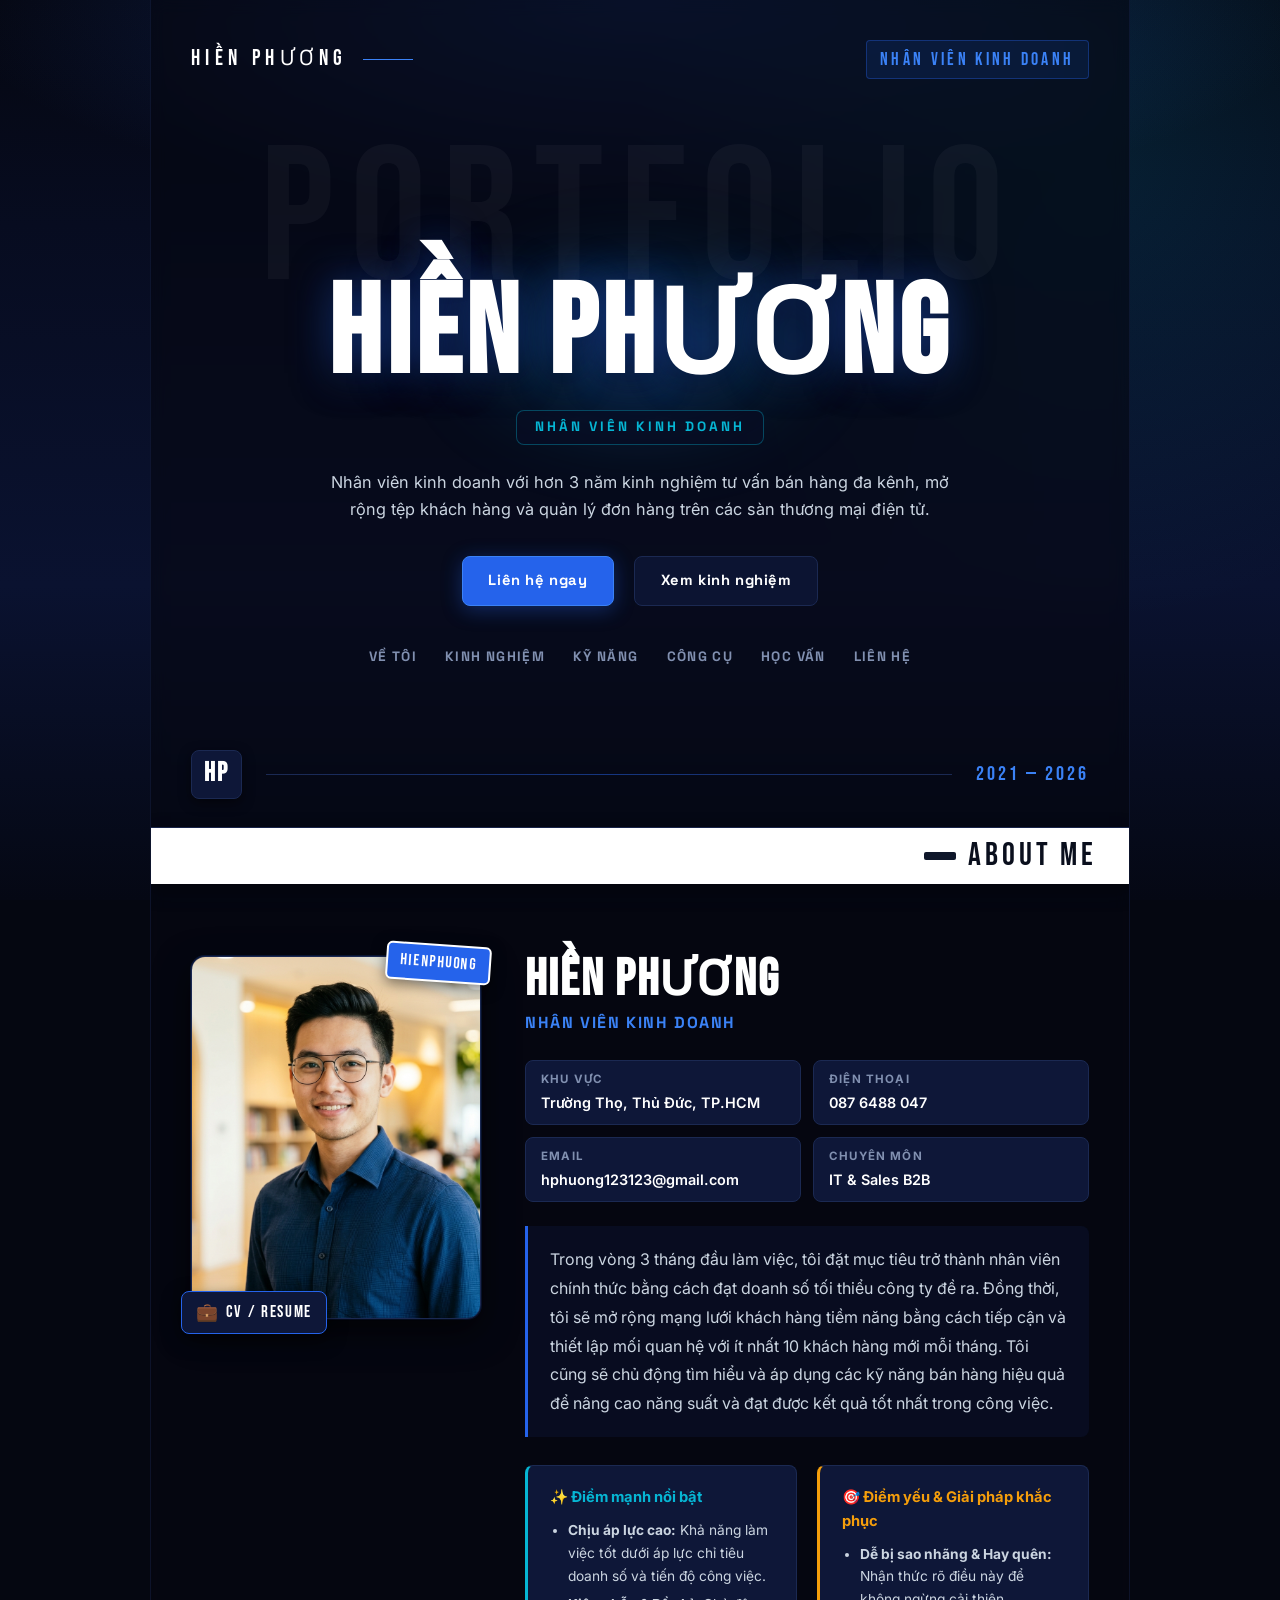
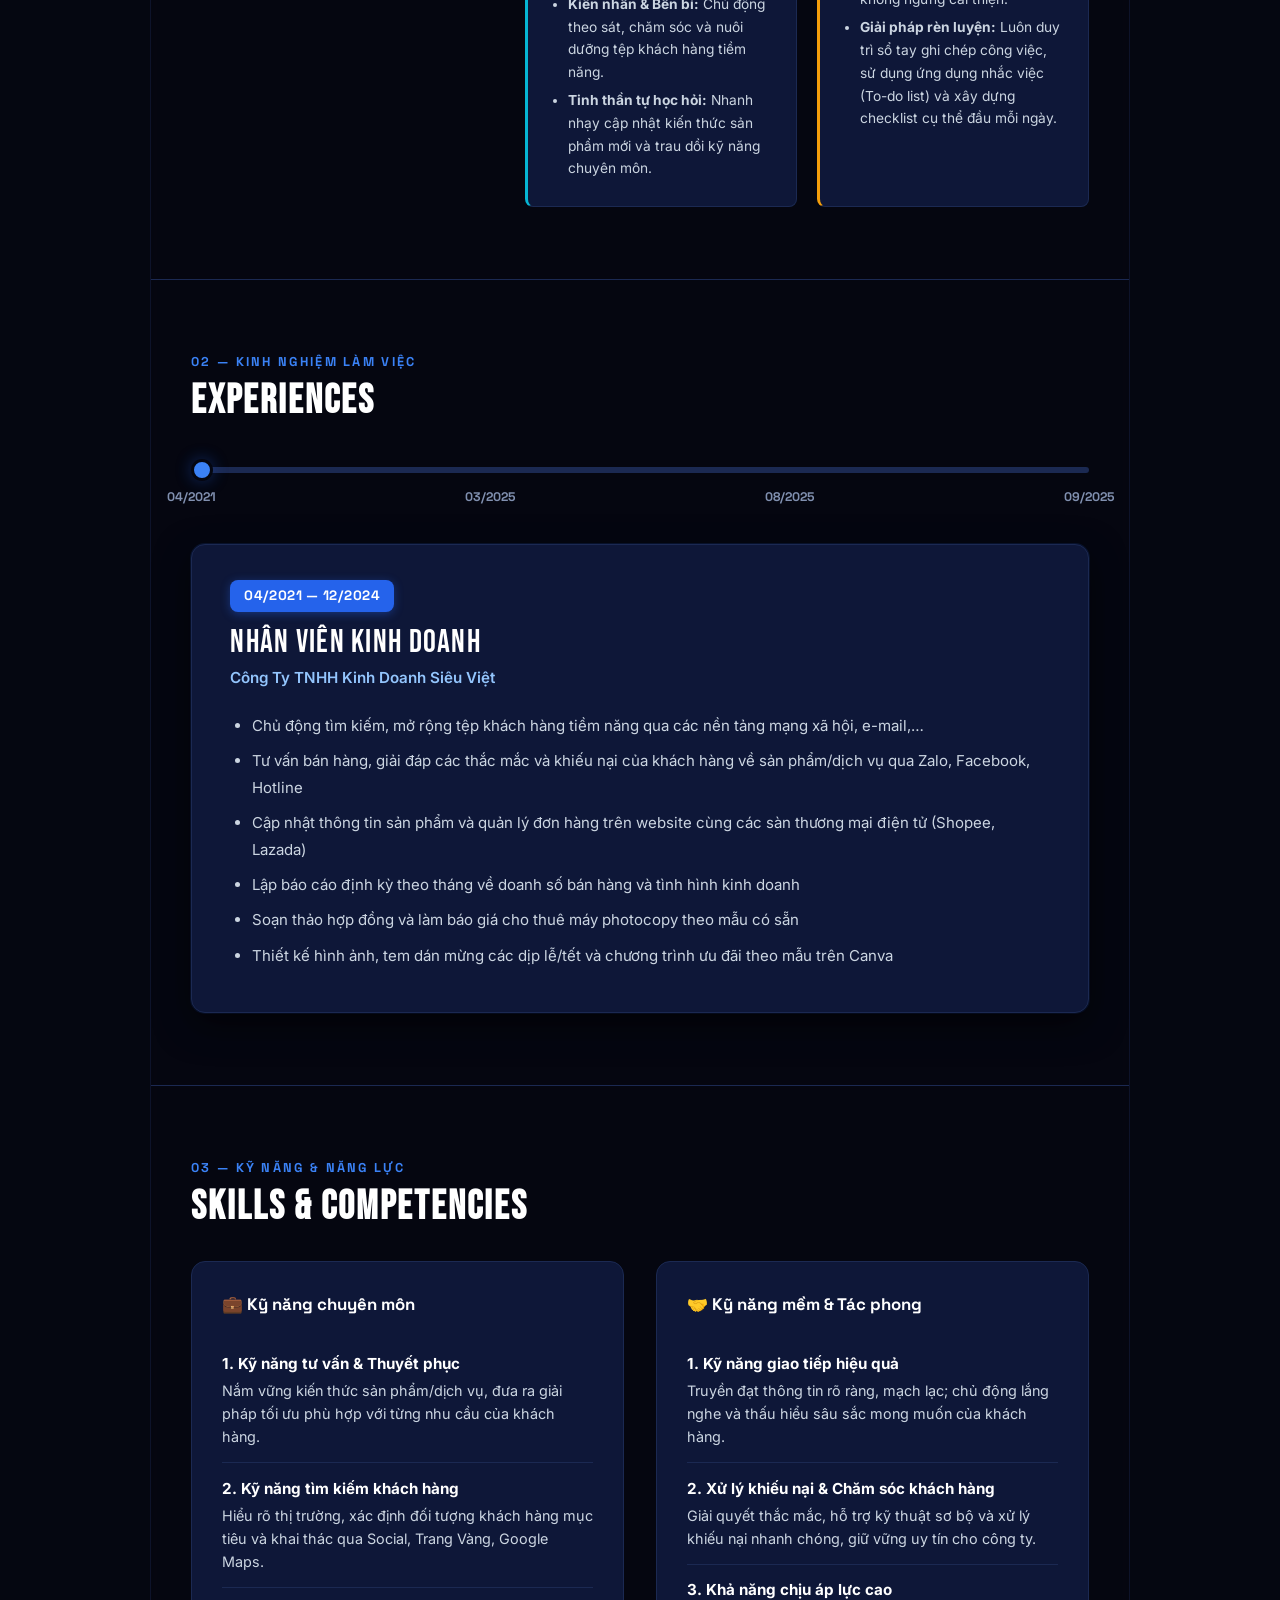
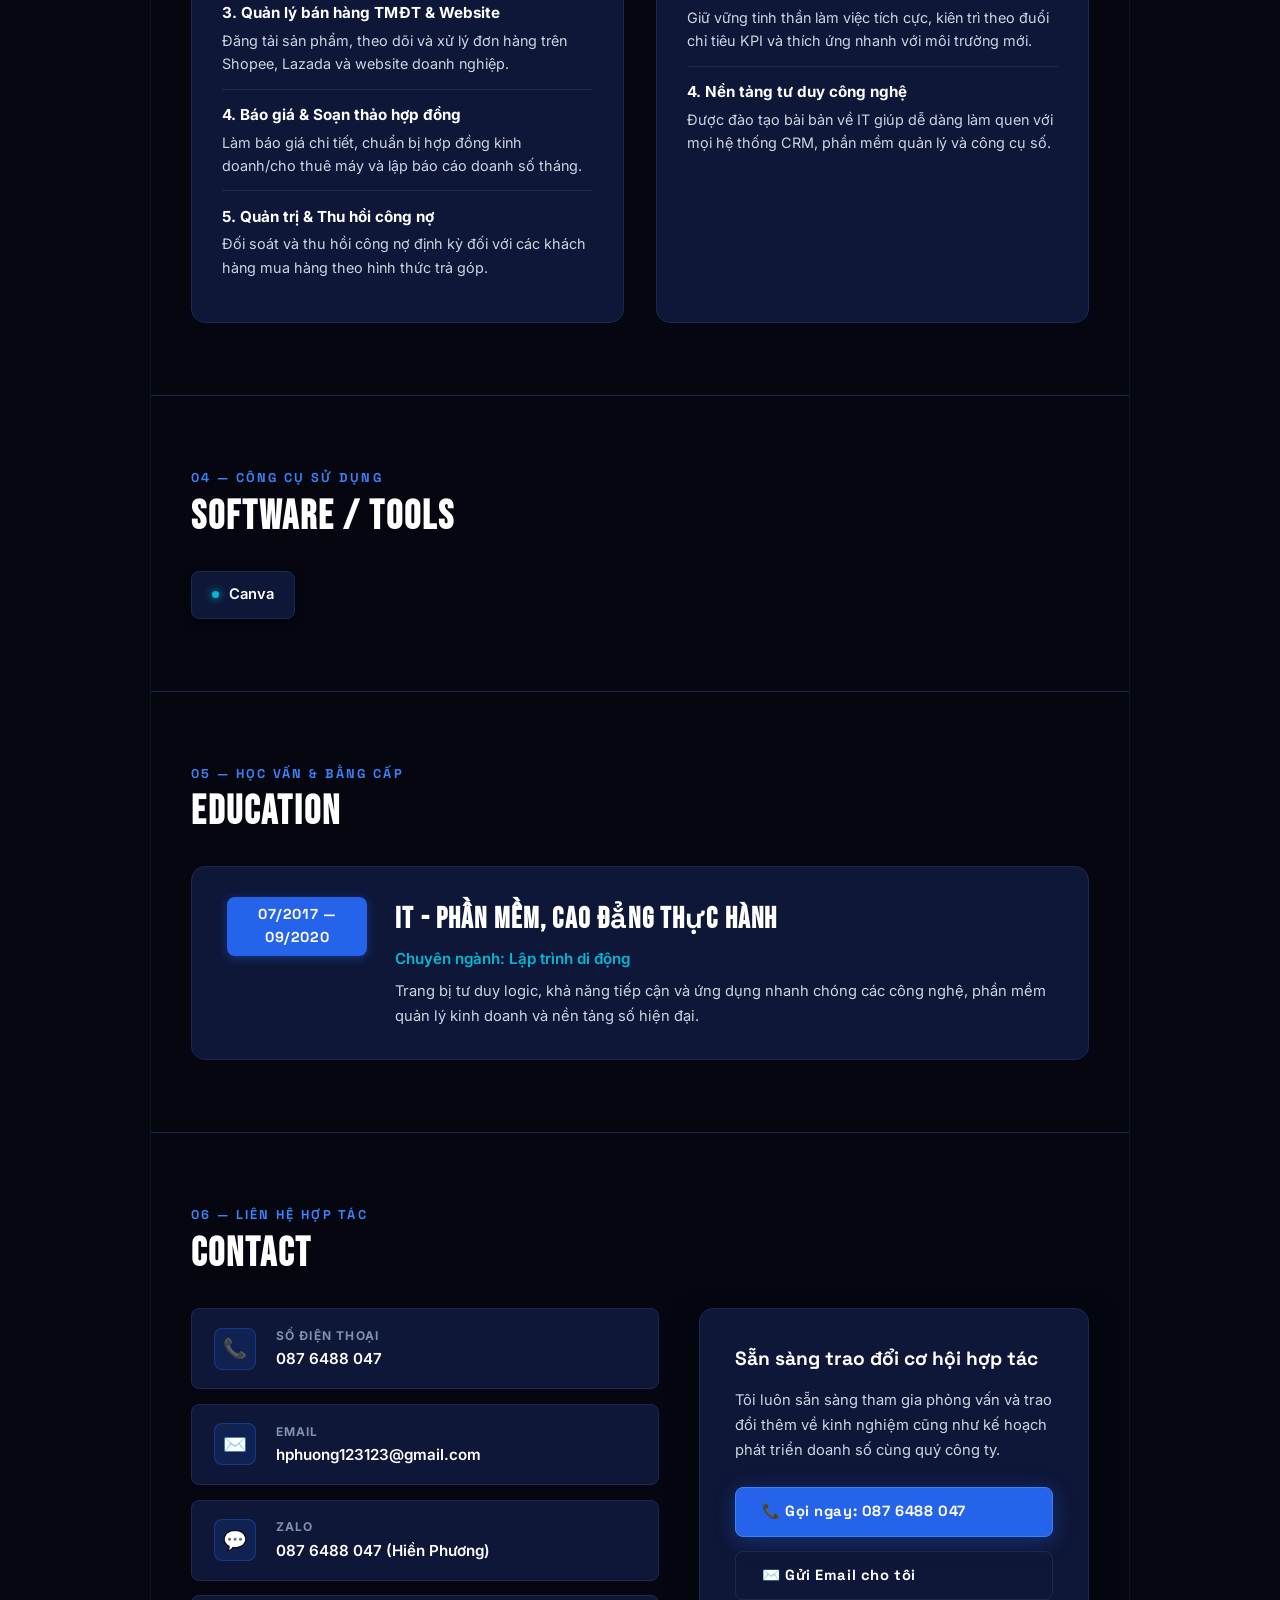
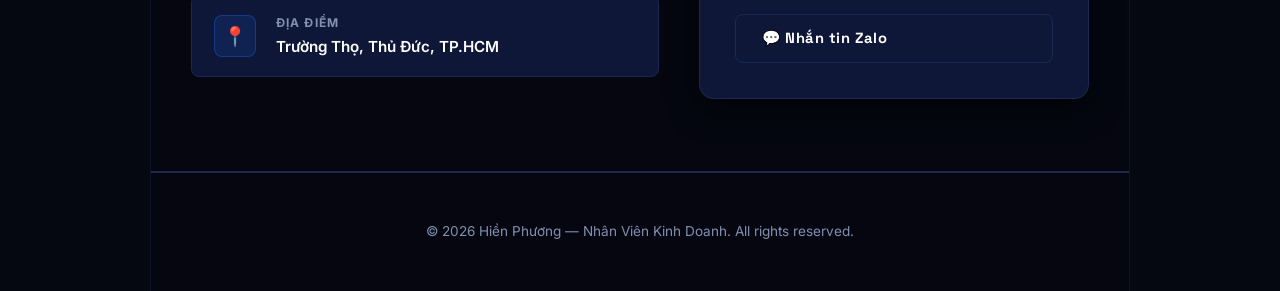
==== index.html @ b7945dc7 "First commit: portfolio CV Hien Phuong" ====
<!DOCTYPE html>
<html lang="vi">
<head>
<meta charset="UTF-8" />
<meta name="viewport" content="width=device-width, initial-scale=1.0" />
<title>Hiền Phương — Nhân Viên Kinh Doanh | Portfolio & CV</title>
<meta name="description" content="Portfolio & CV của Hiền Phương - Nhân Viên Kinh Doanh chuyên nghiệp với kinh nghiệm tư vấn bán hàng đa kênh, tìm kiếm khách hàng tiềm năng và chăm sóc khách hàng." />
<meta name="author" content="Hiền Phương" />
<link rel="preconnect" href="https://fonts.googleapis.com" />
<link rel="preconnect" href="https://fonts.gstatic.com" crossorigin />
<link href="https://fonts.googleapis.com/css2?family=Bebas+Neue&family=Inter:wght@400;500;600;700;800;900&family=Space+Grotesk:wght@600;700&display=swap" rel="stylesheet" />
<link rel="stylesheet" href="style.css" />
</head>
<body>

<div class="poster-container">

  <!-- ===== HEADER / POSTER HERO ===== -->
  <header class="poster-hero" id="top">
    <!-- Top Header Bar with 2 Corner Labels -->
    <div class="poster-top-bar">
      <div class="corner-label corner-left">
        <span class="brand-text">HIỀN PHƯƠNG</span>
        <span class="dash-line"></span>
      </div>
      <div class="corner-label corner-right">
        <span class="role-badge-top">NHÂN VIÊN KINH DOANH</span>
      </div>
    </div>

    <!-- Center Big Title Poster -->
    <div class="poster-title-wrap">
      <div class="glow-sphere"></div>
      <p class="hero-watermark">PORTFOLIO</p>
      <h1 class="poster-name">HIỀN PHƯƠNG</h1>
      <div class="poster-sub-row">
        <span class="poster-role-tag">NHÂN VIÊN KINH DOANH</span>
      </div>
      <p class="poster-sub-desc">
        Nhân viên kinh doanh với hơn 3 năm kinh nghiệm tư vấn bán hàng đa kênh,
        mở rộng tệp khách hàng và quản lý đơn hàng trên các sàn thương mại điện tử.
      </p>

      <div class="poster-actions">
        <a href="#contact" class="btn btn-primary">Liên hệ ngay</a>
        <a href="#experience" class="btn btn-secondary">Xem kinh nghiệm</a>
      </div>

      <nav class="poster-nav">
        <a href="#about">Về tôi</a>
        <a href="#experience">Kinh nghiệm</a>
        <a href="#skills">Kỹ năng</a>
        <a href="#tools">Công cụ</a>
        <a href="#education">Học vấn</a>
        <a href="#contact">Liên hệ</a>
      </nav>
    </div>

    <!-- Bottom Hero Divider with Monogram and Year Range -->
    <div class="poster-bottom-bar">
      <div class="monogram-box">HP</div>
      <div class="bottom-divider-line"></div>
      <div class="bottom-year-tag">2021 — 2026</div>
    </div>
  </header>

  <!-- ===== RIBBON BANNER: ABOUT ME ===== -->
  <div class="ribbon-banner">
    <div class="ribbon-inner">
      <span class="ribbon-tape"></span>
      <span class="ribbon-label">about me</span>
    </div>
  </div>

  <main class="poster-main">

    <!-- ===== SECTION 01: ABOUT ME (2 COLUMNS) ===== -->
    <section class="section section-about" id="about">
      <div class="about-grid">
        <!-- Left Column: Portrait Photo with rounded corners and sticker badge -->
        <div class="about-left-col">
          <div class="photo-card">
            <img src="assets/hien-phuong.png" alt="Ảnh đại diện Hiền Phương" class="portrait-img" />
            <div class="photo-sticker">HIENPHUONG</div>
            <div class="photo-badge-card">
              <span class="badge-icon">💼</span>
              <span class="badge-text">CV / RESUME</span>
            </div>
          </div>
        </div>

        <!-- Right Column: Name, Title, Meta Chips, Objective, Strengths -->
        <div class="about-right-col">
          <div class="about-header-group">
            <h2 class="about-big-name">HIỀN PHƯƠNG</h2>
            <p class="about-job-title">NHÂN VIÊN KINH DOANH</p>
          </div>

          <!-- 4 Meta Info Chips -->
          <div class="meta-chips-row">
            <div class="meta-chip">
              <span class="meta-label">Khu vực</span>
              <span class="meta-val">Trường Thọ, Thủ Đức, TP.HCM</span>
            </div>
            <div class="meta-chip">
              <span class="meta-label">Điện thoại</span>
              <span class="meta-val">087 6488 047</span>
            </div>
            <div class="meta-chip">
              <span class="meta-label">Email</span>
              <span class="meta-val">hphuong123123@gmail.com</span>
            </div>
            <div class="meta-chip">
              <span class="meta-label">Chuyên môn</span>
              <span class="meta-val">IT &amp; Sales B2B</span>
            </div>
          </div>

          <!-- Full Career Objective Text -->
          <div class="about-text-box">
            <p class="section-text">
              Trong vòng 3 tháng đầu làm việc, tôi đặt mục tiêu trở thành nhân viên chính thức bằng cách đạt doanh số tối thiểu công ty đề ra. Đồng thời, tôi sẽ mở rộng mạng lưới khách hàng tiềm năng bằng cách tiếp cận và thiết lập mối quan hệ với ít nhất 10 khách hàng mới mỗi tháng. Tôi cũng sẽ chủ động tìm hiểu và áp dụng các kỹ năng bán hàng hiệu quả để nâng cao năng suất và đạt được kết quả tốt nhất trong công việc.
            </p>
          </div>

          <!-- Strengths & Weaknesses Cards -->
          <div class="traits-grid">
            <div class="trait-card strength">
              <h3>✨ Điểm mạnh nổi bật</h3>
              <ul class="trait-list">
                <li><strong>Chịu áp lực cao:</strong> Khả năng làm việc tốt dưới áp lực chỉ tiêu doanh số và tiến độ công việc.</li>
                <li><strong>Kiên nhẫn &amp; Bền bỉ:</strong> Chủ động theo sát, chăm sóc và nuôi dưỡng tệp khách hàng tiềm năng.</li>
                <li><strong>Tinh thần tự học hỏi:</strong> Nhanh nhạy cập nhật kiến thức sản phẩm mới và trau dồi kỹ năng chuyên môn.</li>
              </ul>
            </div>
            <div class="trait-card weakness">
              <h3>🎯 Điểm yếu &amp; Giải pháp khắc phục</h3>
              <ul class="trait-list">
                <li><strong>Dễ bị sao nhãng &amp; Hay quên:</strong> Nhận thức rõ điều này để không ngừng cải thiện.</li>
                <li><strong>Giải pháp rèn luyện:</strong> Luôn duy trì sổ tay ghi chép công việc, sử dụng ứng dụng nhắc việc (To-do list) và xây dựng checklist cụ thể đầu mỗi ngày.</li>
              </ul>
            </div>
          </div>

        </div>
      </div>
    </section>

    <!-- ===== SECTION 02: WORK EXPERIENCE (PRESERVED SCRUBBER) ===== -->
    <section class="section section-experience" id="experience">
      <div class="section-header-box">
        <p class="section-label">02 — KINH NGHIỆM LÀM VIỆC</p>
        <h2 class="section-title">EXPERIENCES</h2>
      </div>

      <!-- Preserved Interactive Scrubber with original classes & IDs -->
      <div class="timeline-wrap">
        <input type="range" id="tl-slider" class="tl-slider" min="0" max="3" step="1" value="0" aria-label="Thanh trượt mốc thời gian kinh nghiệm làm việc" />
        <div class="tl-ticks" id="tl-ticks"></div>

        <div class="tl-panel" id="tl-panel">
          <div class="tl-date" id="tl-date">04/2021 — 12/2024</div>
          <div class="tl-role" id="tl-role">Nhân Viên Kinh Doanh</div>
          <div class="tl-company" id="tl-company">Công Ty TNHH Kinh Doanh Siêu Việt</div>
          <ul class="tl-bullets" id="tl-bullets">
            <li>Chủ động tìm kiếm, mở rộng tệp khách hàng tiềm năng qua các nền tảng mạng xã hội, e-mail,…</li>
            <li>Tư vấn bán hàng, giải đáp các thắc mắc và khiếu nại của khách hàng về sản phẩm/dịch vụ qua Zalo, Facebook, Hotline</li>
            <li>Cập nhật thông tin sản phẩm và quản lý đơn hàng trên website cùng các sàn thương mại điện tử (Shopee, Lazada)</li>
            <li>Lập báo cáo định kỳ theo tháng về doanh số bán hàng và tình hình kinh doanh</li>
            <li>Soạn thảo hợp đồng và làm báo giá cho thuê máy photocopy theo mẫu có sẵn</li>
            <li>Thiết kế hình ảnh, tem dán mừng các dịp lễ/tết và chương trình ưu đãi theo mẫu trên Canva</li>
          </ul>
        </div>
      </div>
    </section>

    <!-- ===== SECTION 03: SKILLS & COMPETENCIES ===== -->
    <section class="section section-skills" id="skills">
      <div class="section-header-box">
        <p class="section-label">03 — KỸ NĂNG &amp; NĂNG LỰC</p>
        <h2 class="section-title">SKILLS &amp; COMPETENCIES</h2>
      </div>

      <div class="skills-grid">
        <div class="skills-col">
          <h3>💼 Kỹ năng chuyên môn</h3>
          <ul class="tag-list">
            <li>
              <strong>1. Kỹ năng tư vấn &amp; Thuyết phục</strong>
              Nắm vững kiến thức sản phẩm/dịch vụ, đưa ra giải pháp tối ưu phù hợp với từng nhu cầu của khách hàng.
            </li>
            <li>
              <strong>2. Kỹ năng tìm kiếm khách hàng</strong>
              Hiểu rõ thị trường, xác định đối tượng khách hàng mục tiêu và khai thác qua Social, Trang Vàng, Google Maps.
            </li>
            <li>
              <strong>3. Quản lý bán hàng TMĐT &amp; Website</strong>
              Đăng tải sản phẩm, theo dõi và xử lý đơn hàng trên Shopee, Lazada và website doanh nghiệp.
            </li>
            <li>
              <strong>4. Báo giá &amp; Soạn thảo hợp đồng</strong>
              Làm báo giá chi tiết, chuẩn bị hợp đồng kinh doanh/cho thuê máy và lập báo cáo doanh số tháng.
            </li>
            <li>
              <strong>5. Quản trị &amp; Thu hồi công nợ</strong>
              Đối soát và thu hồi công nợ định kỳ đối với các khách hàng mua hàng theo hình thức trả góp.
            </li>
          </ul>
        </div>
        <div class="skills-col">
          <h3>🤝 Kỹ năng mềm &amp; Tác phong</h3>
          <ul class="tag-list">
            <li>
              <strong>1. Kỹ năng giao tiếp hiệu quả</strong>
              Truyền đạt thông tin rõ ràng, mạch lạc; chủ động lắng nghe và thấu hiểu sâu sắc mong muốn của khách hàng.
            </li>
            <li>
              <strong>2. Xử lý khiếu nại &amp; Chăm sóc khách hàng</strong>
              Giải quyết thắc mắc, hỗ trợ kỹ thuật sơ bộ và xử lý khiếu nại nhanh chóng, giữ vững uy tín cho công ty.
            </li>
            <li>
              <strong>3. Khả năng chịu áp lực cao</strong>
              Giữ vững tinh thần làm việc tích cực, kiên trì theo đuổi chỉ tiêu KPI và thích ứng nhanh với môi trường mới.
            </li>
            <li>
              <strong>4. Nền tảng tư duy công nghệ</strong>
              Được đào tạo bài bản về IT giúp dễ dàng làm quen với mọi hệ thống CRM, phần mềm quản lý và công cụ số.
            </li>
          </ul>
        </div>
      </div>
    </section>

    <!-- ===== SECTION 04: TOOLS & SOFTWARE (CHIPS) ===== -->
    <section class="section section-tools" id="tools">
      <div class="section-header-box">
        <p class="section-label">04 — CÔNG CỤ SỬ DỤNG</p>
        <h2 class="section-title">SOFTWARE / TOOLS</h2>
      </div>

      <div class="chips-container">
        <div class="tool-chip"><span class="chip-dot"></span>Canva</div>
      </div>
    </section>

    <!-- ===== SECTION 05: EDUCATION ===== -->
    <section class="section section-education" id="education">
      <div class="section-header-box">
        <p class="section-label">05 — HỌC VẤN &amp; BẰNG CẤP</p>
        <h2 class="section-title">EDUCATION</h2>
      </div>

      <div class="edu-card">
        <div class="edu-item">
          <div class="edu-year">07/2017 — 09/2020</div>
          <div class="edu-details">
            <h3>IT - Phần mềm, Cao Đẳng Thực Hành</h3>
            <p class="edu-major">Chuyên ngành: Lập trình di động</p>
            <p class="edu-desc">Trang bị tư duy logic, khả năng tiếp cận và ứng dụng nhanh chóng các công nghệ, phần mềm quản lý kinh doanh và nền tảng số hiện đại.</p>
          </div>
        </div>
      </div>
    </section>

    <!-- ===== SECTION 06: CONTACT (ICON LIST) ===== -->
    <section class="section section-contact" id="contact">
      <div class="section-header-box">
        <p class="section-label">06 — LIÊN HỆ HỢP TÁC</p>
        <h2 class="section-title">CONTACT</h2>
      </div>

      <div class="contact-grid">
        <div class="contact-list-box">
          <a href="tel:0876488047" class="contact-row">
            <div class="contact-icon">📞</div>
            <div class="contact-info">
              <span class="contact-type">Số điện thoại</span>
              <span class="contact-text">087 6488 047</span>
            </div>
          </a>

          <a href="mailto:hphuong123123@gmail.com" class="contact-row">
            <div class="contact-icon">✉️</div>
            <div class="contact-info">
              <span class="contact-type">Email</span>
              <span class="contact-text">hphuong123123@gmail.com</span>
            </div>
          </a>

          <a href="https://zalo.me/0876488047" target="_blank" rel="noopener noreferrer" class="contact-row">
            <div class="contact-icon">💬</div>
            <div class="contact-info">
              <span class="contact-type">Zalo</span>
              <span class="contact-text">087 6488 047 (Hiền Phương)</span>
            </div>
          </a>

          <div class="contact-row">
            <div class="contact-icon">📍</div>
            <div class="contact-info">
              <span class="contact-type">Địa điểm</span>
              <span class="contact-text">Trường Thọ, Thủ Đức, TP.HCM</span>
            </div>
          </div>
        </div>

        <div class="contact-cta-box">
          <h3>Sẵn sàng trao đổi cơ hội hợp tác</h3>
          <p>Tôi luôn sẵn sàng tham gia phỏng vấn và trao đổi thêm về kinh nghiệm cũng như kế hoạch phát triển doanh số cùng quý công ty.</p>
          <div class="contact-actions">
            <a href="tel:0876488047" class="btn btn-primary">📞 Gọi ngay: 087 6488 047</a>
            <a href="mailto:hphuong123123@gmail.com" class="btn btn-secondary">✉️ Gửi Email cho tôi</a>
            <a href="https://zalo.me/0876488047" target="_blank" rel="noopener noreferrer" class="btn btn-secondary">💬 Nhắn tin Zalo</a>
          </div>
        </div>
      </div>
    </section>

  </main>

  <!-- ===== FOOTER ===== -->
  <footer class="poster-footer">
    <p>&copy; 2026 Hiền Phương — Nhân Viên Kinh Doanh. All rights reserved.</p>
  </footer>

</div>

<script src="script.js"></script>
</body>
</html>
---- style.css ----
/* ============ GOOGLE FONTS & DESIGN TOKENS ============ */
:root {
  --bg-deep: #050711;
  --bg-navy-dark: #080D24;
  --bg-navy-mid: #0B1333;
  --bg-card: #0E1738;
  --bg-card-hover: #13204B;
  --border: #1B2952;
  --border-bright: #2563EB;
  --accent-blue: #2563EB;
  --accent-blue-light: #3B82F6;
  --accent-blue-glow: rgba(37, 99, 235, 0.35);
  --accent-cyan: #06B6D4;
  --text-white: #FFFFFF;
  --text-slate: #CBD5E1;
  --text-muted: #8190B0;
  --font-main: 'Inter', -apple-system, BlinkMacSystemFont, 'Segoe UI', Roboto, sans-serif;
  --font-poster: 'Bebas Neue', 'Space Grotesk', 'Inter', sans-serif;
  --font-display: 'Space Grotesk', 'Inter', sans-serif;
  --radius-sm: 8px;
  --radius-md: 14px;
  --radius-lg: 20px;
  --max-width: 980px;
}

* {
  box-sizing: border-box;
  margin: 0;
  padding: 0;
}

html {
  scroll-behavior: smooth;
}

body {
  background: 
    radial-gradient(ellipse 90% 40% at 50% 0%, rgba(37, 99, 235, 0.28) 0%, transparent 60%),
    radial-gradient(circle at 85% 18%, rgba(6, 182, 212, 0.12) 0%, transparent 35%),
    linear-gradient(180deg, #050711 0%, #070C20 25%, #0A1230 65%, #050814 100%);
  background-attachment: fixed;
  background-color: var(--bg-deep);
  color: var(--text-white);
  font-family: var(--font-main);
  line-height: 1.6;
  min-height: 100vh;
  -webkit-font-smoothing: antialiased;
  -moz-osx-font-smoothing: grayscale;
}

img {
  max-width: 100%;
  display: block;
}

a {
  color: var(--accent-blue-light);
  text-decoration: none;
  transition: all 0.2s ease;
}

a:hover {
  color: #FFFFFF;
}

ul {
  list-style: none;
}

.poster-container {
  max-width: var(--max-width);
  margin: 0 auto;
  min-height: 100vh;
  border-left: 1px solid rgba(27, 41, 82, 0.4);
  border-right: 1px solid rgba(27, 41, 82, 0.4);
  background: rgba(5, 7, 17, 0.6);
  backdrop-filter: blur(8px);
  position: relative;
  overflow: hidden;
}

/* ============ POSTER HERO SECTION ============ */
.poster-hero {
  min-height: 92vh;
  display: flex;
  flex-direction: column;
  justify-content: space-between;
  padding: 2.5rem 2.5rem 1.75rem;
  position: relative;
  border-bottom: 1px solid var(--border);
  overflow: hidden;
}

/* Top Header Bar */
.poster-top-bar {
  display: flex;
  justify-content: space-between;
  align-items: center;
  width: 100%;
  position: relative;
  z-index: 2;
}

.corner-label {
  display: flex;
  align-items: center;
  gap: 1rem;
}

.corner-left .brand-text {
  font-family: var(--font-poster);
  font-size: 1.35rem;
  letter-spacing: 0.25em;
  color: #FFFFFF;
}

.corner-left .dash-line {
  display: inline-block;
  width: 50px;
  height: 1px;
  background: var(--accent-blue-light);
}

.corner-right .role-badge-top {
  font-family: var(--font-poster);
  font-size: 1.15rem;
  letter-spacing: 0.18em;
  color: var(--accent-blue-light);
  background: rgba(37, 99, 235, 0.12);
  padding: 0.25rem 0.85rem;
  border-radius: 4px;
  border: 1px solid rgba(37, 99, 235, 0.35);
}

/* Center Poster Title */
.poster-title-wrap {
  text-align: center;
  margin: auto 0;
  padding: 2.5rem 0;
  position: relative;
  z-index: 2;
}

.glow-sphere {
  position: absolute;
  top: 40%;
  left: 50%;
  transform: translate(-50%, -50%);
  width: 380px;
  height: 200px;
  background: radial-gradient(ellipse, rgba(37, 99, 235, 0.45) 0%, rgba(6, 182, 212, 0.15) 45%, transparent 70%);
  filter: blur(40px);
  pointer-events: none;
  z-index: 0;
}

.hero-watermark {
  font-family: var(--font-poster);
  font-size: clamp(5rem, 16vw, 12rem);
  letter-spacing: 0.08em;
  color: rgba(255, 255, 255, 0.04);
  line-height: 0.85;
  user-select: none;
  pointer-events: none;
  margin-bottom: -1.5rem;
  position: relative;
  z-index: 1;
}

.poster-name {
  font-family: var(--font-poster);
  font-size: clamp(3.8rem, 11vw, 7.8rem);
  letter-spacing: 0.04em;
  line-height: 0.92;
  text-transform: uppercase;
  color: #FFFFFF;
  text-shadow: 
    0 0 40px rgba(37, 99, 235, 0.5),
    0 10px 30px rgba(0, 0, 0, 0.9);
  position: relative;
  z-index: 2;
}

.poster-sub-row {
  margin-top: 1rem;
  position: relative;
  z-index: 2;
}

.poster-role-tag {
  display: inline-block;
  font-family: var(--font-display);
  font-size: 0.85rem;
  font-weight: 700;
  letter-spacing: 0.22em;
  color: var(--accent-cyan);
  text-transform: uppercase;
  background: rgba(8, 13, 36, 0.7);
  padding: 0.35rem 1.1rem;
  border-radius: var(--radius-sm);
  border: 1px solid rgba(6, 182, 212, 0.35);
}

.poster-sub-desc {
  max-width: 640px;
  margin: 1.5rem auto 0;
  font-size: 1.02rem;
  color: var(--text-slate);
  line-height: 1.7;
  position: relative;
  z-index: 2;
}

/* Action Buttons */
.poster-actions {
  display: flex;
  gap: 1.25rem;
  justify-content: center;
  flex-wrap: wrap;
  margin-top: 2rem;
  position: relative;
  z-index: 2;
}

.btn {
  display: inline-flex;
  align-items: center;
  gap: 0.5rem;
  padding: 0.75rem 1.6rem;
  border-radius: var(--radius-sm);
  font-family: var(--font-display);
  font-size: 0.92rem;
  font-weight: 700;
  letter-spacing: 0.04em;
  text-decoration: none;
  transition: all 0.25s ease;
  cursor: pointer;
}

.btn-primary {
  background: var(--accent-blue);
  color: #FFFFFF;
  border: 1px solid var(--accent-blue-light);
  box-shadow: 0 4px 20px var(--accent-blue-glow);
}

.btn-primary:hover {
  background: var(--accent-blue-light);
  box-shadow: 0 6px 28px rgba(37, 99, 235, 0.6);
  transform: translateY(-2px);
  color: #FFFFFF;
}

.btn-secondary {
  background: rgba(14, 23, 56, 0.8);
  color: #FFFFFF;
  border: 1px solid var(--border);
}

.btn-secondary:hover {
  border-color: var(--accent-blue-light);
  background: var(--bg-card-hover);
  transform: translateY(-2px);
  color: #FFFFFF;
}

/* Nav Links */
.poster-nav {
  display: flex;
  gap: 1.75rem;
  justify-content: center;
  flex-wrap: wrap;
  margin-top: 2.5rem;
  position: relative;
  z-index: 2;
}

.poster-nav a {
  font-family: var(--font-display);
  font-size: 0.85rem;
  font-weight: 700;
  letter-spacing: 0.1em;
  text-transform: uppercase;
  color: var(--text-muted);
  padding-bottom: 4px;
  border-bottom: 2px solid transparent;
  transition: all 0.2s ease;
}

.poster-nav a:hover {
  color: #FFFFFF;
  border-bottom-color: var(--accent-blue-light);
}

/* Bottom Hero Bar */
.poster-bottom-bar {
  display: flex;
  align-items: center;
  gap: 1.5rem;
  width: 100%;
  padding-top: 1rem;
  position: relative;
  z-index: 2;
}

.monogram-box {
  font-family: var(--font-poster);
  font-size: 1.6rem;
  font-weight: 900;
  letter-spacing: 0.08em;
  color: #FFFFFF;
  background: var(--bg-card);
  border: 1px solid var(--border);
  padding: 0.2rem 0.75rem;
  border-radius: var(--radius-sm);
  box-shadow: 0 4px 12px rgba(0, 0, 0, 0.5);
}

.bottom-divider-line {
  flex: 1;
  height: 1px;
  background: linear-gradient(90deg, var(--border) 0%, rgba(37, 99, 235, 0.5) 50%, var(--border) 100%);
}

.bottom-year-tag {
  font-family: var(--font-poster);
  font-size: 1.25rem;
  letter-spacing: 0.15em;
  color: var(--accent-blue-light);
}

/* ============ RIBBON BANNER (ABOUT ME) ============ */
.ribbon-banner {
  background: #FFFFFF;
  padding: 0.75rem 2rem;
  display: flex;
  justify-content: flex-end;
  align-items: center;
  position: relative;
  box-shadow: 0 6px 20px rgba(0, 0, 0, 0.4);
}

.ribbon-inner {
  display: flex;
  align-items: center;
  gap: 0.75rem;
}

.ribbon-tape {
  width: 32px;
  height: 8px;
  background: #0F172A;
  border-radius: 2px;
}

.ribbon-label {
  font-family: var(--font-poster);
  font-size: 2rem;
  letter-spacing: 0.12em;
  color: #0A0F1D;
  text-transform: lowercase;
  line-height: 1;
}

/* ============ SECTIONS COMMON ============ */
.section {
  padding: 4.5rem 2.5rem;
  border-bottom: 1px solid var(--border);
  position: relative;
}

.section-header-box {
  margin-bottom: 2rem;
}

.section-label {
  font-family: var(--font-display);
  font-size: 0.8rem;
  font-weight: 700;
  letter-spacing: 0.18em;
  text-transform: uppercase;
  color: var(--accent-blue-light);
  margin-bottom: 0.4rem;
}

.section-title {
  font-family: var(--font-poster);
  font-size: 2.5rem;
  letter-spacing: 0.05em;
  text-transform: uppercase;
  color: #FFFFFF;
  line-height: 1.1;
}

.section-text {
  color: var(--text-slate);
  font-size: 1rem;
  line-height: 1.8;
}

/* ============ ABOUT ME SECTION (2 COLUMNS) ============ */
.about-grid {
  display: grid;
  grid-template-columns: 290px 1fr;
  gap: 2.75rem;
  align-items: start;
}

/* Left Photo Card */
.about-left-col {
  position: relative;
}

.photo-card {
  position: relative;
  border-radius: var(--radius-md);
  overflow: visible;
}

.portrait-img {
  width: 100%;
  aspect-ratio: 4/5;
  object-fit: cover;
  border-radius: var(--radius-md);
  border: 1px solid var(--border);
  background: var(--bg-card);
  box-shadow: 
    0 12px 35px rgba(0, 0, 0, 0.7),
    0 0 0 1px rgba(37, 99, 235, 0.2);
  transition: all 0.3s ease;
}

.photo-card:hover .portrait-img {
  border-color: var(--accent-blue-light);
  box-shadow: 
    0 16px 40px rgba(0, 0, 0, 0.8),
    0 0 25px rgba(37, 99, 235, 0.3);
}

.photo-sticker {
  position: absolute;
  top: -12px;
  right: -10px;
  background: var(--accent-blue);
  color: #FFFFFF;
  font-family: var(--font-poster);
  font-size: 1rem;
  letter-spacing: 0.1em;
  padding: 0.25rem 0.75rem;
  border-radius: 6px;
  border: 2px solid #FFFFFF;
  box-shadow: 0 4px 14px rgba(0, 0, 0, 0.5);
  transform: rotate(4deg);
}

.photo-badge-card {
  position: absolute;
  bottom: -15px;
  left: -10px;
  background: var(--bg-card);
  border: 1px solid var(--border-bright);
  padding: 0.4rem 0.85rem;
  border-radius: var(--radius-sm);
  display: flex;
  align-items: center;
  gap: 0.5rem;
  box-shadow: 0 6px 18px rgba(0, 0, 0, 0.6);
}

.photo-badge-card .badge-icon {
  font-size: 1.1rem;
}

.photo-badge-card .badge-text {
  font-family: var(--font-poster);
  font-size: 1.05rem;
  letter-spacing: 0.1em;
  color: #FFFFFF;
}

/* Right Content */
.about-header-group {
  margin-bottom: 1.25rem;
}

.about-big-name {
  font-family: var(--font-poster);
  font-size: 3.2rem;
  letter-spacing: 0.04em;
  line-height: 0.95;
  color: #FFFFFF;
}

.about-job-title {
  font-family: var(--font-display);
  font-size: 1rem;
  font-weight: 700;
  letter-spacing: 0.1em;
  color: var(--accent-blue-light);
  text-transform: uppercase;
  margin-top: 0.35rem;
}

/* 4 Meta Chips */
.meta-chips-row {
  display: grid;
  grid-template-columns: repeat(2, 1fr);
  gap: 0.75rem;
  margin: 1.5rem 0;
}

.meta-chip {
  background: var(--bg-card);
  border: 1px solid var(--border);
  border-radius: var(--radius-sm);
  padding: 0.6rem 0.95rem;
  display: flex;
  flex-direction: column;
  transition: all 0.2s ease;
}

.meta-chip:hover {
  border-color: var(--border-bright);
  background: var(--bg-card-hover);
}

.meta-label {
  font-size: 0.72rem;
  font-weight: 700;
  letter-spacing: 0.1em;
  text-transform: uppercase;
  color: var(--text-muted);
  margin-bottom: 0.15rem;
}

.meta-val {
  font-size: 0.9rem;
  font-weight: 600;
  color: #FFFFFF;
}

.about-text-box {
  background: rgba(14, 23, 56, 0.4);
  border-left: 3px solid var(--accent-blue);
  padding: 1.2rem 1.4rem;
  border-radius: 0 var(--radius-sm) var(--radius-sm) 0;
  margin-bottom: 1.75rem;
}

/* Traits (Strengths & Weaknesses) */
.traits-grid {
  display: grid;
  grid-template-columns: repeat(2, 1fr);
  gap: 1.25rem;
}

.trait-card {
  background: var(--bg-card);
  border: 1px solid var(--border);
  border-radius: var(--radius-sm);
  padding: 1.25rem 1.35rem;
  transition: all 0.2s ease;
}

.trait-card.strength {
  border-left: 3px solid var(--accent-cyan);
}

.trait-card.weakness {
  border-left: 3px solid #F59E0B;
}

.trait-card:hover {
  border-color: var(--border-bright);
}

.trait-card h3 {
  font-size: 0.92rem;
  font-weight: 700;
  margin-bottom: 0.6rem;
  display: flex;
  align-items: center;
  gap: 0.45rem;
}

.trait-card.strength h3 {
  color: var(--accent-cyan);
}

.trait-card.weakness h3 {
  color: #F59E0B;
}

.trait-list {
  padding-left: 1.15rem;
}

.trait-list li {
  list-style: disc;
  color: var(--text-slate);
  font-size: 0.86rem;
  line-height: 1.65;
  margin-bottom: 0.35rem;
}

/* ============ WORK EXPERIENCE (PRESERVED HTML/JS) ============ */
.timeline-wrap {
  max-width: 100%;
}

.tl-slider {
  -webkit-appearance: none;
  appearance: none;
  width: 100%;
  height: 6px;
  border-radius: 3px;
  background: var(--border);
  outline: none;
  cursor: pointer;
  transition: background 0.2s ease;
}

.tl-slider::-webkit-slider-thumb {
  -webkit-appearance: none;
  appearance: none;
  width: 22px;
  height: 22px;
  border-radius: 50%;
  background: var(--accent-blue-light);
  border: 3px solid #050711;
  box-shadow: 0 0 16px var(--accent-blue-glow);
  cursor: grab;
  transition: transform 0.15s ease, background 0.2s ease;
}

.tl-slider::-webkit-slider-thumb:hover {
  transform: scale(1.15);
  background: #60A5FA;
}

.tl-slider::-moz-range-thumb {
  width: 22px;
  height: 22px;
  border-radius: 50%;
  background: var(--accent-blue-light);
  border: 3px solid #050711;
  box-shadow: 0 0 16px var(--accent-blue-glow);
  cursor: grab;
}

.tl-ticks {
  position: relative;
  height: 28px;
  margin-top: 8px;
}

.tl-ticks span {
  position: absolute;
  font-family: var(--font-display);
  font-size: 0.78rem;
  font-weight: 700;
  color: var(--text-muted);
  transform: translateX(-50%);
  transition: color 0.2s ease;
  user-select: none;
  cursor: pointer;
}

.tl-ticks span:hover {
  color: var(--accent-blue-light);
}

.tl-panel {
  margin-top: 1.75rem;
  background: var(--bg-card);
  border-radius: var(--radius-md);
  padding: 2.2rem 2.4rem;
  border: 1px solid var(--border);
  box-shadow: 
    0 12px 35px rgba(0, 0, 0, 0.6),
    0 0 0 1px rgba(37, 99, 235, 0.15);
  transition: opacity 0.2s ease, border-color 0.25s ease;
}

.tl-panel:hover {
  border-color: rgba(37, 99, 235, 0.45);
}

.tl-date {
  color: #FFFFFF;
  font-family: var(--font-display);
  font-size: 0.85rem;
  font-weight: 700;
  display: inline-block;
  background: var(--accent-blue);
  padding: 0.3rem 0.85rem;
  border-radius: var(--radius-sm);
  box-shadow: 0 2px 10px rgba(37, 99, 235, 0.4);
  letter-spacing: 0.05em;
}

.tl-role {
  margin-top: 0.85rem;
  font-family: var(--font-poster);
  font-size: 2rem;
  letter-spacing: 0.04em;
  color: #FFFFFF;
  line-height: 1.1;
}

.tl-company {
  margin-top: 0.35rem;
  color: #93C5FD;
  font-size: 0.95rem;
  font-weight: 600;
}

.tl-bullets {
  margin-top: 1.35rem;
  padding-left: 1.35rem;
}

.tl-bullets li {
  list-style: disc;
  color: var(--text-slate);
  font-size: 0.94rem;
  line-height: 1.8;
  margin-bottom: 0.5rem;
}

/* ============ SKILLS GRID ============ */
.skills-grid {
  display: grid;
  grid-template-columns: repeat(2, 1fr);
  gap: 2rem;
}

.skills-col {
  background: var(--bg-card);
  padding: 1.85rem;
  border-radius: var(--radius-md);
  border: 1px solid var(--border);
  transition: all 0.25s ease;
}

.skills-col:hover {
  border-color: var(--border-bright);
}

.skills-col h3 {
  font-family: var(--font-display);
  font-size: 1.05rem;
  font-weight: 700;
  color: #FFFFFF;
  margin-bottom: 1.25rem;
  display: flex;
  align-items: center;
  gap: 0.5rem;
}

.tag-list li {
  padding: 0.85rem 0;
  border-bottom: 1px solid var(--border);
  color: var(--text-slate);
  font-size: 0.9rem;
  line-height: 1.6;
}

.tag-list li strong {
  color: #FFFFFF;
  display: block;
  font-size: 0.95rem;
  margin-bottom: 0.2rem;
}

.tag-list li:last-child {
  border-bottom: none;
}

/* ============ TOOLS (CHIPS) ============ */
.chips-container {
  display: flex;
  flex-wrap: wrap;
  gap: 0.85rem;
}

.tool-chip {
  background: var(--bg-card);
  border: 1px solid var(--border);
  border-radius: var(--radius-sm);
  padding: 0.7rem 1.25rem;
  font-size: 0.92rem;
  font-weight: 600;
  color: #FFFFFF;
  display: inline-flex;
  align-items: center;
  gap: 0.6rem;
  transition: all 0.25s ease;
  box-shadow: 0 4px 12px rgba(0, 0, 0, 0.3);
}

.chip-dot {
  width: 7px;
  height: 7px;
  border-radius: 50%;
  background: var(--accent-cyan);
  box-shadow: 0 0 8px var(--accent-cyan);
}

.tool-chip:hover {
  border-color: var(--border-bright);
  background: var(--bg-card-hover);
  transform: translateY(-2px);
  box-shadow: 0 6px 20px var(--accent-blue-glow);
}

/* ============ EDUCATION ============ */
.edu-card {
  background: var(--bg-card);
  border: 1px solid var(--border);
  border-radius: var(--radius-md);
  padding: 1.85rem 2.2rem;
  transition: border-color 0.25s ease;
}

.edu-card:hover {
  border-color: var(--border-bright);
}

.edu-item {
  display: flex;
  gap: 1.75rem;
  align-items: flex-start;
}

.edu-year {
  color: #FFFFFF;
  font-family: var(--font-display);
  font-size: 0.9rem;
  font-weight: 700;
  min-width: 140px;
  background: var(--accent-blue);
  padding: 0.4rem 0.85rem;
  border-radius: var(--radius-sm);
  text-align: center;
  letter-spacing: 0.04em;
  box-shadow: 0 2px 10px rgba(37, 99, 235, 0.4);
}

.edu-details h3 {
  font-family: var(--font-poster);
  font-size: 1.8rem;
  letter-spacing: 0.04em;
  color: #FFFFFF;
  margin-bottom: 0.25rem;
}

.edu-details .edu-major {
  color: var(--accent-cyan);
  font-size: 0.95rem;
  font-weight: 600;
  margin-bottom: 0.5rem;
}

.edu-details .edu-desc {
  color: var(--text-slate);
  font-size: 0.92rem;
  line-height: 1.7;
}

/* ============ CONTACT (ICON LIST) ============ */
.contact-grid {
  display: grid;
  grid-template-columns: 1.2fr 1fr;
  gap: 2.5rem;
  align-items: start;
}

.contact-list-box {
  display: flex;
  flex-direction: column;
  gap: 0.9rem;
}

.contact-row {
  display: flex;
  align-items: center;
  gap: 1.25rem;
  background: var(--bg-card);
  border: 1px solid var(--border);
  border-radius: var(--radius-sm);
  padding: 1.05rem 1.35rem;
  transition: all 0.25s ease;
  text-decoration: none;
}

.contact-row:hover {
  border-color: var(--border-bright);
  background: var(--bg-card-hover);
  transform: translateX(4px);
  box-shadow: 0 4px 16px var(--accent-blue-glow);
}

.contact-icon {
  width: 42px;
  height: 42px;
  border-radius: var(--radius-sm);
  background: rgba(37, 99, 235, 0.15);
  border: 1px solid rgba(37, 99, 235, 0.35);
  display: flex;
  align-items: center;
  justify-content: center;
  font-size: 1.2rem;
  flex-shrink: 0;
}

.contact-info {
  display: flex;
  flex-direction: column;
}

.contact-type {
  font-size: 0.75rem;
  font-weight: 700;
  letter-spacing: 0.1em;
  text-transform: uppercase;
  color: var(--text-muted);
  margin-bottom: 0.15rem;
}

.contact-text {
  font-size: 0.95rem;
  font-weight: 600;
  color: #FFFFFF;
}

.contact-cta-box {
  background: var(--bg-card);
  border: 1px solid var(--border);
  border-radius: var(--radius-md);
  padding: 2.2rem;
  box-shadow: 0 10px 30px rgba(0, 0, 0, 0.5);
}

.contact-cta-box h3 {
  font-family: var(--font-display);
  font-size: 1.2rem;
  font-weight: 700;
  margin-bottom: 0.85rem;
  color: #FFFFFF;
}

.contact-cta-box p {
  color: var(--text-slate);
  font-size: 0.92rem;
  line-height: 1.7;
  margin-bottom: 1.5rem;
}

.contact-actions {
  display: flex;
  flex-direction: column;
  gap: 0.85rem;
}

/* ============ POSTER FOOTER ============ */
.poster-footer {
  text-align: center;
  padding: 3rem 1.5rem;
  color: var(--text-muted);
  font-size: 0.85rem;
  border-top: 1px solid var(--border);
}

/* ============ RESPONSIVE DESIGN ============ */
@media (max-width: 860px) {
  .poster-hero {
    padding: 2rem 1.5rem 1.5rem;
    min-height: auto;
  }
  .section {
    padding: 3.5rem 1.5rem;
  }
  .about-grid {
    grid-template-columns: 1fr;
    gap: 2.5rem;
  }
  .about-left-col {
    max-width: 300px;
    margin: 0 auto;
  }
  .skills-grid, .traits-grid, .contact-grid {
    grid-template-columns: 1fr;
    gap: 1.75rem;
  }
  .poster-nav {
    gap: 1.25rem;
  }
  .edu-item {
    flex-direction: column;
    gap: 0.85rem;
  }
  .edu-year {
    min-width: auto;
    align-self: flex-start;
  }
}

@media (max-width: 560px) {
  .poster-top-bar {
    flex-direction: column;
    gap: 0.75rem;
    align-items: flex-start;
  }
  .corner-left .dash-line {
    display: none;
  }
  .meta-chips-row {
    grid-template-columns: 1fr;
  }
  .poster-actions {
    flex-direction: column;
    width: 100%;
  }
  .btn {
    width: 100%;
    justify-content: center;
  }
  .tl-panel {
    padding: 1.6rem 1.25rem;
  }
}

@media (prefers-reduced-motion: reduce) {
  html {
    scroll-behavior: auto;
  }
  * {
    transition: none !important;
  }
}
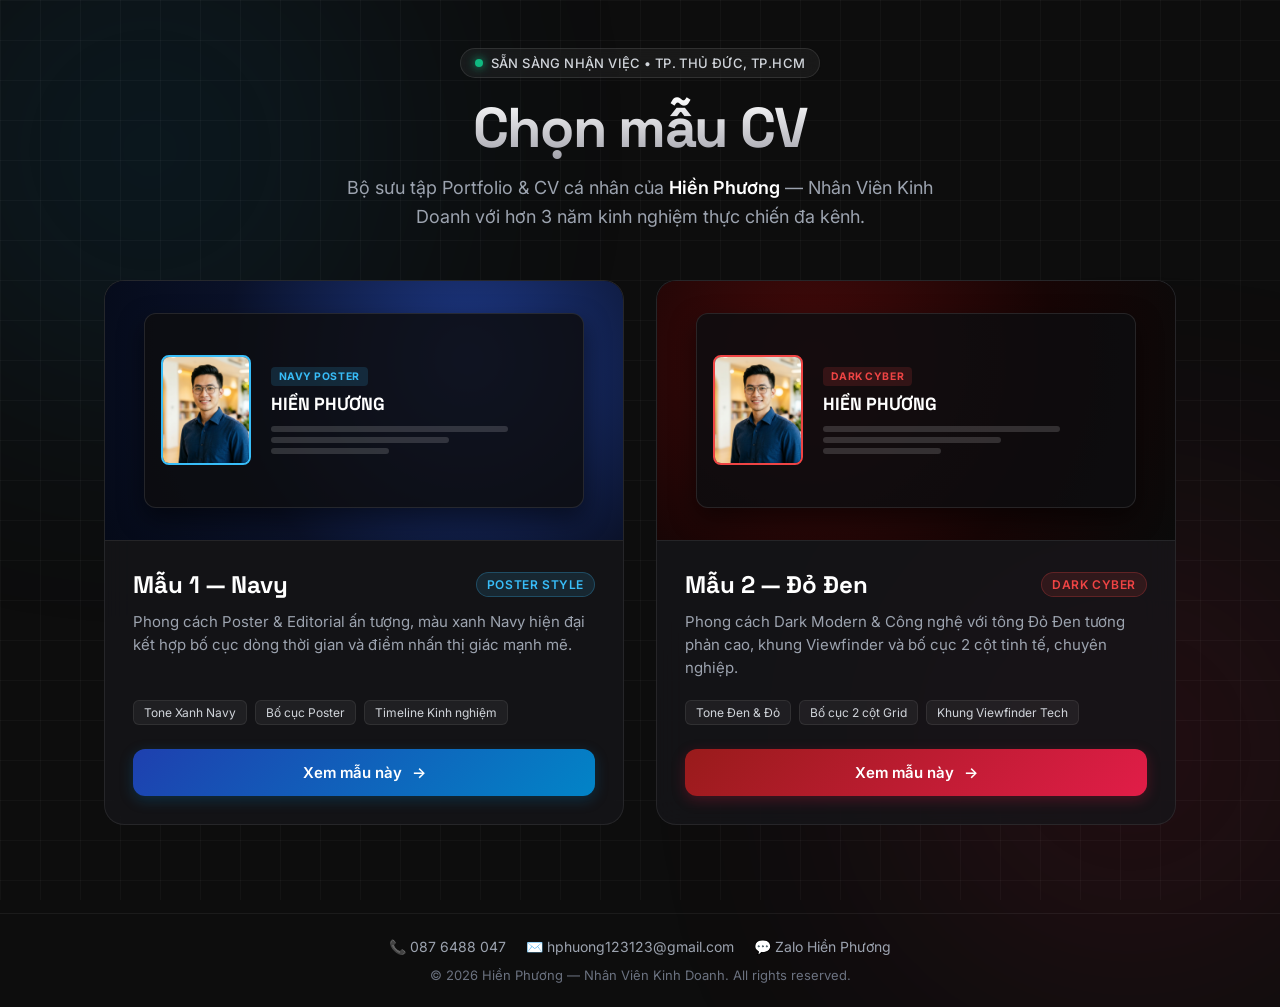
==== commit 068e3050: "Reorganize: tach cac mau CV vao thu muc templates, them trang gallery chon mau" ====
--- a/index.html
+++ b/index.html
@@ -1,330 +1,634 @@
 <!DOCTYPE html>
 <html lang="vi">
 <head>
-<meta charset="UTF-8" />
-<meta name="viewport" content="width=device-width, initial-scale=1.0" />
-<title>Hiền Phương — Nhân Viên Kinh Doanh | Portfolio & CV</title>
-<meta name="description" content="Portfolio & CV của Hiền Phương - Nhân Viên Kinh Doanh chuyên nghiệp với kinh nghiệm tư vấn bán hàng đa kênh, tìm kiếm khách hàng tiềm năng và chăm sóc khách hàng." />
-<meta name="author" content="Hiền Phương" />
-<link rel="preconnect" href="https://fonts.googleapis.com" />
-<link rel="preconnect" href="https://fonts.gstatic.com" crossorigin />
-<link href="https://fonts.googleapis.com/css2?family=Bebas+Neue&family=Inter:wght@400;500;600;700;800;900&family=Space+Grotesk:wght@600;700&display=swap" rel="stylesheet" />
-<link rel="stylesheet" href="style.css" />
+  <meta charset="UTF-8" />
+  <meta name="viewport" content="width=device-width, initial-scale=1.0" />
+  <title>Chọn Mẫu CV — Hiền Phương | Portfolio & CV</title>
+  <meta name="description" content="Khám phá và lựa chọn các phiên bản mẫu CV & Portfolio chuyên nghiệp của Hiền Phương - Nhân Viên Kinh Doanh." />
+  <meta name="author" content="Hiền Phương" />
+
+  <!-- Google Fonts -->
+  <link rel="preconnect" href="https://fonts.googleapis.com" />
+  <link rel="preconnect" href="https://fonts.gstatic.com" crossorigin />
+  <link href="https://fonts.googleapis.com/css2?family=Inter:wght@400;500;600;700;800;900&family=Space+Grotesk:wght@500;600;700;800&display=swap" rel="stylesheet" />
+
+  <style>
+    /* ==========================================================================
+       CSS VARIABLES & RESET
+       ========================================================================== */
+    :root {
+      --bg-color: #0D0D0D;
+      --card-bg: rgba(22, 22, 26, 0.75);
+      --card-border: rgba(255, 255, 255, 0.08);
+      --card-border-hover: rgba(255, 255, 255, 0.22);
+      
+      --text-main: #F3F4F6;
+      --text-muted: #9CA3AF;
+      --text-sub: #6B7280;
+
+      --navy-accent: #38BDF8;
+      --navy-glow: rgba(56, 189, 248, 0.18);
+      
+      --crimson-accent: #EF4444;
+      --crimson-glow: rgba(239, 68, 68, 0.18);
+
+      --font-body: 'Inter', -apple-system, BlinkMacSystemFont, sans-serif;
+      --font-title: 'Space Grotesk', sans-serif;
+    }
+
+    * {
+      box-sizing: border-box;
+      margin: 0;
+      padding: 0;
+    }
+
+    body {
+      background-color: var(--bg-color);
+      color: var(--text-main);
+      font-family: var(--font-body);
+      min-height: 100vh;
+      display: flex;
+      flex-direction: column;
+      justify-content: space-between;
+      overflow-x: hidden;
+      position: relative;
+      -webkit-font-smoothing: antialiased;
+    }
+
+    /* Ambient Background Glow */
+    .ambient-glow {
+      position: fixed;
+      width: 500px;
+      height: 500px;
+      border-radius: 50%;
+      filter: blur(140px);
+      pointer-events: none;
+      z-index: 0;
+      opacity: 0.35;
+    }
+    .glow-left {
+      top: -100px;
+      left: -100px;
+      background: radial-gradient(circle, #0284c7 0%, transparent 70%);
+    }
+    .glow-right {
+      bottom: -100px;
+      right: -100px;
+      background: radial-gradient(circle, #e11d48 0%, transparent 70%);
+    }
+
+    /* Subtle Grid Background Pattern */
+    .grid-pattern {
+      position: fixed;
+      inset: 0;
+      background-image: 
+        linear-gradient(to right, rgba(255, 255, 255, 0.03) 1px, transparent 1px),
+        linear-gradient(to bottom, rgba(255, 255, 255, 0.03) 1px, transparent 1px);
+      background-size: 40px 40px;
+      z-index: 0;
+      pointer-events: none;
+    }
+
+    /* Main Container */
+    .container {
+      width: 100%;
+      max-width: 1120px;
+      margin: 0 auto;
+      padding: 48px 24px;
+      position: relative;
+      z-index: 1;
+      flex: 1;
+      display: flex;
+      flex-direction: column;
+      justify-content: center;
+    }
+
+    /* ==========================================================================
+       HEADER SECTION
+       ========================================================================== */
+    .gallery-header {
+      text-align: center;
+      margin-bottom: 48px;
+    }
+
+    .badge-status {
+      display: inline-flex;
+      align-items: center;
+      gap: 8px;
+      background: rgba(255, 255, 255, 0.05);
+      border: 1px solid rgba(255, 255, 255, 0.1);
+      padding: 6px 14px;
+      border-radius: 9999px;
+      font-size: 0.8125rem;
+      font-weight: 500;
+      color: #D1D5DB;
+      letter-spacing: 0.03em;
+      margin-bottom: 18px;
+      backdrop-filter: blur(8px);
+    }
+
+    .status-dot {
+      width: 8px;
+      height: 8px;
+      background-color: #10B981;
+      border-radius: 50%;
+      box-shadow: 0 0 10px #10B981;
+      animation: pulse 2s infinite;
+    }
+
+    @keyframes pulse {
+      0%, 100% { opacity: 1; transform: scale(1); }
+      50% { opacity: 0.5; transform: scale(0.85); }
+    }
+
+    .main-title {
+      font-family: var(--font-title);
+      font-size: clamp(2.25rem, 5vw, 3.5rem);
+      font-weight: 800;
+      letter-spacing: -0.03em;
+      line-height: 1.15;
+      margin-bottom: 14px;
+      background: linear-gradient(180deg, #FFFFFF 0%, #A1A1AA 100%);
+      -webkit-background-clip: text;
+      -webkit-text-fill-color: transparent;
+    }
+
+    .sub-title {
+      font-size: clamp(1rem, 2vw, 1.125rem);
+      color: var(--text-muted);
+      max-width: 620px;
+      margin: 0 auto;
+      line-height: 1.6;
+    }
+
+    .sub-title strong {
+      color: #FFFFFF;
+      font-weight: 600;
+    }
+
+    /* ==========================================================================
+       GALLERY CARDS GRID
+       ========================================================================== */
+    .cards-grid {
+      display: grid;
+      grid-template-columns: repeat(2, 1fr);
+      gap: 32px;
+      margin-bottom: 40px;
+    }
+
+    .template-card {
+      background: var(--card-bg);
+      border: 1px solid var(--card-border);
+      border-radius: 20px;
+      overflow: hidden;
+      display: flex;
+      flex-direction: column;
+      transition: all 0.35s cubic-bezier(0.16, 1, 0.3, 1);
+      backdrop-filter: blur(16px);
+      text-decoration: none;
+      color: inherit;
+      position: relative;
+    }
+
+    .template-card:hover {
+      transform: translateY(-8px);
+      border-color: var(--card-border-hover);
+      box-shadow: 0 20px 40px -15px rgba(0, 0, 0, 0.7);
+    }
+
+    .template-card.card-navy:hover {
+      box-shadow: 0 20px 40px -15px var(--navy-glow);
+      border-color: rgba(56, 189, 248, 0.4);
+    }
+
+    .template-card.card-do-den:hover {
+      box-shadow: 0 20px 40px -15px var(--crimson-glow);
+      border-color: rgba(239, 68, 68, 0.4);
+    }
+
+    /* Card Preview / Thumbnail */
+    .card-preview {
+      width: 100%;
+      height: 260px;
+      position: relative;
+      overflow: hidden;
+      background: #121216;
+      display: flex;
+      align-items: center;
+      justify-content: center;
+      border-bottom: 1px solid var(--card-border);
+    }
+
+    /* Mock visual background for preview */
+    .preview-bg {
+      position: absolute;
+      inset: 0;
+      background-size: cover;
+      background-position: center top;
+      transition: transform 0.5s ease;
+    }
+
+    .template-card:hover .preview-bg {
+      transform: scale(1.04);
+    }
+
+    .navy-preview-bg {
+      background: radial-gradient(circle at 70% 30%, #1e3a8a 0%, #0a1128 60%, #050a18 100%);
+    }
+
+    .doden-preview-bg {
+      background: radial-gradient(circle at 30% 30%, #450a0a 0%, #170505 60%, #0a0a0a 100%);
+    }
+
+    /* Inner Preview Mockup Layout */
+    .preview-mockup {
+      position: relative;
+      z-index: 2;
+      display: flex;
+      align-items: center;
+      gap: 20px;
+      width: 85%;
+      height: 75%;
+      background: rgba(13, 13, 16, 0.85);
+      border: 1px solid rgba(255, 255, 255, 0.1);
+      border-radius: 12px;
+      padding: 16px;
+      box-shadow: 0 10px 25px rgba(0,0,0,0.5);
+    }
+
+    .mockup-avatar-wrap {
+      width: 90px;
+      height: 110px;
+      border-radius: 8px;
+      overflow: hidden;
+      flex-shrink: 0;
+      background: #1f2937;
+      position: relative;
+    }
+
+    .card-navy .mockup-avatar-wrap {
+      border: 2px solid #38bdf8;
+    }
+
+    .card-do-den .mockup-avatar-wrap {
+      border: 2px solid #ef4444;
+    }
+
+    .mockup-avatar {
+      width: 100%;
+      height: 100%;
+      object-fit: cover;
+      object-position: top center;
+    }
+
+    .mockup-content {
+      flex: 1;
+      display: flex;
+      flex-direction: column;
+      gap: 8px;
+    }
+
+    .mockup-tag {
+      font-size: 0.65rem;
+      font-weight: 700;
+      letter-spacing: 0.05em;
+      text-transform: uppercase;
+      padding: 3px 8px;
+      border-radius: 4px;
+      width: fit-content;
+    }
+
+    .card-navy .mockup-tag {
+      background: rgba(56, 189, 248, 0.15);
+      color: #38bdf8;
+    }
+
+    .card-do-den .mockup-tag {
+      background: rgba(239, 68, 68, 0.15);
+      color: #ef4444;
+    }
+
+    .mockup-name {
+      font-family: var(--font-title);
+      font-size: 1.1rem;
+      font-weight: 700;
+      color: #FFFFFF;
+      line-height: 1.2;
+    }
+
+    .mockup-lines {
+      display: flex;
+      flex-direction: column;
+      gap: 5px;
+      margin-top: 2px;
+    }
+
+    .mockup-line {
+      height: 6px;
+      background: rgba(255, 255, 255, 0.15);
+      border-radius: 3px;
+    }
+    .mockup-line.w-80 { width: 80%; }
+    .mockup-line.w-60 { width: 60%; }
+    .mockup-line.w-40 { width: 40%; }
+
+    /* Card Content */
+    .card-content {
+      padding: 28px;
+      display: flex;
+      flex-direction: column;
+      flex: 1;
+    }
+
+    .card-header-row {
+      display: flex;
+      align-items: center;
+      justify-content: space-between;
+      margin-bottom: 10px;
+    }
+
+    .card-title {
+      font-family: var(--font-title);
+      font-size: 1.5rem;
+      font-weight: 700;
+      color: #FFFFFF;
+    }
+
+    .card-pill {
+      font-size: 0.75rem;
+      font-weight: 600;
+      padding: 4px 10px;
+      border-radius: 999px;
+      text-transform: uppercase;
+      letter-spacing: 0.05em;
+    }
+
+    .pill-navy {
+      background: rgba(56, 189, 248, 0.12);
+      color: #38BDF8;
+      border: 1px solid rgba(56, 189, 248, 0.25);
+    }
+
+    .pill-crimson {
+      background: rgba(239, 68, 68, 0.12);
+      color: #EF4444;
+      border: 1px solid rgba(239, 68, 68, 0.25);
+    }
+
+    .card-desc {
+      font-size: 0.9375rem;
+      color: var(--text-muted);
+      line-height: 1.55;
+      margin-bottom: 20px;
+      flex: 1;
+    }
+
+    .card-tags {
+      display: flex;
+      flex-wrap: wrap;
+      gap: 8px;
+      margin-bottom: 24px;
+    }
+
+    .tag-item {
+      font-size: 0.75rem;
+      color: #D1D5DB;
+      background: rgba(255, 255, 255, 0.05);
+      border: 1px solid rgba(255, 255, 255, 0.08);
+      padding: 4px 10px;
+      border-radius: 6px;
+    }
+
+    /* Card Action Button */
+    .btn-view {
+      display: inline-flex;
+      align-items: center;
+      justify-content: center;
+      gap: 10px;
+      width: 100%;
+      padding: 14px 20px;
+      border-radius: 12px;
+      font-size: 0.9375rem;
+      font-weight: 600;
+      text-decoration: none;
+      transition: all 0.25s ease;
+      cursor: pointer;
+    }
+
+    .btn-navy {
+      background: linear-gradient(135deg, #1E40AF 0%, #0284C7 100%);
+      color: #FFFFFF;
+      box-shadow: 0 4px 14px rgba(2, 132, 199, 0.25);
+    }
+    .btn-navy:hover {
+      background: linear-gradient(135deg, #2563EB 0%, #38BDF8 100%);
+      box-shadow: 0 6px 20px rgba(56, 189, 248, 0.4);
+      color: #FFFFFF;
+    }
+
+    .btn-crimson {
+      background: linear-gradient(135deg, #991B1B 0%, #E11D48 100%);
+      color: #FFFFFF;
+      box-shadow: 0 4px 14px rgba(225, 29, 72, 0.25);
+    }
+    .btn-crimson:hover {
+      background: linear-gradient(135deg, #B91C1C 0%, #F43F5E 100%);
+      box-shadow: 0 6px 20px rgba(244, 63, 94, 0.4);
+      color: #FFFFFF;
+    }
+
+    .btn-view .arrow-icon {
+      transition: transform 0.2s ease;
+    }
+
+    .template-card:hover .btn-view .arrow-icon {
+      transform: translateX(4px);
+    }
+
+    /* ==========================================================================
+       FOOTER & QUICK CONTACT
+       ========================================================================== */
+    .gallery-footer {
+      border-top: 1px solid rgba(255, 255, 255, 0.06);
+      padding: 24px 0;
+      text-align: center;
+      position: relative;
+      z-index: 1;
+    }
+
+    .footer-contact {
+      display: flex;
+      justify-content: center;
+      align-items: center;
+      gap: 20px;
+      flex-wrap: wrap;
+      margin-bottom: 12px;
+      font-size: 0.875rem;
+    }
+
+    .footer-contact a {
+      color: var(--text-muted);
+      text-decoration: none;
+      transition: color 0.2s ease;
+      display: inline-flex;
+      align-items: center;
+      gap: 6px;
+    }
+
+    .footer-contact a:hover {
+      color: #FFFFFF;
+    }
+
+    .footer-copy {
+      font-size: 0.8125rem;
+      color: var(--text-sub);
+    }
+
+    /* ==========================================================================
+       RESPONSIVE DESIGN
+       ========================================================================== */
+    @media (max-width: 768px) {
+      .container {
+        padding: 32px 16px;
+      }
+      .gallery-header {
+        margin-bottom: 32px;
+      }
+      .cards-grid {
+        grid-template-columns: 1fr;
+        gap: 24px;
+      }
+      .card-preview {
+        height: 220px;
+      }
+      .card-content {
+        padding: 20px;
+      }
+      .footer-contact {
+        flex-direction: column;
+        gap: 10px;
+      }
+    }
+  </style>
 </head>
 <body>
 
-<div class="poster-container">
-
-  <!-- ===== HEADER / POSTER HERO ===== -->
-  <header class="poster-hero" id="top">
-    <!-- Top Header Bar with 2 Corner Labels -->
-    <div class="poster-top-bar">
-      <div class="corner-label corner-left">
-        <span class="brand-text">HIỀN PHƯƠNG</span>
-        <span class="dash-line"></span>
+  <!-- Ambient Glow Backgrounds -->
+  <div class="ambient-glow glow-left"></div>
+  <div class="ambient-glow glow-right"></div>
+  <div class="grid-pattern"></div>
+
+  <!-- Main Container -->
+  <main class="container">
+    
+    <!-- Gallery Header -->
+    <header class="gallery-header">
+      <div class="badge-status">
+        <span class="status-dot"></span>
+        SẴN SÀNG NHẬN VIỆC • TP. THỦ ĐỨC, TP.HCM
       </div>
-      <div class="corner-label corner-right">
-        <span class="role-badge-top">NHÂN VIÊN KINH DOANH</span>
-      </div>
-    </div>
-
-    <!-- Center Big Title Poster -->
-    <div class="poster-title-wrap">
-      <div class="glow-sphere"></div>
-      <p class="hero-watermark">PORTFOLIO</p>
-      <h1 class="poster-name">HIỀN PHƯƠNG</h1>
-      <div class="poster-sub-row">
-        <span class="poster-role-tag">NHÂN VIÊN KINH DOANH</span>
-      </div>
-      <p class="poster-sub-desc">
-        Nhân viên kinh doanh với hơn 3 năm kinh nghiệm tư vấn bán hàng đa kênh,
-        mở rộng tệp khách hàng và quản lý đơn hàng trên các sàn thương mại điện tử.
+      <h1 class="main-title">Chọn mẫu CV</h1>
+      <p class="sub-title">
+        Bộ sưu tập Portfolio &amp; CV cá nhân của <strong>Hiền Phương</strong> — Nhân Viên Kinh Doanh với hơn 3 năm kinh nghiệm thực chiến đa kênh.
       </p>
-
-      <div class="poster-actions">
-        <a href="#contact" class="btn btn-primary">Liên hệ ngay</a>
-        <a href="#experience" class="btn btn-secondary">Xem kinh nghiệm</a>
-      </div>
-
-      <nav class="poster-nav">
-        <a href="#about">Về tôi</a>
-        <a href="#experience">Kinh nghiệm</a>
-        <a href="#skills">Kỹ năng</a>
-        <a href="#tools">Công cụ</a>
-        <a href="#education">Học vấn</a>
-        <a href="#contact">Liên hệ</a>
-      </nav>
-    </div>
-
-    <!-- Bottom Hero Divider with Monogram and Year Range -->
-    <div class="poster-bottom-bar">
-      <div class="monogram-box">HP</div>
-      <div class="bottom-divider-line"></div>
-      <div class="bottom-year-tag">2021 — 2026</div>
-    </div>
-  </header>
-
-  <!-- ===== RIBBON BANNER: ABOUT ME ===== -->
-  <div class="ribbon-banner">
-    <div class="ribbon-inner">
-      <span class="ribbon-tape"></span>
-      <span class="ribbon-label">about me</span>
-    </div>
-  </div>
-
-  <main class="poster-main">
-
-    <!-- ===== SECTION 01: ABOUT ME (2 COLUMNS) ===== -->
-    <section class="section section-about" id="about">
-      <div class="about-grid">
-        <!-- Left Column: Portrait Photo with rounded corners and sticker badge -->
-        <div class="about-left-col">
-          <div class="photo-card">
-            <img src="assets/hien-phuong.png" alt="Ảnh đại diện Hiền Phương" class="portrait-img" />
-            <div class="photo-sticker">HIENPHUONG</div>
-            <div class="photo-badge-card">
-              <span class="badge-icon">💼</span>
-              <span class="badge-text">CV / RESUME</span>
+    </header>
+
+    <!-- 2 Cards Gallery Grid -->
+    <section class="cards-grid">
+      
+      <!-- Card 1: Mẫu 1 - Navy -->
+      <article class="template-card card-navy">
+        <div class="card-preview">
+          <div class="preview-bg navy-preview-bg"></div>
+          <div class="preview-mockup">
+            <div class="mockup-avatar-wrap">
+              <img src="templates/mau-1-navy/assets/hien-phuong.png" alt="Hiền Phương - Mẫu Navy" class="mockup-avatar" />
+            </div>
+            <div class="mockup-content">
+              <span class="mockup-tag">Navy Poster</span>
+              <span class="mockup-name">HIỀN PHƯƠNG</span>
+              <div class="mockup-lines">
+                <div class="mockup-line w-80"></div>
+                <div class="mockup-line w-60"></div>
+                <div class="mockup-line w-40"></div>
+              </div>
             </div>
           </div>
         </div>
 
-        <!-- Right Column: Name, Title, Meta Chips, Objective, Strengths -->
-        <div class="about-right-col">
-          <div class="about-header-group">
-            <h2 class="about-big-name">HIỀN PHƯƠNG</h2>
-            <p class="about-job-title">NHÂN VIÊN KINH DOANH</p>
+        <div class="card-content">
+          <div class="card-header-row">
+            <h2 class="card-title">Mẫu 1 — Navy</h2>
+            <span class="card-pill pill-navy">Poster Style</span>
           </div>
-
-          <!-- 4 Meta Info Chips -->
-          <div class="meta-chips-row">
-            <div class="meta-chip">
-              <span class="meta-label">Khu vực</span>
-              <span class="meta-val">Trường Thọ, Thủ Đức, TP.HCM</span>
+          <p class="card-desc">
+            Phong cách Poster &amp; Editorial ấn tượng, màu xanh Navy hiện đại kết hợp bố cục dòng thời gian và điểm nhấn thị giác mạnh mẽ.
+          </p>
+          <div class="card-tags">
+            <span class="tag-item">Tone Xanh Navy</span>
+            <span class="tag-item">Bố cục Poster</span>
+            <span class="tag-item">Timeline Kinh nghiệm</span>
+          </div>
+          <a href="templates/mau-1-navy/" class="btn-view btn-navy">
+            Xem mẫu này
+            <span class="arrow-icon">→</span>
+          </a>
+        </div>
+      </article>
+
+      <!-- Card 2: Mẫu 2 - Đỏ Đen -->
+      <article class="template-card card-do-den">
+        <div class="card-preview">
+          <div class="preview-bg doden-preview-bg"></div>
+          <div class="preview-mockup">
+            <div class="mockup-avatar-wrap">
+              <img src="templates/mau-2-do-den/assets/hien-phuong.png" alt="Hiền Phương - Mẫu Đỏ Đen" class="mockup-avatar" />
             </div>
-            <div class="meta-chip">
-              <span class="meta-label">Điện thoại</span>
-              <span class="meta-val">087 6488 047</span>
-            </div>
-            <div class="meta-chip">
-              <span class="meta-label">Email</span>
-              <span class="meta-val">hphuong123123@gmail.com</span>
-            </div>
-            <div class="meta-chip">
-              <span class="meta-label">Chuyên môn</span>
-              <span class="meta-val">IT &amp; Sales B2B</span>
-            </div>
-          </div>
-
-          <!-- Full Career Objective Text -->
-          <div class="about-text-box">
-            <p class="section-text">
-              Trong vòng 3 tháng đầu làm việc, tôi đặt mục tiêu trở thành nhân viên chính thức bằng cách đạt doanh số tối thiểu công ty đề ra. Đồng thời, tôi sẽ mở rộng mạng lưới khách hàng tiềm năng bằng cách tiếp cận và thiết lập mối quan hệ với ít nhất 10 khách hàng mới mỗi tháng. Tôi cũng sẽ chủ động tìm hiểu và áp dụng các kỹ năng bán hàng hiệu quả để nâng cao năng suất và đạt được kết quả tốt nhất trong công việc.
-            </p>
-          </div>
-
-          <!-- Strengths & Weaknesses Cards -->
-          <div class="traits-grid">
-            <div class="trait-card strength">
-              <h3>✨ Điểm mạnh nổi bật</h3>
-              <ul class="trait-list">
-                <li><strong>Chịu áp lực cao:</strong> Khả năng làm việc tốt dưới áp lực chỉ tiêu doanh số và tiến độ công việc.</li>
-                <li><strong>Kiên nhẫn &amp; Bền bỉ:</strong> Chủ động theo sát, chăm sóc và nuôi dưỡng tệp khách hàng tiềm năng.</li>
-                <li><strong>Tinh thần tự học hỏi:</strong> Nhanh nhạy cập nhật kiến thức sản phẩm mới và trau dồi kỹ năng chuyên môn.</li>
-              </ul>
-            </div>
-            <div class="trait-card weakness">
-              <h3>🎯 Điểm yếu &amp; Giải pháp khắc phục</h3>
-              <ul class="trait-list">
-                <li><strong>Dễ bị sao nhãng &amp; Hay quên:</strong> Nhận thức rõ điều này để không ngừng cải thiện.</li>
-                <li><strong>Giải pháp rèn luyện:</strong> Luôn duy trì sổ tay ghi chép công việc, sử dụng ứng dụng nhắc việc (To-do list) và xây dựng checklist cụ thể đầu mỗi ngày.</li>
-              </ul>
-            </div>
-          </div>
-
-        </div>
-      </div>
-    </section>
-
-    <!-- ===== SECTION 02: WORK EXPERIENCE (PRESERVED SCRUBBER) ===== -->
-    <section class="section section-experience" id="experience">
-      <div class="section-header-box">
-        <p class="section-label">02 — KINH NGHIỆM LÀM VIỆC</p>
-        <h2 class="section-title">EXPERIENCES</h2>
-      </div>
-
-      <!-- Preserved Interactive Scrubber with original classes & IDs -->
-      <div class="timeline-wrap">
-        <input type="range" id="tl-slider" class="tl-slider" min="0" max="3" step="1" value="0" aria-label="Thanh trượt mốc thời gian kinh nghiệm làm việc" />
-        <div class="tl-ticks" id="tl-ticks"></div>
-
-        <div class="tl-panel" id="tl-panel">
-          <div class="tl-date" id="tl-date">04/2021 — 12/2024</div>
-          <div class="tl-role" id="tl-role">Nhân Viên Kinh Doanh</div>
-          <div class="tl-company" id="tl-company">Công Ty TNHH Kinh Doanh Siêu Việt</div>
-          <ul class="tl-bullets" id="tl-bullets">
-            <li>Chủ động tìm kiếm, mở rộng tệp khách hàng tiềm năng qua các nền tảng mạng xã hội, e-mail,…</li>
-            <li>Tư vấn bán hàng, giải đáp các thắc mắc và khiếu nại của khách hàng về sản phẩm/dịch vụ qua Zalo, Facebook, Hotline</li>
-            <li>Cập nhật thông tin sản phẩm và quản lý đơn hàng trên website cùng các sàn thương mại điện tử (Shopee, Lazada)</li>
-            <li>Lập báo cáo định kỳ theo tháng về doanh số bán hàng và tình hình kinh doanh</li>
-            <li>Soạn thảo hợp đồng và làm báo giá cho thuê máy photocopy theo mẫu có sẵn</li>
-            <li>Thiết kế hình ảnh, tem dán mừng các dịp lễ/tết và chương trình ưu đãi theo mẫu trên Canva</li>
-          </ul>
-        </div>
-      </div>
-    </section>
-
-    <!-- ===== SECTION 03: SKILLS & COMPETENCIES ===== -->
-    <section class="section section-skills" id="skills">
-      <div class="section-header-box">
-        <p class="section-label">03 — KỸ NĂNG &amp; NĂNG LỰC</p>
-        <h2 class="section-title">SKILLS &amp; COMPETENCIES</h2>
-      </div>
-
-      <div class="skills-grid">
-        <div class="skills-col">
-          <h3>💼 Kỹ năng chuyên môn</h3>
-          <ul class="tag-list">
-            <li>
-              <strong>1. Kỹ năng tư vấn &amp; Thuyết phục</strong>
-              Nắm vững kiến thức sản phẩm/dịch vụ, đưa ra giải pháp tối ưu phù hợp với từng nhu cầu của khách hàng.
-            </li>
-            <li>
-              <strong>2. Kỹ năng tìm kiếm khách hàng</strong>
-              Hiểu rõ thị trường, xác định đối tượng khách hàng mục tiêu và khai thác qua Social, Trang Vàng, Google Maps.
-            </li>
-            <li>
-              <strong>3. Quản lý bán hàng TMĐT &amp; Website</strong>
-              Đăng tải sản phẩm, theo dõi và xử lý đơn hàng trên Shopee, Lazada và website doanh nghiệp.
-            </li>
-            <li>
-              <strong>4. Báo giá &amp; Soạn thảo hợp đồng</strong>
-              Làm báo giá chi tiết, chuẩn bị hợp đồng kinh doanh/cho thuê máy và lập báo cáo doanh số tháng.
-            </li>
-            <li>
-              <strong>5. Quản trị &amp; Thu hồi công nợ</strong>
-              Đối soát và thu hồi công nợ định kỳ đối với các khách hàng mua hàng theo hình thức trả góp.
-            </li>
-          </ul>
-        </div>
-        <div class="skills-col">
-          <h3>🤝 Kỹ năng mềm &amp; Tác phong</h3>
-          <ul class="tag-list">
-            <li>
-              <strong>1. Kỹ năng giao tiếp hiệu quả</strong>
-              Truyền đạt thông tin rõ ràng, mạch lạc; chủ động lắng nghe và thấu hiểu sâu sắc mong muốn của khách hàng.
-            </li>
-            <li>
-              <strong>2. Xử lý khiếu nại &amp; Chăm sóc khách hàng</strong>
-              Giải quyết thắc mắc, hỗ trợ kỹ thuật sơ bộ và xử lý khiếu nại nhanh chóng, giữ vững uy tín cho công ty.
-            </li>
-            <li>
-              <strong>3. Khả năng chịu áp lực cao</strong>
-              Giữ vững tinh thần làm việc tích cực, kiên trì theo đuổi chỉ tiêu KPI và thích ứng nhanh với môi trường mới.
-            </li>
-            <li>
-              <strong>4. Nền tảng tư duy công nghệ</strong>
-              Được đào tạo bài bản về IT giúp dễ dàng làm quen với mọi hệ thống CRM, phần mềm quản lý và công cụ số.
-            </li>
-          </ul>
-        </div>
-      </div>
-    </section>
-
-    <!-- ===== SECTION 04: TOOLS & SOFTWARE (CHIPS) ===== -->
-    <section class="section section-tools" id="tools">
-      <div class="section-header-box">
-        <p class="section-label">04 — CÔNG CỤ SỬ DỤNG</p>
-        <h2 class="section-title">SOFTWARE / TOOLS</h2>
-      </div>
-
-      <div class="chips-container">
-        <div class="tool-chip"><span class="chip-dot"></span>Canva</div>
-      </div>
-    </section>
-
-    <!-- ===== SECTION 05: EDUCATION ===== -->
-    <section class="section section-education" id="education">
-      <div class="section-header-box">
-        <p class="section-label">05 — HỌC VẤN &amp; BẰNG CẤP</p>
-        <h2 class="section-title">EDUCATION</h2>
-      </div>
-
-      <div class="edu-card">
-        <div class="edu-item">
-          <div class="edu-year">07/2017 — 09/2020</div>
-          <div class="edu-details">
-            <h3>IT - Phần mềm, Cao Đẳng Thực Hành</h3>
-            <p class="edu-major">Chuyên ngành: Lập trình di động</p>
-            <p class="edu-desc">Trang bị tư duy logic, khả năng tiếp cận và ứng dụng nhanh chóng các công nghệ, phần mềm quản lý kinh doanh và nền tảng số hiện đại.</p>
-          </div>
-        </div>
-      </div>
-    </section>
-
-    <!-- ===== SECTION 06: CONTACT (ICON LIST) ===== -->
-    <section class="section section-contact" id="contact">
-      <div class="section-header-box">
-        <p class="section-label">06 — LIÊN HỆ HỢP TÁC</p>
-        <h2 class="section-title">CONTACT</h2>
-      </div>
-
-      <div class="contact-grid">
-        <div class="contact-list-box">
-          <a href="tel:0876488047" class="contact-row">
-            <div class="contact-icon">📞</div>
-            <div class="contact-info">
-              <span class="contact-type">Số điện thoại</span>
-              <span class="contact-text">087 6488 047</span>
-            </div>
-          </a>
-
-          <a href="mailto:hphuong123123@gmail.com" class="contact-row">
-            <div class="contact-icon">✉️</div>
-            <div class="contact-info">
-              <span class="contact-type">Email</span>
-              <span class="contact-text">hphuong123123@gmail.com</span>
-            </div>
-          </a>
-
-          <a href="https://zalo.me/0876488047" target="_blank" rel="noopener noreferrer" class="contact-row">
-            <div class="contact-icon">💬</div>
-            <div class="contact-info">
-              <span class="contact-type">Zalo</span>
-              <span class="contact-text">087 6488 047 (Hiền Phương)</span>
-            </div>
-          </a>
-
-          <div class="contact-row">
-            <div class="contact-icon">📍</div>
-            <div class="contact-info">
-              <span class="contact-type">Địa điểm</span>
-              <span class="contact-text">Trường Thọ, Thủ Đức, TP.HCM</span>
+            <div class="mockup-content">
+              <span class="mockup-tag">Dark Cyber</span>
+              <span class="mockup-name">HIỀN PHƯƠNG</span>
+              <div class="mockup-lines">
+                <div class="mockup-line w-80"></div>
+                <div class="mockup-line w-60"></div>
+                <div class="mockup-line w-40"></div>
+              </div>
             </div>
           </div>
         </div>
 
-        <div class="contact-cta-box">
-          <h3>Sẵn sàng trao đổi cơ hội hợp tác</h3>
-          <p>Tôi luôn sẵn sàng tham gia phỏng vấn và trao đổi thêm về kinh nghiệm cũng như kế hoạch phát triển doanh số cùng quý công ty.</p>
-          <div class="contact-actions">
-            <a href="tel:0876488047" class="btn btn-primary">📞 Gọi ngay: 087 6488 047</a>
-            <a href="mailto:hphuong123123@gmail.com" class="btn btn-secondary">✉️ Gửi Email cho tôi</a>
-            <a href="https://zalo.me/0876488047" target="_blank" rel="noopener noreferrer" class="btn btn-secondary">💬 Nhắn tin Zalo</a>
+        <div class="card-content">
+          <div class="card-header-row">
+            <h2 class="card-title">Mẫu 2 — Đỏ Đen</h2>
+            <span class="card-pill pill-crimson">Dark Cyber</span>
           </div>
+          <p class="card-desc">
+            Phong cách Dark Modern &amp; Công nghệ với tông Đỏ Đen tương phản cao, khung Viewfinder và bố cục 2 cột tinh tế, chuyên nghiệp.
+          </p>
+          <div class="card-tags">
+            <span class="tag-item">Tone Đen &amp; Đỏ</span>
+            <span class="tag-item">Bố cục 2 cột Grid</span>
+            <span class="tag-item">Khung Viewfinder Tech</span>
+          </div>
+          <a href="templates/mau-2-do-den/" class="btn-view btn-crimson">
+            Xem mẫu này
+            <span class="arrow-icon">→</span>
+          </a>
         </div>
-      </div>
+      </article>
+
     </section>
 
   </main>
 
-  <!-- ===== FOOTER ===== -->
-  <footer class="poster-footer">
-    <p>&copy; 2026 Hiền Phương — Nhân Viên Kinh Doanh. All rights reserved.</p>
+  <!-- Footer -->
+  <footer class="gallery-footer">
+    <div class="footer-contact">
+      <a href="tel:0876488047">📞 087 6488 047</a>
+      <a href="mailto:hphuong123123@gmail.com">✉️ hphuong123123@gmail.com</a>
+      <a href="https://zalo.me/0876488047" target="_blank" rel="noopener noreferrer">💬 Zalo Hiền Phương</a>
+    </div>
+    <p class="footer-copy">&copy; 2026 Hiền Phương — Nhân Viên Kinh Doanh. All rights reserved.</p>
   </footer>
 
-</div>
-
-<script src="script.js"></script>
 </body>
 </html>
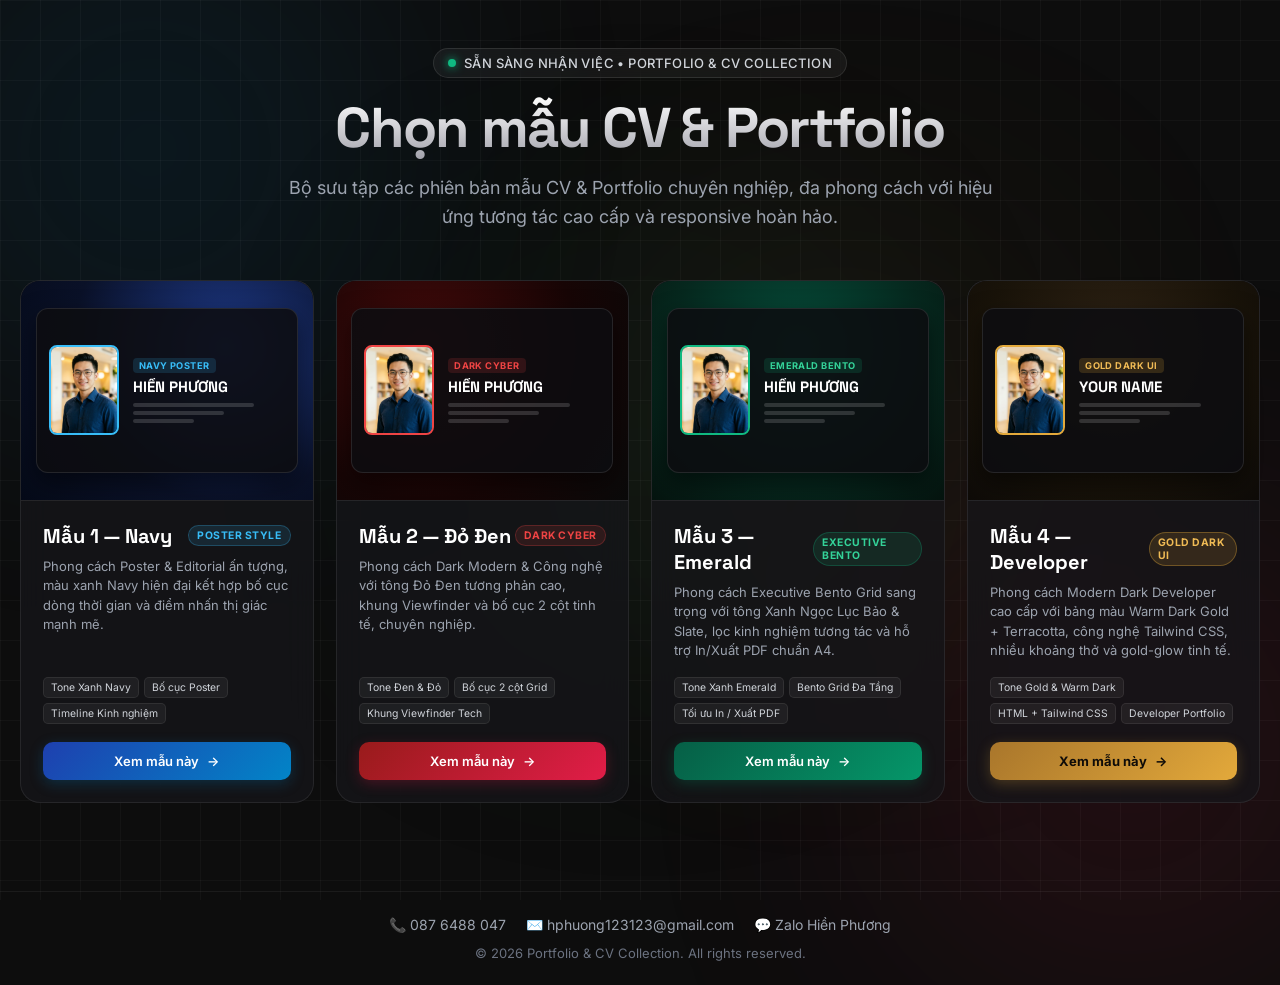
==== commit af0a65fd: "Feat: bo sung Mau 3 Emerald Bento va Mau 4 Dark Gold Developer, cap nhat trang gallery 4 cot" ====
--- a/index.html
+++ b/index.html
@@ -32,6 +32,12 @@
       --crimson-accent: #EF4444;
       --crimson-glow: rgba(239, 68, 68, 0.18);
 
+      --emerald-accent: #10B981;
+      --emerald-glow: rgba(16, 185, 129, 0.22);
+
+      --gold-accent: #E3A93B;
+      --gold-glow: rgba(227, 169, 59, 0.22);
+
       --font-body: 'Inter', -apple-system, BlinkMacSystemFont, sans-serif;
       --font-title: 'Space Grotesk', sans-serif;
     }
@@ -71,10 +77,23 @@
       left: -100px;
       background: radial-gradient(circle, #0284c7 0%, transparent 70%);
     }
+    .glow-center {
+      top: 50%;
+      left: 50%;
+      transform: translate(-50%, -50%);
+      background: radial-gradient(circle, #059669 0%, transparent 70%);
+      opacity: 0.18;
+    }
     .glow-right {
       bottom: -100px;
       right: -100px;
       background: radial-gradient(circle, #e11d48 0%, transparent 70%);
+    }
+    .glow-gold {
+      top: 20%;
+      right: 15%;
+      background: radial-gradient(circle, #e3a93b 0%, transparent 70%);
+      opacity: 0.18;
     }
 
     /* Subtle Grid Background Pattern */
@@ -92,9 +111,9 @@
     /* Main Container */
     .container {
       width: 100%;
-      max-width: 1120px;
+      max-width: 1360px;
       margin: 0 auto;
-      padding: 48px 24px;
+      padding: 48px 20px;
       position: relative;
       z-index: 1;
       flex: 1;
@@ -150,13 +169,14 @@
       margin-bottom: 14px;
       background: linear-gradient(180deg, #FFFFFF 0%, #A1A1AA 100%);
       -webkit-background-clip: text;
+      background-clip: text;
       -webkit-text-fill-color: transparent;
     }
 
     .sub-title {
       font-size: clamp(1rem, 2vw, 1.125rem);
       color: var(--text-muted);
-      max-width: 620px;
+      max-width: 720px;
       margin: 0 auto;
       line-height: 1.6;
     }
@@ -171,8 +191,8 @@
        ========================================================================== */
     .cards-grid {
       display: grid;
-      grid-template-columns: repeat(2, 1fr);
-      gap: 32px;
+      grid-template-columns: repeat(4, 1fr);
+      gap: 22px;
       margin-bottom: 40px;
     }
 
@@ -206,10 +226,20 @@
       border-color: rgba(239, 68, 68, 0.4);
     }
 
+    .template-card.card-emerald:hover {
+      box-shadow: 0 20px 40px -15px var(--emerald-glow);
+      border-color: rgba(52, 211, 153, 0.4);
+    }
+
+    .template-card.card-developer:hover {
+      box-shadow: 0 20px 40px -15px var(--gold-glow);
+      border-color: rgba(227, 169, 59, 0.45);
+    }
+
     /* Card Preview / Thumbnail */
     .card-preview {
       width: 100%;
-      height: 260px;
+      height: 220px;
       position: relative;
       overflow: hidden;
       background: #121216;
@@ -240,25 +270,33 @@
       background: radial-gradient(circle at 30% 30%, #450a0a 0%, #170505 60%, #0a0a0a 100%);
     }
 
+    .emerald-preview-bg {
+      background: radial-gradient(circle at 50% 30%, #064e3b 0%, #06281e 60%, #05140f 100%);
+    }
+
+    .developer-preview-bg {
+      background: radial-gradient(circle at 50% 30%, #2e2214 0%, #191309 60%, #0e0b08 100%);
+    }
+
     /* Inner Preview Mockup Layout */
     .preview-mockup {
       position: relative;
       z-index: 2;
       display: flex;
       align-items: center;
-      gap: 20px;
-      width: 85%;
+      gap: 14px;
+      width: 90%;
       height: 75%;
-      background: rgba(13, 13, 16, 0.85);
+      background: rgba(13, 13, 16, 0.88);
       border: 1px solid rgba(255, 255, 255, 0.1);
       border-radius: 12px;
-      padding: 16px;
+      padding: 12px;
       box-shadow: 0 10px 25px rgba(0,0,0,0.5);
     }
 
     .mockup-avatar-wrap {
-      width: 90px;
-      height: 110px;
+      width: 70px;
+      height: 90px;
       border-radius: 8px;
       overflow: hidden;
       flex-shrink: 0;
@@ -274,6 +312,14 @@
       border: 2px solid #ef4444;
     }
 
+    .card-emerald .mockup-avatar-wrap {
+      border: 2px solid #10b981;
+    }
+
+    .card-developer .mockup-avatar-wrap {
+      border: 2px solid #e3a93b;
+    }
+
     .mockup-avatar {
       width: 100%;
       height: 100%;
@@ -285,15 +331,16 @@
       flex: 1;
       display: flex;
       flex-direction: column;
-      gap: 8px;
+      gap: 5px;
+      overflow: hidden;
     }
 
     .mockup-tag {
-      font-size: 0.65rem;
+      font-size: 0.58rem;
       font-weight: 700;
       letter-spacing: 0.05em;
       text-transform: uppercase;
-      padding: 3px 8px;
+      padding: 2px 6px;
       border-radius: 4px;
       width: fit-content;
     }
@@ -308,25 +355,38 @@
       color: #ef4444;
     }
 
+    .card-emerald .mockup-tag {
+      background: rgba(16, 185, 129, 0.15);
+      color: #34d399;
+    }
+
+    .card-developer .mockup-tag {
+      background: rgba(227, 169, 59, 0.18);
+      color: #f0bb55;
+    }
+
     .mockup-name {
       font-family: var(--font-title);
-      font-size: 1.1rem;
+      font-size: 0.9375rem;
       font-weight: 700;
       color: #FFFFFF;
       line-height: 1.2;
+      white-space: nowrap;
+      overflow: hidden;
+      text-overflow: ellipsis;
     }
 
     .mockup-lines {
       display: flex;
       flex-direction: column;
-      gap: 5px;
+      gap: 4px;
       margin-top: 2px;
     }
 
     .mockup-line {
-      height: 6px;
+      height: 4px;
       background: rgba(255, 255, 255, 0.15);
-      border-radius: 3px;
+      border-radius: 2px;
     }
     .mockup-line.w-80 { width: 80%; }
     .mockup-line.w-60 { width: 60%; }
@@ -334,7 +394,7 @@
 
     /* Card Content */
     .card-content {
-      padding: 28px;
+      padding: 22px;
       display: flex;
       flex-direction: column;
       flex: 1;
@@ -344,20 +404,20 @@
       display: flex;
       align-items: center;
       justify-content: space-between;
-      margin-bottom: 10px;
+      margin-bottom: 8px;
     }
 
     .card-title {
       font-family: var(--font-title);
-      font-size: 1.5rem;
+      font-size: 1.25rem;
       font-weight: 700;
       color: #FFFFFF;
     }
 
     .card-pill {
-      font-size: 0.75rem;
-      font-weight: 600;
-      padding: 4px 10px;
+      font-size: 0.65rem;
+      font-weight: 700;
+      padding: 3px 8px;
       border-radius: 999px;
       text-transform: uppercase;
       letter-spacing: 0.05em;
@@ -375,28 +435,40 @@
       border: 1px solid rgba(239, 68, 68, 0.25);
     }
 
+    .pill-emerald {
+      background: rgba(16, 185, 129, 0.12);
+      color: #34D399;
+      border: 1px solid rgba(16, 185, 129, 0.25);
+    }
+
+    .pill-developer {
+      background: rgba(227, 169, 59, 0.15);
+      color: #F0BB55;
+      border: 1px solid rgba(227, 169, 59, 0.35);
+    }
+
     .card-desc {
-      font-size: 0.9375rem;
+      font-size: 0.8125rem;
       color: var(--text-muted);
-      line-height: 1.55;
-      margin-bottom: 20px;
+      line-height: 1.5;
+      margin-bottom: 16px;
       flex: 1;
     }
 
     .card-tags {
       display: flex;
       flex-wrap: wrap;
-      gap: 8px;
-      margin-bottom: 24px;
+      gap: 5px;
+      margin-bottom: 18px;
     }
 
     .tag-item {
-      font-size: 0.75rem;
+      font-size: 0.65rem;
       color: #D1D5DB;
       background: rgba(255, 255, 255, 0.05);
       border: 1px solid rgba(255, 255, 255, 0.08);
-      padding: 4px 10px;
-      border-radius: 6px;
+      padding: 3px 7px;
+      border-radius: 5px;
     }
 
     /* Card Action Button */
@@ -404,11 +476,11 @@
       display: inline-flex;
       align-items: center;
       justify-content: center;
-      gap: 10px;
+      gap: 8px;
       width: 100%;
-      padding: 14px 20px;
-      border-radius: 12px;
-      font-size: 0.9375rem;
+      padding: 11px 16px;
+      border-radius: 10px;
+      font-size: 0.8125rem;
       font-weight: 600;
       text-decoration: none;
       transition: all 0.25s ease;
@@ -435,6 +507,29 @@
       background: linear-gradient(135deg, #B91C1C 0%, #F43F5E 100%);
       box-shadow: 0 6px 20px rgba(244, 63, 94, 0.4);
       color: #FFFFFF;
+    }
+
+    .btn-emerald {
+      background: linear-gradient(135deg, #065F46 0%, #059669 100%);
+      color: #FFFFFF;
+      box-shadow: 0 4px 14px rgba(5, 150, 105, 0.25);
+    }
+    .btn-emerald:hover {
+      background: linear-gradient(135deg, #059669 0%, #10B981 100%);
+      box-shadow: 0 6px 20px rgba(16, 185, 129, 0.4);
+      color: #FFFFFF;
+    }
+
+    .btn-developer {
+      background: linear-gradient(135deg, #A9762B 0%, #E3A93B 100%);
+      color: #0E0B08;
+      font-weight: 700;
+      box-shadow: 0 4px 14px rgba(227, 169, 59, 0.25);
+    }
+    .btn-developer:hover {
+      background: linear-gradient(135deg, #E3A93B 0%, #F0BB55 100%);
+      box-shadow: 0 6px 20px rgba(227, 169, 59, 0.45);
+      color: #0E0B08;
     }
 
     .btn-view .arrow-icon {
@@ -487,6 +582,13 @@
     /* ==========================================================================
        RESPONSIVE DESIGN
        ========================================================================== */
+    @media (max-width: 1200px) {
+      .cards-grid {
+        grid-template-columns: repeat(2, 1fr);
+        gap: 22px;
+      }
+    }
+
     @media (max-width: 768px) {
       .container {
         padding: 32px 16px;
@@ -496,13 +598,13 @@
       }
       .cards-grid {
         grid-template-columns: 1fr;
-        gap: 24px;
+        gap: 20px;
       }
       .card-preview {
-        height: 220px;
+        height: 210px;
       }
       .card-content {
-        padding: 20px;
+        padding: 18px;
       }
       .footer-contact {
         flex-direction: column;
@@ -515,6 +617,8 @@
 
   <!-- Ambient Glow Backgrounds -->
   <div class="ambient-glow glow-left"></div>
+  <div class="ambient-glow glow-center"></div>
+  <div class="ambient-glow glow-gold"></div>
   <div class="ambient-glow glow-right"></div>
   <div class="grid-pattern"></div>
 
@@ -525,15 +629,15 @@
     <header class="gallery-header">
       <div class="badge-status">
         <span class="status-dot"></span>
-        SẴN SÀNG NHẬN VIỆC • TP. THỦ ĐỨC, TP.HCM
+        SẴN SÀNG NHẬN VIỆC • PORTFOLIO &amp; CV COLLECTION
       </div>
-      <h1 class="main-title">Chọn mẫu CV</h1>
+      <h1 class="main-title">Chọn mẫu CV &amp; Portfolio</h1>
       <p class="sub-title">
-        Bộ sưu tập Portfolio &amp; CV cá nhân của <strong>Hiền Phương</strong> — Nhân Viên Kinh Doanh với hơn 3 năm kinh nghiệm thực chiến đa kênh.
+        Bộ sưu tập các phiên bản mẫu CV &amp; Portfolio chuyên nghiệp, đa phong cách với hiệu ứng tương tác cao cấp và responsive hoàn hảo.
       </p>
     </header>
 
-    <!-- 2 Cards Gallery Grid -->
+    <!-- 4 Cards Gallery Grid -->
     <section class="cards-grid">
       
       <!-- Card 1: Mẫu 1 - Navy -->
@@ -616,6 +720,86 @@
         </div>
       </article>
 
+      <!-- Card 3: Mẫu 3 - Emerald Bento -->
+      <article class="template-card card-emerald">
+        <div class="card-preview">
+          <div class="preview-bg emerald-preview-bg"></div>
+          <div class="preview-mockup">
+            <div class="mockup-avatar-wrap">
+              <img src="templates/mau-3-emerald/assets/hien-phuong.png" alt="Hiền Phương - Mẫu Emerald" class="mockup-avatar" />
+            </div>
+            <div class="mockup-content">
+              <span class="mockup-tag">Emerald Bento</span>
+              <span class="mockup-name">HIỀN PHƯƠNG</span>
+              <div class="mockup-lines">
+                <div class="mockup-line w-80"></div>
+                <div class="mockup-line w-60"></div>
+                <div class="mockup-line w-40"></div>
+              </div>
+            </div>
+          </div>
+        </div>
+
+        <div class="card-content">
+          <div class="card-header-row">
+            <h2 class="card-title">Mẫu 3 — Emerald</h2>
+            <span class="card-pill pill-emerald">Executive Bento</span>
+          </div>
+          <p class="card-desc">
+            Phong cách Executive Bento Grid sang trọng với tông Xanh Ngọc Lục Bảo &amp; Slate, lọc kinh nghiệm tương tác và hỗ trợ In/Xuất PDF chuẩn A4.
+          </p>
+          <div class="card-tags">
+            <span class="tag-item">Tone Xanh Emerald</span>
+            <span class="tag-item">Bento Grid Đa Tầng</span>
+            <span class="tag-item">Tối ưu In / Xuất PDF</span>
+          </div>
+          <a href="templates/mau-3-emerald/" class="btn-view btn-emerald">
+            Xem mẫu này
+            <span class="arrow-icon">→</span>
+          </a>
+        </div>
+      </article>
+
+      <!-- Card 4: Mẫu 4 - Dark Gold Developer -->
+      <article class="template-card card-developer">
+        <div class="card-preview">
+          <div class="preview-bg developer-preview-bg"></div>
+          <div class="preview-mockup">
+            <div class="mockup-avatar-wrap">
+              <img src="templates/mau-4-developer/assets/avatar.png" alt="Developer - Mẫu Gold Dark" class="mockup-avatar" />
+            </div>
+            <div class="mockup-content">
+              <span class="mockup-tag">Gold Dark UI</span>
+              <span class="mockup-name">YOUR NAME</span>
+              <div class="mockup-lines">
+                <div class="mockup-line w-80"></div>
+                <div class="mockup-line w-60"></div>
+                <div class="mockup-line w-40"></div>
+              </div>
+            </div>
+          </div>
+        </div>
+
+        <div class="card-content">
+          <div class="card-header-row">
+            <h2 class="card-title">Mẫu 4 — Developer</h2>
+            <span class="card-pill pill-developer">Gold Dark UI</span>
+          </div>
+          <p class="card-desc">
+            Phong cách Modern Dark Developer cao cấp với bảng màu Warm Dark Gold + Terracotta, công nghệ Tailwind CSS, nhiều khoảng thở và gold-glow tinh tế.
+          </p>
+          <div class="card-tags">
+            <span class="tag-item">Tone Gold &amp; Warm Dark</span>
+            <span class="tag-item">HTML + Tailwind CSS</span>
+            <span class="tag-item">Developer Portfolio</span>
+          </div>
+          <a href="templates/mau-4-developer/" class="btn-view btn-developer">
+            Xem mẫu này
+            <span class="arrow-icon">→</span>
+          </a>
+        </div>
+      </article>
+
     </section>
 
   </main>
@@ -627,7 +811,7 @@
       <a href="mailto:hphuong123123@gmail.com">✉️ hphuong123123@gmail.com</a>
       <a href="https://zalo.me/0876488047" target="_blank" rel="noopener noreferrer">💬 Zalo Hiền Phương</a>
     </div>
-    <p class="footer-copy">&copy; 2026 Hiền Phương — Nhân Viên Kinh Doanh. All rights reserved.</p>
+    <p class="footer-copy">&copy; 2026 Portfolio &amp; CV Collection. All rights reserved.</p>
   </footer>
 
 </body>
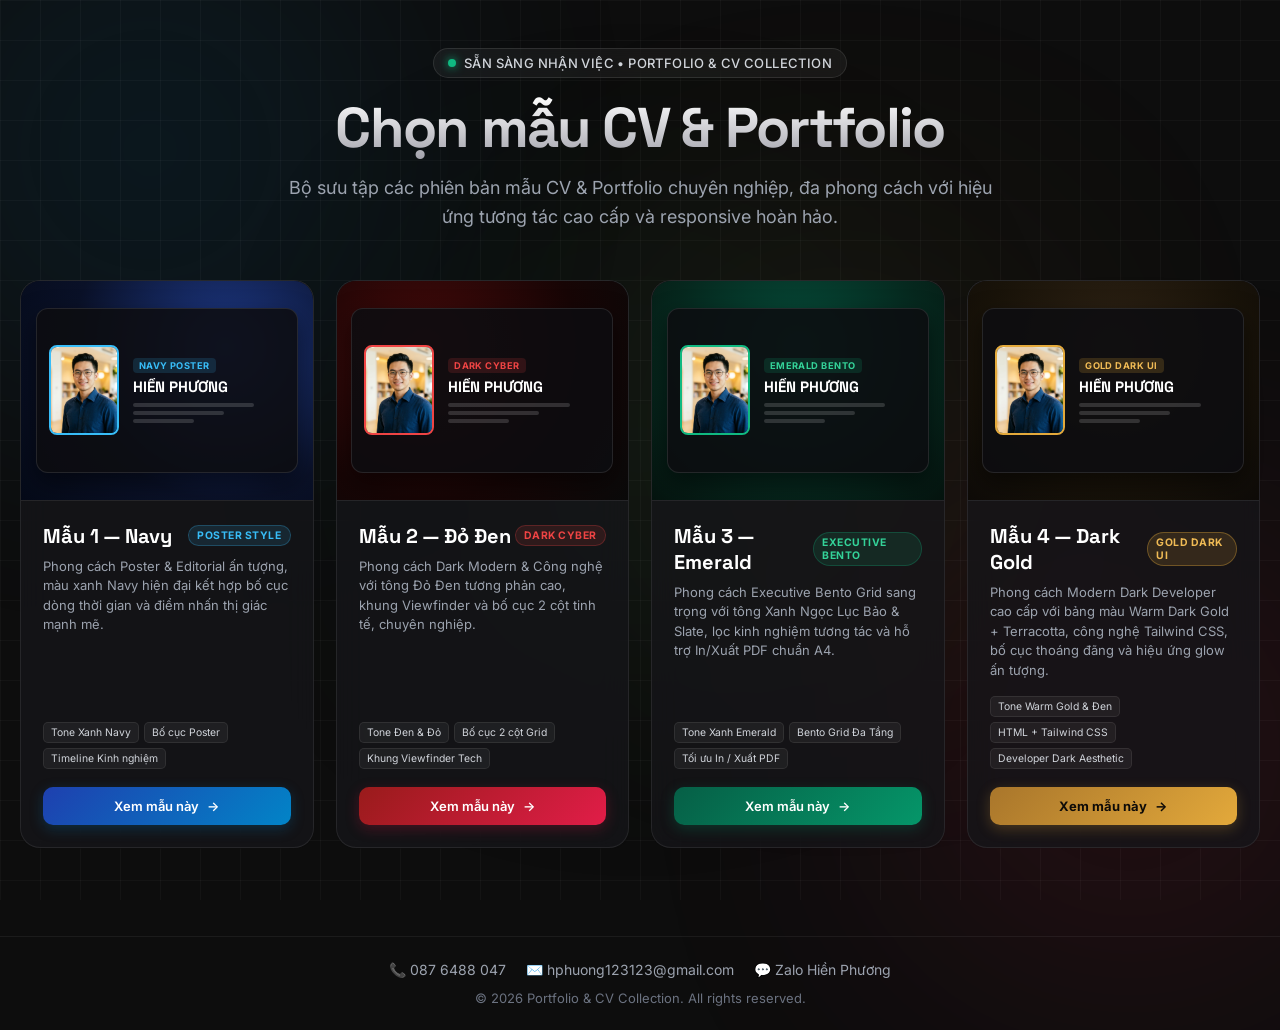
==== commit 8498a06c: "Update: cap nhat toan bo thong tin CV Hien Phuong vao Mau 4 Dark Gold" ====
--- a/index.html
+++ b/index.html
@@ -766,11 +766,11 @@
           <div class="preview-bg developer-preview-bg"></div>
           <div class="preview-mockup">
             <div class="mockup-avatar-wrap">
-              <img src="templates/mau-4-developer/assets/avatar.png" alt="Developer - Mẫu Gold Dark" class="mockup-avatar" />
+              <img src="templates/mau-4-developer/assets/hien-phuong.png" alt="Hiền Phương - Mẫu Gold Dark" class="mockup-avatar" />
             </div>
             <div class="mockup-content">
               <span class="mockup-tag">Gold Dark UI</span>
-              <span class="mockup-name">YOUR NAME</span>
+              <span class="mockup-name">HIỀN PHƯƠNG</span>
               <div class="mockup-lines">
                 <div class="mockup-line w-80"></div>
                 <div class="mockup-line w-60"></div>
@@ -782,16 +782,16 @@
 
         <div class="card-content">
           <div class="card-header-row">
-            <h2 class="card-title">Mẫu 4 — Developer</h2>
+            <h2 class="card-title">Mẫu 4 — Dark Gold</h2>
             <span class="card-pill pill-developer">Gold Dark UI</span>
           </div>
           <p class="card-desc">
-            Phong cách Modern Dark Developer cao cấp với bảng màu Warm Dark Gold + Terracotta, công nghệ Tailwind CSS, nhiều khoảng thở và gold-glow tinh tế.
+            Phong cách Modern Dark Developer cao cấp với bảng màu Warm Dark Gold + Terracotta, công nghệ Tailwind CSS, bố cục thoáng đãng và hiệu ứng glow ấn tượng.
           </p>
           <div class="card-tags">
-            <span class="tag-item">Tone Gold &amp; Warm Dark</span>
+            <span class="tag-item">Tone Warm Gold &amp; Đen</span>
             <span class="tag-item">HTML + Tailwind CSS</span>
-            <span class="tag-item">Developer Portfolio</span>
+            <span class="tag-item">Developer Dark Aesthetic</span>
           </div>
           <a href="templates/mau-4-developer/" class="btn-view btn-developer">
             Xem mẫu này
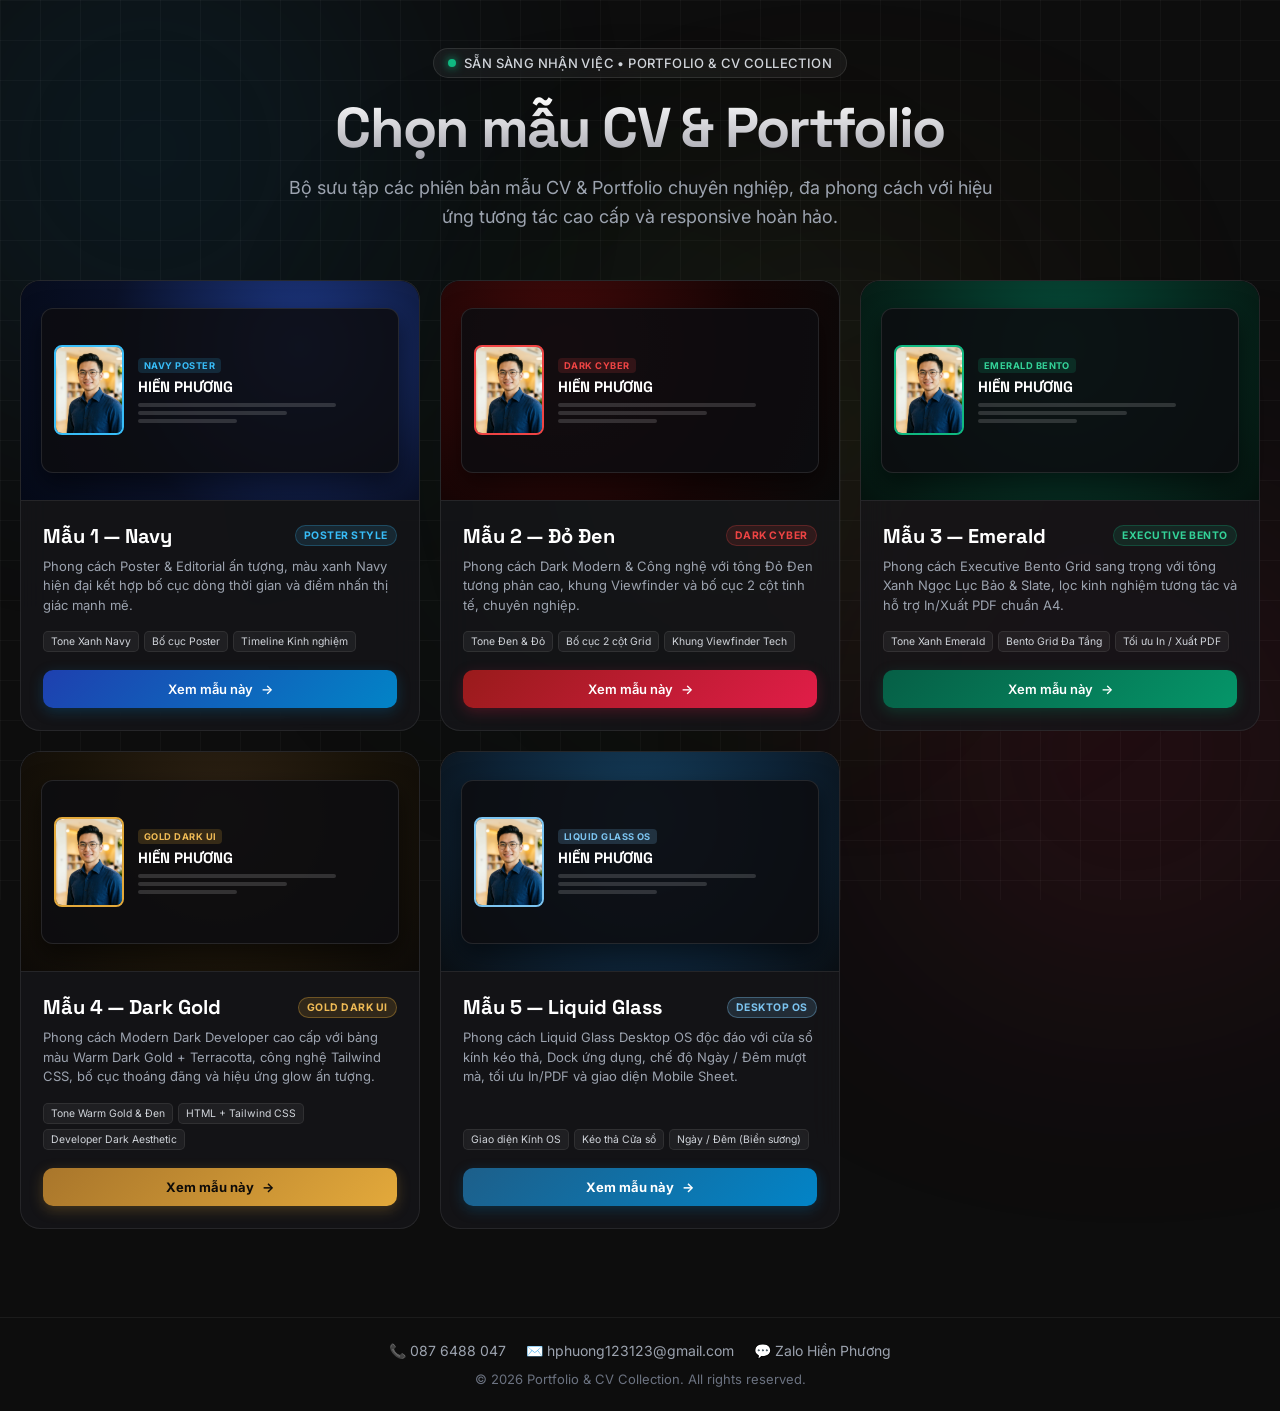
==== commit 6847564c: "feat: thêm mẫu 5 Liquid Glass (desktop OS, ngày/đêm, Biển sương)" ====
--- a/index.html
+++ b/index.html
@@ -38,6 +38,9 @@
       --gold-accent: #E3A93B;
       --gold-glow: rgba(227, 169, 59, 0.22);
 
+      --glass-accent: #7CC4F0;
+      --glass-glow: rgba(124, 196, 240, 0.25);
+
       --font-body: 'Inter', -apple-system, BlinkMacSystemFont, sans-serif;
       --font-title: 'Space Grotesk', sans-serif;
     }
@@ -111,7 +114,7 @@
     /* Main Container */
     .container {
       width: 100%;
-      max-width: 1360px;
+      max-width: 1560px;
       margin: 0 auto;
       padding: 48px 20px;
       position: relative;
@@ -191,8 +194,8 @@
        ========================================================================== */
     .cards-grid {
       display: grid;
-      grid-template-columns: repeat(4, 1fr);
-      gap: 22px;
+      grid-template-columns: repeat(5, 1fr);
+      gap: 20px;
       margin-bottom: 40px;
     }
 
@@ -234,6 +237,11 @@
     .template-card.card-developer:hover {
       box-shadow: 0 20px 40px -15px var(--gold-glow);
       border-color: rgba(227, 169, 59, 0.45);
+    }
+
+    .template-card.card-glass:hover {
+      box-shadow: 0 20px 40px -15px var(--glass-glow);
+      border-color: rgba(124, 196, 240, 0.45);
     }
 
     /* Card Preview / Thumbnail */
@@ -276,6 +284,10 @@
 
     .developer-preview-bg {
       background: radial-gradient(circle at 50% 30%, #2e2214 0%, #191309 60%, #0e0b08 100%);
+    }
+
+    .glass-preview-bg {
+      background: radial-gradient(circle at 50% 30%, #153e5c 0%, #0d2235 60%, #0a0f14 100%);
     }
 
     /* Inner Preview Mockup Layout */
@@ -320,6 +332,10 @@
       border: 2px solid #e3a93b;
     }
 
+    .card-glass .mockup-avatar-wrap {
+      border: 2px solid #7cc4f0;
+    }
+
     .mockup-avatar {
       width: 100%;
       height: 100%;
@@ -365,6 +381,11 @@
       color: #f0bb55;
     }
 
+    .card-glass .mockup-tag {
+      background: rgba(124, 196, 240, 0.18);
+      color: #7cc4f0;
+    }
+
     .mockup-name {
       font-family: var(--font-title);
       font-size: 0.9375rem;
@@ -445,6 +466,12 @@
       background: rgba(227, 169, 59, 0.15);
       color: #F0BB55;
       border: 1px solid rgba(227, 169, 59, 0.35);
+    }
+
+    .pill-glass {
+      background: rgba(124, 196, 240, 0.15);
+      color: #7cc4f0;
+      border: 1px solid rgba(124, 196, 240, 0.35);
     }
 
     .card-desc {
@@ -532,6 +559,18 @@
       color: #0E0B08;
     }
 
+    .btn-glass {
+      background: linear-gradient(135deg, #1d5f8a 0%, #0284c7 100%);
+      color: #FFFFFF;
+      font-weight: 700;
+      box-shadow: 0 4px 14px rgba(2, 132, 199, 0.25);
+    }
+    .btn-glass:hover {
+      background: linear-gradient(135deg, #0284c7 0%, #7cc4f0 100%);
+      box-shadow: 0 6px 20px rgba(124, 196, 240, 0.45);
+      color: #0A0F14;
+    }
+
     .btn-view .arrow-icon {
       transition: transform 0.2s ease;
     }
@@ -582,14 +621,21 @@
     /* ==========================================================================
        RESPONSIVE DESIGN
        ========================================================================== */
-    @media (max-width: 1200px) {
+    @media (max-width: 1400px) {
+      .cards-grid {
+        grid-template-columns: repeat(3, 1fr);
+        gap: 20px;
+      }
+    }
+
+    @media (max-width: 1024px) {
       .cards-grid {
         grid-template-columns: repeat(2, 1fr);
-        gap: 22px;
+        gap: 20px;
       }
     }
 
-    @media (max-width: 768px) {
+    @media (max-width: 640px) {
       .container {
         padding: 32px 16px;
       }
@@ -800,6 +846,46 @@
         </div>
       </article>
 
+      <!-- Card 5: Mẫu 5 - Liquid Glass Desktop -->
+      <article class="template-card card-glass">
+        <div class="card-preview">
+          <div class="preview-bg glass-preview-bg"></div>
+          <div class="preview-mockup">
+            <div class="mockup-avatar-wrap">
+              <img src="templates/mau-5-glass/assets/hien-phuong.png" alt="Hiền Phương - Mẫu Liquid Glass" class="mockup-avatar" />
+            </div>
+            <div class="mockup-content">
+              <span class="mockup-tag">Liquid Glass OS</span>
+              <span class="mockup-name">HIỀN PHƯƠNG</span>
+              <div class="mockup-lines">
+                <div class="mockup-line w-80"></div>
+                <div class="mockup-line w-60"></div>
+                <div class="mockup-line w-40"></div>
+              </div>
+            </div>
+          </div>
+        </div>
+
+        <div class="card-content">
+          <div class="card-header-row">
+            <h2 class="card-title">Mẫu 5 — Liquid Glass</h2>
+            <span class="card-pill pill-glass">Desktop OS</span>
+          </div>
+          <p class="card-desc">
+            Phong cách Liquid Glass Desktop OS độc đáo với cửa sổ kính kéo thả, Dock ứng dụng, chế độ Ngày / Đêm mượt mà, tối ưu In/PDF và giao diện Mobile Sheet.
+          </p>
+          <div class="card-tags">
+            <span class="tag-item">Giao diện Kính OS</span>
+            <span class="tag-item">Kéo thả Cửa sổ</span>
+            <span class="tag-item">Ngày / Đêm (Biển sương)</span>
+          </div>
+          <a href="templates/mau-5-glass/index.html" class="btn-view btn-glass">
+            Xem mẫu này
+            <span class="arrow-icon">→</span>
+          </a>
+        </div>
+      </article>
+
     </section>
 
   </main>
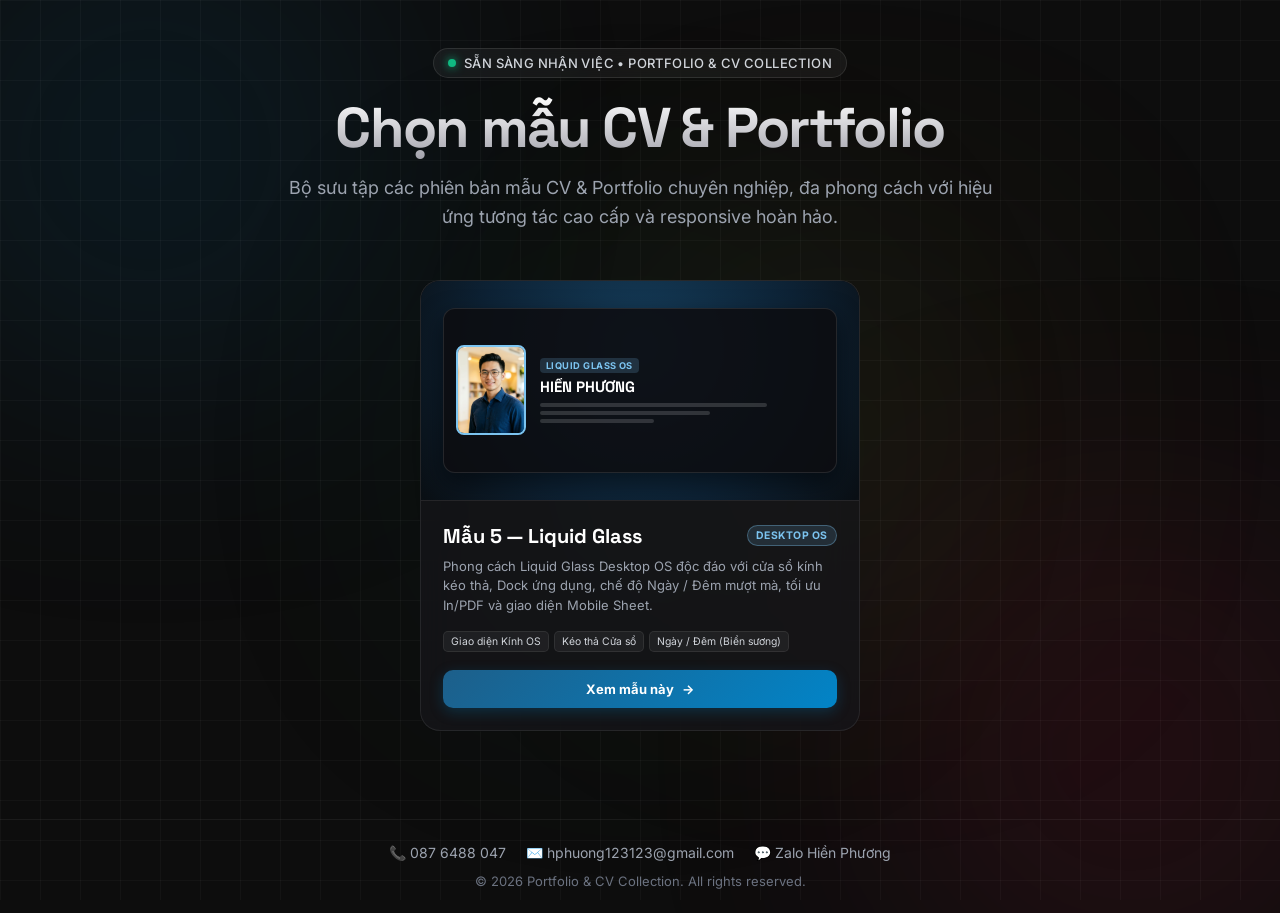
==== commit 5afb4e69: "feat: tạm ẩn mẫu 1-4, chỉ hiển thị mẫu 5 Liquid Glass" ====
--- a/index.html
+++ b/index.html
@@ -193,9 +193,10 @@
        GALLERY CARDS GRID
        ========================================================================== */
     .cards-grid {
-      display: grid;
-      grid-template-columns: repeat(5, 1fr);
-      gap: 20px;
+      display: flex;
+      flex-wrap: wrap;
+      justify-content: center;
+      gap: 24px;
       margin-bottom: 40px;
     }
 
@@ -211,6 +212,13 @@
       text-decoration: none;
       color: inherit;
       position: relative;
+      width: 100%;
+      max-width: 440px;
+    }
+
+    /* Ẩn các mẫu 1-4, chỉ hiện mẫu 5 (giữ nguyên code, không xóa) */
+    .template-card:not(.card-glass) {
+      display: none !important;
     }
 
     .template-card:hover {
@@ -686,8 +694,8 @@
     <!-- 4 Cards Gallery Grid -->
     <section class="cards-grid">
       
-      <!-- Card 1: Mẫu 1 - Navy -->
-      <article class="template-card card-navy">
+      <!-- Card 1: Mẫu 1 - Navy (Tạm ẩn) -->
+      <article class="template-card card-navy" style="display: none;" hidden>
         <div class="card-preview">
           <div class="preview-bg navy-preview-bg"></div>
           <div class="preview-mockup">
@@ -726,8 +734,8 @@
         </div>
       </article>
 
-      <!-- Card 2: Mẫu 2 - Đỏ Đen -->
-      <article class="template-card card-do-den">
+      <!-- Card 2: Mẫu 2 - Đỏ Đen (Tạm ẩn) -->
+      <article class="template-card card-do-den" style="display: none;" hidden>
         <div class="card-preview">
           <div class="preview-bg doden-preview-bg"></div>
           <div class="preview-mockup">
@@ -766,8 +774,8 @@
         </div>
       </article>
 
-      <!-- Card 3: Mẫu 3 - Emerald Bento -->
-      <article class="template-card card-emerald">
+      <!-- Card 3: Mẫu 3 - Emerald Bento (Tạm ẩn) -->
+      <article class="template-card card-emerald" style="display: none;" hidden>
         <div class="card-preview">
           <div class="preview-bg emerald-preview-bg"></div>
           <div class="preview-mockup">
@@ -806,8 +814,8 @@
         </div>
       </article>
 
-      <!-- Card 4: Mẫu 4 - Dark Gold Developer -->
-      <article class="template-card card-developer">
+      <!-- Card 4: Mẫu 4 - Dark Gold Developer (Tạm ẩn) -->
+      <article class="template-card card-developer" style="display: none;" hidden>
         <div class="card-preview">
           <div class="preview-bg developer-preview-bg"></div>
           <div class="preview-mockup">
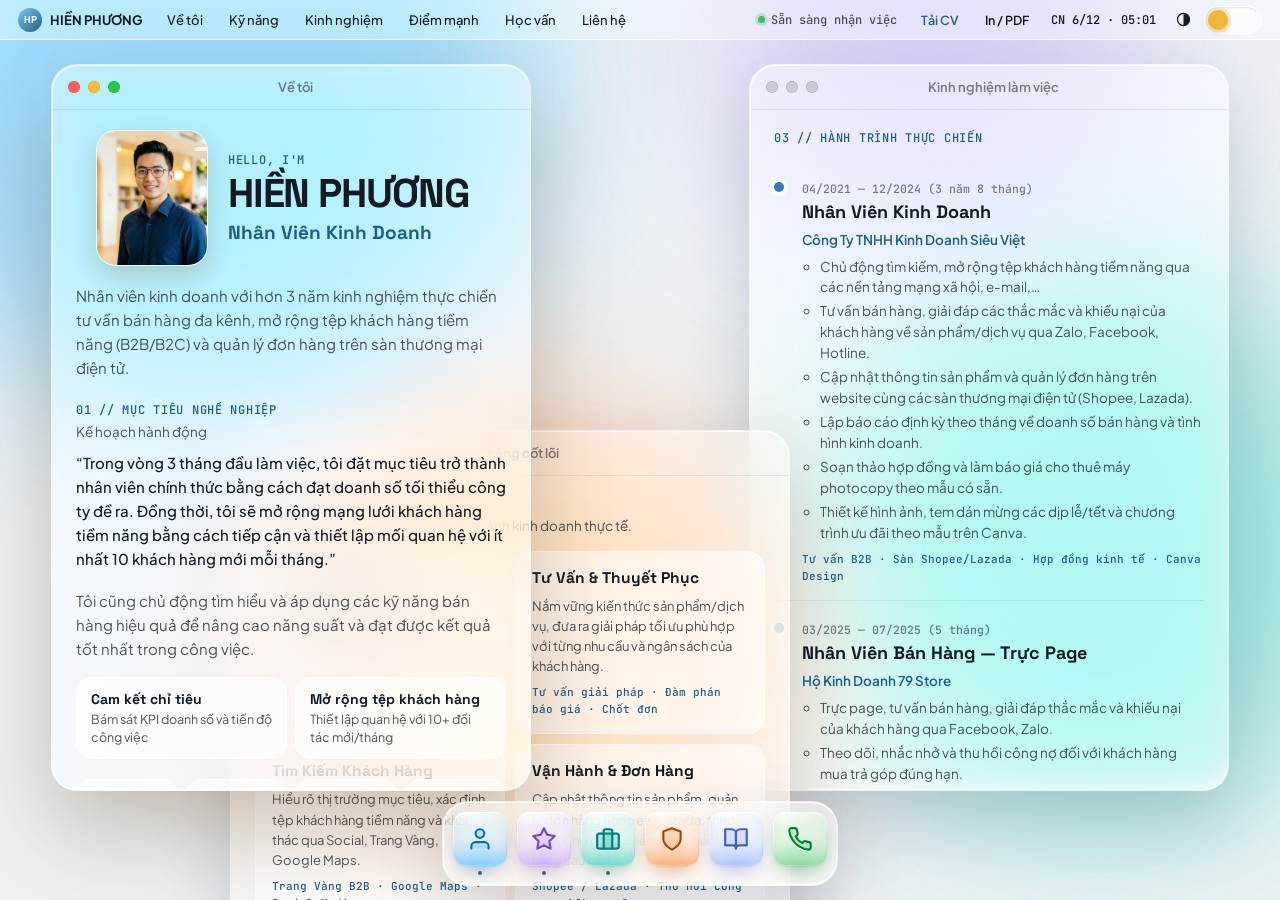
==== commit cdda94d9: "feat: trang gốc hiển thị thẳng Mẫu 5 Liquid Glass (bản xuất tĩnh) + CV PDF - index.html: xuất tĩnh t" ====
--- a/index.html
+++ b/index.html
@@ -1,912 +1,298 @@
 <!DOCTYPE html>
-<html lang="vi">
+<html lang="vi" data-theme="light" data-palette="ocean">
 <head>
   <meta charset="UTF-8" />
   <meta name="viewport" content="width=device-width, initial-scale=1.0" />
-  <title>Chọn Mẫu CV — Hiền Phương | Portfolio & CV</title>
-  <meta name="description" content="Khám phá và lựa chọn các phiên bản mẫu CV & Portfolio chuyên nghiệp của Hiền Phương - Nhân Viên Kinh Doanh." />
+  <title>Hiền Phương — Nhân Viên Kinh Doanh | Liquid Glass Portfolio &amp; CV</title>
+  <meta name="description" content="Portfolio &amp; CV cá nhân của Hiền Phương - Nhân Viên Kinh Doanh với hơn 3 năm kinh nghiệm thực chiến tư vấn bán hàng đa kênh, mở rộng tệp khách hàng B2B/B2C và quản lý đơn hàng sàn TMĐT." />
   <meta name="author" content="Hiền Phương" />
-
-  <!-- Google Fonts -->
-  <link rel="preconnect" href="https://fonts.googleapis.com" />
-  <link rel="preconnect" href="https://fonts.gstatic.com" crossorigin />
-  <link href="https://fonts.googleapis.com/css2?family=Inter:wght@400;500;600;700;800;900&family=Space+Grotesk:wght@500;600;700;800&display=swap" rel="stylesheet" />
-
-  <style>
-    /* ==========================================================================
-       CSS VARIABLES & RESET
-       ========================================================================== */
-    :root {
-      --bg-color: #0D0D0D;
-      --card-bg: rgba(22, 22, 26, 0.75);
-      --card-border: rgba(255, 255, 255, 0.08);
-      --card-border-hover: rgba(255, 255, 255, 0.22);
-      
-      --text-main: #F3F4F6;
-      --text-muted: #9CA3AF;
-      --text-sub: #6B7280;
-
-      --navy-accent: #38BDF8;
-      --navy-glow: rgba(56, 189, 248, 0.18);
-      
-      --crimson-accent: #EF4444;
-      --crimson-glow: rgba(239, 68, 68, 0.18);
-
-      --emerald-accent: #10B981;
-      --emerald-glow: rgba(16, 185, 129, 0.22);
-
-      --gold-accent: #E3A93B;
-      --gold-glow: rgba(227, 169, 59, 0.22);
-
-      --glass-accent: #7CC4F0;
-      --glass-glow: rgba(124, 196, 240, 0.25);
-
-      --font-body: 'Inter', -apple-system, BlinkMacSystemFont, sans-serif;
-      --font-title: 'Space Grotesk', sans-serif;
-    }
-
-    * {
-      box-sizing: border-box;
-      margin: 0;
-      padding: 0;
-    }
-
-    body {
-      background-color: var(--bg-color);
-      color: var(--text-main);
-      font-family: var(--font-body);
-      min-height: 100vh;
-      display: flex;
-      flex-direction: column;
-      justify-content: space-between;
-      overflow-x: hidden;
-      position: relative;
-      -webkit-font-smoothing: antialiased;
-    }
-
-    /* Ambient Background Glow */
-    .ambient-glow {
-      position: fixed;
-      width: 500px;
-      height: 500px;
-      border-radius: 50%;
-      filter: blur(140px);
-      pointer-events: none;
-      z-index: 0;
-      opacity: 0.35;
-    }
-    .glow-left {
-      top: -100px;
-      left: -100px;
-      background: radial-gradient(circle, #0284c7 0%, transparent 70%);
-    }
-    .glow-center {
-      top: 50%;
-      left: 50%;
-      transform: translate(-50%, -50%);
-      background: radial-gradient(circle, #059669 0%, transparent 70%);
-      opacity: 0.18;
-    }
-    .glow-right {
-      bottom: -100px;
-      right: -100px;
-      background: radial-gradient(circle, #e11d48 0%, transparent 70%);
-    }
-    .glow-gold {
-      top: 20%;
-      right: 15%;
-      background: radial-gradient(circle, #e3a93b 0%, transparent 70%);
-      opacity: 0.18;
-    }
-
-    /* Subtle Grid Background Pattern */
-    .grid-pattern {
-      position: fixed;
-      inset: 0;
-      background-image: 
-        linear-gradient(to right, rgba(255, 255, 255, 0.03) 1px, transparent 1px),
-        linear-gradient(to bottom, rgba(255, 255, 255, 0.03) 1px, transparent 1px);
-      background-size: 40px 40px;
-      z-index: 0;
-      pointer-events: none;
-    }
-
-    /* Main Container */
-    .container {
-      width: 100%;
-      max-width: 1560px;
-      margin: 0 auto;
-      padding: 48px 20px;
-      position: relative;
-      z-index: 1;
-      flex: 1;
-      display: flex;
-      flex-direction: column;
-      justify-content: center;
-    }
-
-    /* ==========================================================================
-       HEADER SECTION
-       ========================================================================== */
-    .gallery-header {
-      text-align: center;
-      margin-bottom: 48px;
-    }
-
-    .badge-status {
-      display: inline-flex;
-      align-items: center;
-      gap: 8px;
-      background: rgba(255, 255, 255, 0.05);
-      border: 1px solid rgba(255, 255, 255, 0.1);
-      padding: 6px 14px;
-      border-radius: 9999px;
-      font-size: 0.8125rem;
-      font-weight: 500;
-      color: #D1D5DB;
-      letter-spacing: 0.03em;
-      margin-bottom: 18px;
-      backdrop-filter: blur(8px);
-    }
-
-    .status-dot {
-      width: 8px;
-      height: 8px;
-      background-color: #10B981;
-      border-radius: 50%;
-      box-shadow: 0 0 10px #10B981;
-      animation: pulse 2s infinite;
-    }
-
-    @keyframes pulse {
-      0%, 100% { opacity: 1; transform: scale(1); }
-      50% { opacity: 0.5; transform: scale(0.85); }
-    }
-
-    .main-title {
-      font-family: var(--font-title);
-      font-size: clamp(2.25rem, 5vw, 3.5rem);
-      font-weight: 800;
-      letter-spacing: -0.03em;
-      line-height: 1.15;
-      margin-bottom: 14px;
-      background: linear-gradient(180deg, #FFFFFF 0%, #A1A1AA 100%);
-      -webkit-background-clip: text;
-      background-clip: text;
-      -webkit-text-fill-color: transparent;
-    }
-
-    .sub-title {
-      font-size: clamp(1rem, 2vw, 1.125rem);
-      color: var(--text-muted);
-      max-width: 720px;
-      margin: 0 auto;
-      line-height: 1.6;
-    }
-
-    .sub-title strong {
-      color: #FFFFFF;
-      font-weight: 600;
-    }
-
-    /* ==========================================================================
-       GALLERY CARDS GRID
-       ========================================================================== */
-    .cards-grid {
-      display: flex;
-      flex-wrap: wrap;
-      justify-content: center;
-      gap: 24px;
-      margin-bottom: 40px;
-    }
-
-    .template-card {
-      background: var(--card-bg);
-      border: 1px solid var(--card-border);
-      border-radius: 20px;
-      overflow: hidden;
-      display: flex;
-      flex-direction: column;
-      transition: all 0.35s cubic-bezier(0.16, 1, 0.3, 1);
-      backdrop-filter: blur(16px);
-      text-decoration: none;
-      color: inherit;
-      position: relative;
-      width: 100%;
-      max-width: 440px;
-    }
-
-    /* Ẩn các mẫu 1-4, chỉ hiện mẫu 5 (giữ nguyên code, không xóa) */
-    .template-card:not(.card-glass) {
-      display: none !important;
-    }
-
-    .template-card:hover {
-      transform: translateY(-8px);
-      border-color: var(--card-border-hover);
-      box-shadow: 0 20px 40px -15px rgba(0, 0, 0, 0.7);
-    }
-
-    .template-card.card-navy:hover {
-      box-shadow: 0 20px 40px -15px var(--navy-glow);
-      border-color: rgba(56, 189, 248, 0.4);
-    }
-
-    .template-card.card-do-den:hover {
-      box-shadow: 0 20px 40px -15px var(--crimson-glow);
-      border-color: rgba(239, 68, 68, 0.4);
-    }
-
-    .template-card.card-emerald:hover {
-      box-shadow: 0 20px 40px -15px var(--emerald-glow);
-      border-color: rgba(52, 211, 153, 0.4);
-    }
-
-    .template-card.card-developer:hover {
-      box-shadow: 0 20px 40px -15px var(--gold-glow);
-      border-color: rgba(227, 169, 59, 0.45);
-    }
-
-    .template-card.card-glass:hover {
-      box-shadow: 0 20px 40px -15px var(--glass-glow);
-      border-color: rgba(124, 196, 240, 0.45);
-    }
-
-    /* Card Preview / Thumbnail */
-    .card-preview {
-      width: 100%;
-      height: 220px;
-      position: relative;
-      overflow: hidden;
-      background: #121216;
-      display: flex;
-      align-items: center;
-      justify-content: center;
-      border-bottom: 1px solid var(--card-border);
-    }
-
-    /* Mock visual background for preview */
-    .preview-bg {
-      position: absolute;
-      inset: 0;
-      background-size: cover;
-      background-position: center top;
-      transition: transform 0.5s ease;
-    }
-
-    .template-card:hover .preview-bg {
-      transform: scale(1.04);
-    }
-
-    .navy-preview-bg {
-      background: radial-gradient(circle at 70% 30%, #1e3a8a 0%, #0a1128 60%, #050a18 100%);
-    }
-
-    .doden-preview-bg {
-      background: radial-gradient(circle at 30% 30%, #450a0a 0%, #170505 60%, #0a0a0a 100%);
-    }
-
-    .emerald-preview-bg {
-      background: radial-gradient(circle at 50% 30%, #064e3b 0%, #06281e 60%, #05140f 100%);
-    }
-
-    .developer-preview-bg {
-      background: radial-gradient(circle at 50% 30%, #2e2214 0%, #191309 60%, #0e0b08 100%);
-    }
-
-    .glass-preview-bg {
-      background: radial-gradient(circle at 50% 30%, #153e5c 0%, #0d2235 60%, #0a0f14 100%);
-    }
-
-    /* Inner Preview Mockup Layout */
-    .preview-mockup {
-      position: relative;
-      z-index: 2;
-      display: flex;
-      align-items: center;
-      gap: 14px;
-      width: 90%;
-      height: 75%;
-      background: rgba(13, 13, 16, 0.88);
-      border: 1px solid rgba(255, 255, 255, 0.1);
-      border-radius: 12px;
-      padding: 12px;
-      box-shadow: 0 10px 25px rgba(0,0,0,0.5);
-    }
-
-    .mockup-avatar-wrap {
-      width: 70px;
-      height: 90px;
-      border-radius: 8px;
-      overflow: hidden;
-      flex-shrink: 0;
-      background: #1f2937;
-      position: relative;
-    }
-
-    .card-navy .mockup-avatar-wrap {
-      border: 2px solid #38bdf8;
-    }
-
-    .card-do-den .mockup-avatar-wrap {
-      border: 2px solid #ef4444;
-    }
-
-    .card-emerald .mockup-avatar-wrap {
-      border: 2px solid #10b981;
-    }
-
-    .card-developer .mockup-avatar-wrap {
-      border: 2px solid #e3a93b;
-    }
-
-    .card-glass .mockup-avatar-wrap {
-      border: 2px solid #7cc4f0;
-    }
-
-    .mockup-avatar {
-      width: 100%;
-      height: 100%;
-      object-fit: cover;
-      object-position: top center;
-    }
-
-    .mockup-content {
-      flex: 1;
-      display: flex;
-      flex-direction: column;
-      gap: 5px;
-      overflow: hidden;
-    }
-
-    .mockup-tag {
-      font-size: 0.58rem;
-      font-weight: 700;
-      letter-spacing: 0.05em;
-      text-transform: uppercase;
-      padding: 2px 6px;
-      border-radius: 4px;
-      width: fit-content;
-    }
-
-    .card-navy .mockup-tag {
-      background: rgba(56, 189, 248, 0.15);
-      color: #38bdf8;
-    }
-
-    .card-do-den .mockup-tag {
-      background: rgba(239, 68, 68, 0.15);
-      color: #ef4444;
-    }
-
-    .card-emerald .mockup-tag {
-      background: rgba(16, 185, 129, 0.15);
-      color: #34d399;
-    }
-
-    .card-developer .mockup-tag {
-      background: rgba(227, 169, 59, 0.18);
-      color: #f0bb55;
-    }
-
-    .card-glass .mockup-tag {
-      background: rgba(124, 196, 240, 0.18);
-      color: #7cc4f0;
-    }
-
-    .mockup-name {
-      font-family: var(--font-title);
-      font-size: 0.9375rem;
-      font-weight: 700;
-      color: #FFFFFF;
-      line-height: 1.2;
-      white-space: nowrap;
-      overflow: hidden;
-      text-overflow: ellipsis;
-    }
-
-    .mockup-lines {
-      display: flex;
-      flex-direction: column;
-      gap: 4px;
-      margin-top: 2px;
-    }
-
-    .mockup-line {
-      height: 4px;
-      background: rgba(255, 255, 255, 0.15);
-      border-radius: 2px;
-    }
-    .mockup-line.w-80 { width: 80%; }
-    .mockup-line.w-60 { width: 60%; }
-    .mockup-line.w-40 { width: 40%; }
-
-    /* Card Content */
-    .card-content {
-      padding: 22px;
-      display: flex;
-      flex-direction: column;
-      flex: 1;
-    }
-
-    .card-header-row {
-      display: flex;
-      align-items: center;
-      justify-content: space-between;
-      margin-bottom: 8px;
-    }
-
-    .card-title {
-      font-family: var(--font-title);
-      font-size: 1.25rem;
-      font-weight: 700;
-      color: #FFFFFF;
-    }
-
-    .card-pill {
-      font-size: 0.65rem;
-      font-weight: 700;
-      padding: 3px 8px;
-      border-radius: 999px;
-      text-transform: uppercase;
-      letter-spacing: 0.05em;
-    }
-
-    .pill-navy {
-      background: rgba(56, 189, 248, 0.12);
-      color: #38BDF8;
-      border: 1px solid rgba(56, 189, 248, 0.25);
-    }
-
-    .pill-crimson {
-      background: rgba(239, 68, 68, 0.12);
-      color: #EF4444;
-      border: 1px solid rgba(239, 68, 68, 0.25);
-    }
-
-    .pill-emerald {
-      background: rgba(16, 185, 129, 0.12);
-      color: #34D399;
-      border: 1px solid rgba(16, 185, 129, 0.25);
-    }
-
-    .pill-developer {
-      background: rgba(227, 169, 59, 0.15);
-      color: #F0BB55;
-      border: 1px solid rgba(227, 169, 59, 0.35);
-    }
-
-    .pill-glass {
-      background: rgba(124, 196, 240, 0.15);
-      color: #7cc4f0;
-      border: 1px solid rgba(124, 196, 240, 0.35);
-    }
-
-    .card-desc {
-      font-size: 0.8125rem;
-      color: var(--text-muted);
-      line-height: 1.5;
-      margin-bottom: 16px;
-      flex: 1;
-    }
-
-    .card-tags {
-      display: flex;
-      flex-wrap: wrap;
-      gap: 5px;
-      margin-bottom: 18px;
-    }
-
-    .tag-item {
-      font-size: 0.65rem;
-      color: #D1D5DB;
-      background: rgba(255, 255, 255, 0.05);
-      border: 1px solid rgba(255, 255, 255, 0.08);
-      padding: 3px 7px;
-      border-radius: 5px;
-    }
-
-    /* Card Action Button */
-    .btn-view {
-      display: inline-flex;
-      align-items: center;
-      justify-content: center;
-      gap: 8px;
-      width: 100%;
-      padding: 11px 16px;
-      border-radius: 10px;
-      font-size: 0.8125rem;
-      font-weight: 600;
-      text-decoration: none;
-      transition: all 0.25s ease;
-      cursor: pointer;
-    }
-
-    .btn-navy {
-      background: linear-gradient(135deg, #1E40AF 0%, #0284C7 100%);
-      color: #FFFFFF;
-      box-shadow: 0 4px 14px rgba(2, 132, 199, 0.25);
-    }
-    .btn-navy:hover {
-      background: linear-gradient(135deg, #2563EB 0%, #38BDF8 100%);
-      box-shadow: 0 6px 20px rgba(56, 189, 248, 0.4);
-      color: #FFFFFF;
-    }
-
-    .btn-crimson {
-      background: linear-gradient(135deg, #991B1B 0%, #E11D48 100%);
-      color: #FFFFFF;
-      box-shadow: 0 4px 14px rgba(225, 29, 72, 0.25);
-    }
-    .btn-crimson:hover {
-      background: linear-gradient(135deg, #B91C1C 0%, #F43F5E 100%);
-      box-shadow: 0 6px 20px rgba(244, 63, 94, 0.4);
-      color: #FFFFFF;
-    }
-
-    .btn-emerald {
-      background: linear-gradient(135deg, #065F46 0%, #059669 100%);
-      color: #FFFFFF;
-      box-shadow: 0 4px 14px rgba(5, 150, 105, 0.25);
-    }
-    .btn-emerald:hover {
-      background: linear-gradient(135deg, #059669 0%, #10B981 100%);
-      box-shadow: 0 6px 20px rgba(16, 185, 129, 0.4);
-      color: #FFFFFF;
-    }
-
-    .btn-developer {
-      background: linear-gradient(135deg, #A9762B 0%, #E3A93B 100%);
-      color: #0E0B08;
-      font-weight: 700;
-      box-shadow: 0 4px 14px rgba(227, 169, 59, 0.25);
-    }
-    .btn-developer:hover {
-      background: linear-gradient(135deg, #E3A93B 0%, #F0BB55 100%);
-      box-shadow: 0 6px 20px rgba(227, 169, 59, 0.45);
-      color: #0E0B08;
-    }
-
-    .btn-glass {
-      background: linear-gradient(135deg, #1d5f8a 0%, #0284c7 100%);
-      color: #FFFFFF;
-      font-weight: 700;
-      box-shadow: 0 4px 14px rgba(2, 132, 199, 0.25);
-    }
-    .btn-glass:hover {
-      background: linear-gradient(135deg, #0284c7 0%, #7cc4f0 100%);
-      box-shadow: 0 6px 20px rgba(124, 196, 240, 0.45);
-      color: #0A0F14;
-    }
-
-    .btn-view .arrow-icon {
-      transition: transform 0.2s ease;
-    }
-
-    .template-card:hover .btn-view .arrow-icon {
-      transform: translateX(4px);
-    }
-
-    /* ==========================================================================
-       FOOTER & QUICK CONTACT
-       ========================================================================== */
-    .gallery-footer {
-      border-top: 1px solid rgba(255, 255, 255, 0.06);
-      padding: 24px 0;
-      text-align: center;
-      position: relative;
-      z-index: 1;
-    }
-
-    .footer-contact {
-      display: flex;
-      justify-content: center;
-      align-items: center;
-      gap: 20px;
-      flex-wrap: wrap;
-      margin-bottom: 12px;
-      font-size: 0.875rem;
-    }
-
-    .footer-contact a {
-      color: var(--text-muted);
-      text-decoration: none;
-      transition: color 0.2s ease;
-      display: inline-flex;
-      align-items: center;
-      gap: 6px;
-    }
-
-    .footer-contact a:hover {
-      color: #FFFFFF;
-    }
-
-    .footer-copy {
-      font-size: 0.8125rem;
-      color: var(--text-sub);
-    }
-
-    /* ==========================================================================
-       RESPONSIVE DESIGN
-       ========================================================================== */
-    @media (max-width: 1400px) {
-      .cards-grid {
-        grid-template-columns: repeat(3, 1fr);
-        gap: 20px;
-      }
-    }
-
-    @media (max-width: 1024px) {
-      .cards-grid {
-        grid-template-columns: repeat(2, 1fr);
-        gap: 20px;
-      }
-    }
-
-    @media (max-width: 640px) {
-      .container {
-        padding: 32px 16px;
-      }
-      .gallery-header {
-        margin-bottom: 32px;
-      }
-      .cards-grid {
-        grid-template-columns: 1fr;
-        gap: 20px;
-      }
-      .card-preview {
-        height: 210px;
-      }
-      .card-content {
-        padding: 18px;
-      }
-      .footer-contact {
-        flex-direction: column;
-        gap: 10px;
-      }
-    }
-  </style>
+  <meta name="theme-color" content="#eef2f5" />
+  <script>
+    (function () {
+      var t; try { t = localStorage.getItem('hp-glass-theme'); } catch (e) {}
+      if (!t) t = "auto";
+      if (t === 'auto') t = window.matchMedia('(prefers-color-scheme: dark)').matches ? 'dark' : 'light';
+      document.documentElement.setAttribute('data-theme', t);
+      var c; try { c = localStorage.getItem('hp-glass-clear'); } catch (e) {}
+      if (c === null || isNaN(+c)) c = 45;
+      document.documentElement.style.setProperty('--clear', (+c / 100).toFixed(2));
+    })();
+  </script>
+    <!-- Mẫu 5 Liquid Glass (font tự host: assets/fonts/fonts.css) -->
+  <link rel="stylesheet" href="/assets/style5.css" />
 </head>
 <body>
 
-  <!-- Ambient Glow Backgrounds -->
-  <div class="ambient-glow glow-left"></div>
-  <div class="ambient-glow glow-center"></div>
-  <div class="ambient-glow glow-gold"></div>
-  <div class="ambient-glow glow-right"></div>
-  <div class="grid-pattern"></div>
-
-  <!-- Main Container -->
-  <main class="container">
-    
-    <!-- Gallery Header -->
-    <header class="gallery-header">
-      <div class="badge-status">
-        <span class="status-dot"></span>
-        SẴN SÀNG NHẬN VIỆC • PORTFOLIO &amp; CV COLLECTION
-      </div>
-      <h1 class="main-title">Chọn mẫu CV &amp; Portfolio</h1>
-      <p class="sub-title">
-        Bộ sưu tập các phiên bản mẫu CV &amp; Portfolio chuyên nghiệp, đa phong cách với hiệu ứng tương tác cao cấp và responsive hoàn hảo.
-      </p>
-    </header>
-
-    <!-- 4 Cards Gallery Grid -->
-    <section class="cards-grid">
-      
-      <!-- Card 1: Mẫu 1 - Navy (Tạm ẩn) -->
-      <article class="template-card card-navy" style="display: none;" hidden>
-        <div class="card-preview">
-          <div class="preview-bg navy-preview-bg"></div>
-          <div class="preview-mockup">
-            <div class="mockup-avatar-wrap">
-              <img src="templates/mau-1-navy/assets/hien-phuong.png" alt="Hiền Phương - Mẫu Navy" class="mockup-avatar" />
-            </div>
-            <div class="mockup-content">
-              <span class="mockup-tag">Navy Poster</span>
-              <span class="mockup-name">HIỀN PHƯƠNG</span>
-              <div class="mockup-lines">
-                <div class="mockup-line w-80"></div>
-                <div class="mockup-line w-60"></div>
-                <div class="mockup-line w-40"></div>
-              </div>
-            </div>
+  <div class="mesh" aria-hidden="true"><i class="b1"></i><i class="b2"></i><i class="b3"></i><i class="b4"></i></div>
+
+  <!-- Menu bar -->
+  <header class="menubar">
+    <div class="menubar-left">
+      <a class="brand" href="#" data-open="about" aria-label="Mở hồ sơ"><span class="brand-mark">HP</span><span class="brand-name">HIỀN PHƯƠNG</span></a>
+              <a class="menu-link" href="#" data-open="about">Về tôi</a>
+              <a class="menu-link" href="#" data-open="skills">Kỹ năng</a>
+              <a class="menu-link" href="#" data-open="exp">Kinh nghiệm</a>
+              <a class="menu-link" href="#" data-open="strengths">Điểm mạnh</a>
+              <a class="menu-link" href="#" data-open="edu">Học vấn</a>
+              <a class="menu-link" href="#" data-open="contact">Liên hệ</a>
+          </div>
+    <div class="menubar-right">
+              <span class="status"><span class="status-dot"></span>Sẵn sàng nhận việc</span>
+                    <a class="menu-btn" href="CV-Hien-Phuong.pdf" download title="Tải CV dạng PDF">Tải CV</a>
+            <button class="menu-btn" id="btnPrintCV" type="button" title="In hoặc lưu hồ sơ dạng PDF">In / PDF</button>
+      <span class="clock" id="clock"></span>
+      <div class="clear-wrap">
+        <button class="clear-btn" id="clearBtn" type="button" aria-label="Điều chỉnh độ trong suốt" aria-expanded="false" aria-controls="clearPop" title="Độ trong suốt"><svg viewBox="0 0 24 24" aria-hidden="true"><circle cx="12" cy="12" r="8.5"></circle><path class="fill" d="M12 3.5a8.5 8.5 0 0 1 0 17z"></path></svg></button>
+        <div class="clear-pop glass" id="clearPop" role="dialog" aria-label="Độ trong suốt">
+          <div class="cp-head"><span>Độ trong suốt</span><output id="clearVal" for="clearRange">45%</output></div>
+          <input class="cp-range" id="clearRange" type="range" min="0" max="100" step="1" value="45" aria-label="Độ trong suốt" />
+          <div class="cp-presets" role="group" aria-label="Mức có sẵn">
+            <button type="button" data-clear="12">Mờ đục</button>
+            <button type="button" data-clear="45">Cân bằng</button>
+            <button type="button" data-clear="85">Trong suốt</button>
           </div>
         </div>
-
-        <div class="card-content">
-          <div class="card-header-row">
-            <h2 class="card-title">Mẫu 1 — Navy</h2>
-            <span class="card-pill pill-navy">Poster Style</span>
-          </div>
-          <p class="card-desc">
-            Phong cách Poster &amp; Editorial ấn tượng, màu xanh Navy hiện đại kết hợp bố cục dòng thời gian và điểm nhấn thị giác mạnh mẽ.
-          </p>
-          <div class="card-tags">
-            <span class="tag-item">Tone Xanh Navy</span>
-            <span class="tag-item">Bố cục Poster</span>
-            <span class="tag-item">Timeline Kinh nghiệm</span>
-          </div>
-          <a href="templates/mau-1-navy/" class="btn-view btn-navy">
-            Xem mẫu này
-            <span class="arrow-icon">→</span>
-          </a>
-        </div>
-      </article>
-
-      <!-- Card 2: Mẫu 2 - Đỏ Đen (Tạm ẩn) -->
-      <article class="template-card card-do-den" style="display: none;" hidden>
-        <div class="card-preview">
-          <div class="preview-bg doden-preview-bg"></div>
-          <div class="preview-mockup">
-            <div class="mockup-avatar-wrap">
-              <img src="templates/mau-2-do-den/assets/hien-phuong.png" alt="Hiền Phương - Mẫu Đỏ Đen" class="mockup-avatar" />
-            </div>
-            <div class="mockup-content">
-              <span class="mockup-tag">Dark Cyber</span>
-              <span class="mockup-name">HIỀN PHƯƠNG</span>
-              <div class="mockup-lines">
-                <div class="mockup-line w-80"></div>
-                <div class="mockup-line w-60"></div>
-                <div class="mockup-line w-40"></div>
-              </div>
-            </div>
+      </div>
+      <button class="theme-toggle" id="themeToggle" type="button" aria-label="Chuyển giao diện ngày/đêm" aria-pressed="false"></button>
+    </div>
+  </header>
+
+  <main class="desk">
+
+    <!-- Mobile home screen -->
+    <section class="home" aria-label="Màn hình chính">
+      <div class="home-card glass">
+        <span class="home-ava">
+          <picture><source srcset="/assets/hien-phuong.webp" type="image/webp"><img class="home-avatar" src="/assets/hien-phuong.png" alt="Chân dung HIỀN PHƯƠNG - Nhân Viên Kinh Doanh" width="800" height="800" draggable="false" /></picture>          <span class="status-dot" aria-hidden="true"></span>        </span>
+        <div>
+          <p class="name">HIỀN PHƯƠNG</p>
+          <p class="role">Nhân Viên Kinh Doanh</p>
+                      <p class="mono muted home-meta">3+ năm · TP. Thủ Đức</p>
+                                <p class="home-status">Sẵn sàng nhận việc</p>
+                  </div>
+                  <p class="home-tag">Nhân viên kinh doanh với hơn 3 năm kinh nghiệm thực chiến tư vấn bán hàng đa kênh, mở rộng tệp khách hàng tiềm năng (B2B/B2C) và quản lý đơn hàng trên sàn thương mại điện tử.</p>
+              </div>
+      <nav class="home-grid" aria-label="Mục hồ sơ">
+                  <button class="home-app" type="button" data-open="about"><span class="app-icon ic1"><svg viewBox="0 0 24 24" fill="none" stroke="currentColor" stroke-width="2" stroke-linecap="round" stroke-linejoin="round" aria-hidden="true"><path d="M20 21v-2a4 4 0 0 0-4-4H8a4 4 0 0 0-4 4v2"></path><circle cx="12" cy="7" r="4"></circle></svg></span>Về tôi</button>
+                  <button class="home-app" type="button" data-open="skills"><span class="app-icon ic3"><svg viewBox="0 0 24 24" fill="none" stroke="currentColor" stroke-width="2" stroke-linecap="round" stroke-linejoin="round" aria-hidden="true"><polygon points="12 2 15.09 8.26 22 9.27 17 14.14 18.18 21.02 12 17.77 5.82 21.02 7 14.14 2 9.27 8.91 8.26 12 2"></polygon></svg></span>Kỹ năng</button>
+                  <button class="home-app" type="button" data-open="exp"><span class="app-icon ic2"><svg viewBox="0 0 24 24" fill="none" stroke="currentColor" stroke-width="2" stroke-linecap="round" stroke-linejoin="round" aria-hidden="true"><rect x="2" y="7" width="20" height="14" rx="2" ry="2"></rect><path d="M16 21V5a2 2 0 0 0-2-2h-4a2 2 0 0 0-2 2v16"></path></svg></span>Kinh nghiệm</button>
+                  <button class="home-app" type="button" data-open="strengths"><span class="app-icon ic4"><svg viewBox="0 0 24 24" fill="none" stroke="currentColor" stroke-width="2" stroke-linecap="round" stroke-linejoin="round" aria-hidden="true"><path d="M12 22s8-4 8-10V5l-8-3-8 3v7c0 6 8 10 8 10z"></path></svg></span>Điểm mạnh</button>
+                  <button class="home-app" type="button" data-open="edu"><span class="app-icon ic5"><svg viewBox="0 0 24 24" fill="none" stroke="currentColor" stroke-width="2" stroke-linecap="round" stroke-linejoin="round" aria-hidden="true"><path d="M2 3h6a4 4 0 0 1 4 4v14a3 3 0 0 0-3-3H2z"></path><path d="M22 3h-6a4 4 0 0 0-4 4v14a3 3 0 0 1 3-3h7z"></path></svg></span>Học vấn</button>
+                  <button class="home-app" type="button" data-open="contact"><span class="app-icon ic6"><svg viewBox="0 0 24 24" fill="none" stroke="currentColor" stroke-width="2" stroke-linecap="round" stroke-linejoin="round" aria-hidden="true"><path d="M22 16.92v3a2 2 0 0 1-2.18 2 19.79 19.79 0 0 1-8.63-3.07 19.5 19.5 0 0 1-6-6 19.79 19.79 0 0 1-3.07-8.67A2 2 0 0 1 4.11 2h3a2 2 0 0 1 2 1.72 12.84 12.84 0 0 0 .7 2.81 2 2 0 0 1-.45 2.11L8.09 9.91a16 16 0 0 0 6 6l1.27-1.27a2 2 0 0 1 2.11-.45 12.84 12.84 0 0 0 2.81.7A2 2 0 0 1 22 16.92z"></path></svg></span>Liên hệ</button>
+              </nav>
+
+            <!-- Widget chỉ số: chạm để mở "Về tôi" -->
+      <button class="widget widget-stats glass" type="button" data-open="about" aria-label="Chỉ số nổi bật">
+                  <span class="w-stat"><b data-count="3" data-suffix="+">3+</b><small>Năm thực chiến</small></span>
+                  <span class="w-stat"><b data-count="10" data-suffix="+">10+</b><small>KH mới / tháng</small></span>
+                  <span class="w-stat"><b data-count="100" data-suffix="%">100%</b><small>Cam kết KPI</small></span>
+                  <span class="w-stat"><b>Đa kênh</b><small>B2B, Social &amp; TMĐT</small></span>
+              </button>
+      
+            <!-- Widget công việc gần nhất: chạm để mở "Kinh nghiệm" -->
+      <button class="widget widget-job glass" type="button" data-open="exp">
+        <span class="app-icon ic2"><svg viewBox="0 0 24 24" fill="none" stroke="currentColor" stroke-width="2" stroke-linecap="round" stroke-linejoin="round" aria-hidden="true"><rect x="2" y="7" width="20" height="14" rx="2" ry="2"></rect><path d="M16 21V5a2 2 0 0 0-2-2h-4a2 2 0 0 0-2 2v16"></path></svg></span>
+        <span class="w-job">
+          <small class="mono muted">Gần nhất · 04/2021 — 12/2024 (3 năm 8 tháng)</small>
+          <b>Nhân Viên Kinh Doanh</b>
+          <span>Công Ty TNHH Kinh Doanh Siêu Việt</span>
+        </span>
+      </button>
+          </section>
+
+        <!-- Window: Về tôi (sections: hero + about) -->
+    <article class="win glass" id="win-about" data-open-on-load="1" aria-label="Về tôi">
+      <div class="win-bar"><span class="lights"><button class="l-close" type="button" aria-label="Đóng" title="Đóng (Esc)"><svg viewBox="0 0 10 10" aria-hidden="true"><path d="M2.5 2.5l5 5M7.5 2.5l-5 5"/></svg></button><button class="l-min" type="button" aria-label="Thu nhỏ xuống dock" title="Thu nhỏ (Ctrl/⌘ + M)"><svg viewBox="0 0 10 10" aria-hidden="true"><path d="M2 5h6"/></svg></button><button class="l-max" type="button" aria-label="Phóng to / thu về" title="Phóng to (nhấp đúp thanh tiêu đề)"><svg viewBox="0 0 10 10" aria-hidden="true"><path d="M2.2 6.3V2.2h4.1z M7.8 3.7v4.1H3.7z" class="fill"/></svg></button></span><h2 class="win-title">Về tôi</h2></div>      <div class="win-body">
+        <div class="profile">
+          <picture><source srcset="/assets/hien-phuong.webp" type="image/webp"><img class="avatar" src="/assets/hien-phuong.png" alt="Chân dung HIỀN PHƯƠNG - Nhân Viên Kinh Doanh" width="800" height="800" draggable="false" /></picture>          <div>
+            <p class="eyebrow">Hello, I&#039;m</p>
+            <h1 class="name">HIỀN PHƯƠNG</h1>
+            <p class="role">Nhân Viên Kinh Doanh</p>
           </div>
         </div>
-
-        <div class="card-content">
-          <div class="card-header-row">
-            <h2 class="card-title">Mẫu 2 — Đỏ Đen</h2>
-            <span class="card-pill pill-crimson">Dark Cyber</span>
-          </div>
-          <p class="card-desc">
-            Phong cách Dark Modern &amp; Công nghệ với tông Đỏ Đen tương phản cao, khung Viewfinder và bố cục 2 cột tinh tế, chuyên nghiệp.
-          </p>
-          <div class="card-tags">
-            <span class="tag-item">Tone Đen &amp; Đỏ</span>
-            <span class="tag-item">Bố cục 2 cột Grid</span>
-            <span class="tag-item">Khung Viewfinder Tech</span>
-          </div>
-          <a href="templates/mau-2-do-den/" class="btn-view btn-crimson">
-            Xem mẫu này
-            <span class="arrow-icon">→</span>
-          </a>
-        </div>
-      </article>
-
-      <!-- Card 3: Mẫu 3 - Emerald Bento (Tạm ẩn) -->
-      <article class="template-card card-emerald" style="display: none;" hidden>
-        <div class="card-preview">
-          <div class="preview-bg emerald-preview-bg"></div>
-          <div class="preview-mockup">
-            <div class="mockup-avatar-wrap">
-              <img src="templates/mau-3-emerald/assets/hien-phuong.png" alt="Hiền Phương - Mẫu Emerald" class="mockup-avatar" />
-            </div>
-            <div class="mockup-content">
-              <span class="mockup-tag">Emerald Bento</span>
-              <span class="mockup-name">HIỀN PHƯƠNG</span>
-              <div class="mockup-lines">
-                <div class="mockup-line w-80"></div>
-                <div class="mockup-line w-60"></div>
-                <div class="mockup-line w-40"></div>
-              </div>
-            </div>
-          </div>
-        </div>
-
-        <div class="card-content">
-          <div class="card-header-row">
-            <h2 class="card-title">Mẫu 3 — Emerald</h2>
-            <span class="card-pill pill-emerald">Executive Bento</span>
-          </div>
-          <p class="card-desc">
-            Phong cách Executive Bento Grid sang trọng với tông Xanh Ngọc Lục Bảo &amp; Slate, lọc kinh nghiệm tương tác và hỗ trợ In/Xuất PDF chuẩn A4.
-          </p>
-          <div class="card-tags">
-            <span class="tag-item">Tone Xanh Emerald</span>
-            <span class="tag-item">Bento Grid Đa Tầng</span>
-            <span class="tag-item">Tối ưu In / Xuất PDF</span>
-          </div>
-          <a href="templates/mau-3-emerald/" class="btn-view btn-emerald">
-            Xem mẫu này
-            <span class="arrow-icon">→</span>
-          </a>
-        </div>
-      </article>
-
-      <!-- Card 4: Mẫu 4 - Dark Gold Developer (Tạm ẩn) -->
-      <article class="template-card card-developer" style="display: none;" hidden>
-        <div class="card-preview">
-          <div class="preview-bg developer-preview-bg"></div>
-          <div class="preview-mockup">
-            <div class="mockup-avatar-wrap">
-              <img src="templates/mau-4-developer/assets/hien-phuong.png" alt="Hiền Phương - Mẫu Gold Dark" class="mockup-avatar" />
-            </div>
-            <div class="mockup-content">
-              <span class="mockup-tag">Gold Dark UI</span>
-              <span class="mockup-name">HIỀN PHƯƠNG</span>
-              <div class="mockup-lines">
-                <div class="mockup-line w-80"></div>
-                <div class="mockup-line w-60"></div>
-                <div class="mockup-line w-40"></div>
-              </div>
-            </div>
-          </div>
-        </div>
-
-        <div class="card-content">
-          <div class="card-header-row">
-            <h2 class="card-title">Mẫu 4 — Dark Gold</h2>
-            <span class="card-pill pill-developer">Gold Dark UI</span>
-          </div>
-          <p class="card-desc">
-            Phong cách Modern Dark Developer cao cấp với bảng màu Warm Dark Gold + Terracotta, công nghệ Tailwind CSS, bố cục thoáng đãng và hiệu ứng glow ấn tượng.
-          </p>
-          <div class="card-tags">
-            <span class="tag-item">Tone Warm Gold &amp; Đen</span>
-            <span class="tag-item">HTML + Tailwind CSS</span>
-            <span class="tag-item">Developer Dark Aesthetic</span>
-          </div>
-          <a href="templates/mau-4-developer/" class="btn-view btn-developer">
-            Xem mẫu này
-            <span class="arrow-icon">→</span>
-          </a>
-        </div>
-      </article>
-
-      <!-- Card 5: Mẫu 5 - Liquid Glass Desktop -->
-      <article class="template-card card-glass">
-        <div class="card-preview">
-          <div class="preview-bg glass-preview-bg"></div>
-          <div class="preview-mockup">
-            <div class="mockup-avatar-wrap">
-              <img src="templates/mau-5-glass/assets/hien-phuong.png" alt="Hiền Phương - Mẫu Liquid Glass" class="mockup-avatar" />
-            </div>
-            <div class="mockup-content">
-              <span class="mockup-tag">Liquid Glass OS</span>
-              <span class="mockup-name">HIỀN PHƯƠNG</span>
-              <div class="mockup-lines">
-                <div class="mockup-line w-80"></div>
-                <div class="mockup-line w-60"></div>
-                <div class="mockup-line w-40"></div>
-              </div>
-            </div>
-          </div>
-        </div>
-
-        <div class="card-content">
-          <div class="card-header-row">
-            <h2 class="card-title">Mẫu 5 — Liquid Glass</h2>
-            <span class="card-pill pill-glass">Desktop OS</span>
-          </div>
-          <p class="card-desc">
-            Phong cách Liquid Glass Desktop OS độc đáo với cửa sổ kính kéo thả, Dock ứng dụng, chế độ Ngày / Đêm mượt mà, tối ưu In/PDF và giao diện Mobile Sheet.
-          </p>
-          <div class="card-tags">
-            <span class="tag-item">Giao diện Kính OS</span>
-            <span class="tag-item">Kéo thả Cửa sổ</span>
-            <span class="tag-item">Ngày / Đêm (Biển sương)</span>
-          </div>
-          <a href="templates/mau-5-glass/index.html" class="btn-view btn-glass">
-            Xem mẫu này
-            <span class="arrow-icon">→</span>
-          </a>
-        </div>
-      </article>
-
-    </section>
-
-  </main>
-
-  <!-- Footer -->
-  <footer class="gallery-footer">
-    <div class="footer-contact">
-      <a href="tel:0876488047">📞 087 6488 047</a>
-      <a href="mailto:hphuong123123@gmail.com">✉️ hphuong123123@gmail.com</a>
-      <a href="https://zalo.me/0876488047" target="_blank" rel="noopener noreferrer">💬 Zalo Hiền Phương</a>
-    </div>
-    <p class="footer-copy">&copy; 2026 Portfolio &amp; CV Collection. All rights reserved.</p>
-  </footer>
-
+                  <p class="intro">Nhân viên kinh doanh với hơn 3 năm kinh nghiệm thực chiến tư vấn bán hàng đa kênh, mở rộng tệp khách hàng tiềm năng (B2B/B2C) và quản lý đơn hàng trên sàn thương mại điện tử.</p>
+        
+                      <p class="eyebrow about-eyebrow">01 // MỤC TIÊU NGHỀ NGHIỆP</p>
+                                <p class="win-sub muted">Kế hoạch hành động</p>
+                                <p class="intro intro-quote">“Trong vòng 3 tháng đầu làm việc, tôi đặt mục tiêu trở thành nhân viên chính thức bằng cách đạt doanh số tối thiểu công ty đề ra. Đồng thời, tôi sẽ mở rộng mạng lưới khách hàng tiềm năng bằng cách tiếp cận và thiết lập mối quan hệ với ít nhất 10 khách hàng mới mỗi tháng.”</p>
+                                <p class="intro">Tôi cũng chủ động tìm hiểu và áp dụng các kỹ năng bán hàng hiệu quả để nâng cao năng suất và đạt được kết quả tốt nhất trong công việc.</p>
+          
+                    <div class="commit">
+                          <div class="commit-item"><b>Cam kết chỉ tiêu</b><span>Bám sát KPI doanh số và tiến độ công việc</span></div>
+                          <div class="commit-item"><b>Mở rộng tệp khách hàng</b><span>Thiết lập quan hệ với 10+ đối tác mới/tháng</span></div>
+                      </div>
+          
+                    <div class="stats">
+                          <div class="stat" title="Kinh doanh &amp; Tư vấn bán hàng"><b data-count="3" data-suffix="+">3+</b><span>Năm thực chiến</span></div>
+                          <div class="stat" title="Mục tiêu phát triển tệp khách hàng"><b data-count="10" data-suffix="+">10+</b><span>KH mới / tháng</span></div>
+                          <div class="stat" title="Đạt định mức trong 3 tháng đầu"><b data-count="100" data-suffix="%">100%</b><span>Cam kết KPI</span></div>
+                          <div class="stat stat-text" title="Khai thác khách hàng đa nền tảng"><b>Đa kênh</b><span>B2B, Social &amp; TMĐT</span></div>
+                      </div>
+          
+        <div class="actions">
+                      <a class="btn btn-solid" href="tel:0876488047">Gọi ngay</a>
+                                <a class="btn btn-glass" href="#" data-open="exp">Xem kinh nghiệm</a>
+                                <button class="btn btn-glass" type="button" data-copy="0876488047" data-copy-label="số điện thoại" title="Sao chép số điện thoại">087 6488 047</button>
+                  </div>
+                  <p class="loc loc-about">Trường Thọ, TP. Thủ Đức, TP.HCM</p>
+              </div>
+    </article>
+    
+        <!-- Window: Kỹ năng -->
+    <article class="win glass" id="win-skills" data-open-on-load="1" data-w="lg" aria-label="Kỹ năng cốt lõi">
+      <div class="win-bar"><span class="lights"><button class="l-close" type="button" aria-label="Đóng" title="Đóng (Esc)"><svg viewBox="0 0 10 10" aria-hidden="true"><path d="M2.5 2.5l5 5M7.5 2.5l-5 5"/></svg></button><button class="l-min" type="button" aria-label="Thu nhỏ xuống dock" title="Thu nhỏ (Ctrl/⌘ + M)"><svg viewBox="0 0 10 10" aria-hidden="true"><path d="M2 5h6"/></svg></button><button class="l-max" type="button" aria-label="Phóng to / thu về" title="Phóng to (nhấp đúp thanh tiêu đề)"><svg viewBox="0 0 10 10" aria-hidden="true"><path d="M2.2 6.3V2.2h4.1z M7.8 3.7v4.1H3.7z" class="fill"/></svg></button></span><h2 class="win-title">Kỹ năng cốt lõi</h2></div>      <div class="win-body">
+        <div class="win-intro"><p class="eyebrow">02 // NĂNG LỰC CHUYÊN MÔN</p><p class="win-sub muted">Bộ kỹ năng tư vấn, đàm phán và vận hành kinh doanh thực tế.</p></div>        <div class="cards">
+                      <div class="card">
+              <h3>Kỹ Năng Giao Tiếp</h3>
+              <p>Truyền đạt thông tin rõ ràng, mạch lạc; chủ động lắng nghe và thấu hiểu sâu sắc mong muốn của khách hàng.</p>
+                              <span class="tags">Lắng nghe chủ động · Giao tiếp đa kênh · Thấu cảm</span>
+                          </div>
+                      <div class="card">
+              <h3>Tư Vấn &amp; Thuyết Phục</h3>
+              <p>Nắm vững kiến thức sản phẩm/dịch vụ, đưa ra giải pháp tối ưu phù hợp với từng nhu cầu và ngân sách của khách hàng.</p>
+                              <span class="tags">Tư vấn giải pháp · Đàm phán báo giá · Chốt đơn</span>
+                          </div>
+                      <div class="card">
+              <h3>Tìm Kiếm Khách Hàng</h3>
+              <p>Hiểu rõ thị trường mục tiêu, xác định tệp khách hàng tiềm năng và khai thác qua Social, Trang Vàng, Google Maps.</p>
+                              <span class="tags">Trang Vàng B2B · Google Maps · Social Media</span>
+                          </div>
+                      <div class="card">
+              <h3>Vận Hành &amp; Đơn Hàng</h3>
+              <p>Cập nhật thông tin sản phẩm, quản lý đơn hàng Shopee/Lazada, theo dõi công nợ và chăm sóc khách hàng sau bán.</p>
+                              <span class="tags">Shopee / Lazada · Thu hồi công nợ · After-sales</span>
+                          </div>
+                  </div>
+      </div>
+    </article>
+    
+        <!-- Window: Kinh nghiệm -->
+    <article class="win glass" id="win-exp" data-open-on-load="1" aria-label="Kinh nghiệm làm việc">
+      <div class="win-bar"><span class="lights"><button class="l-close" type="button" aria-label="Đóng" title="Đóng (Esc)"><svg viewBox="0 0 10 10" aria-hidden="true"><path d="M2.5 2.5l5 5M7.5 2.5l-5 5"/></svg></button><button class="l-min" type="button" aria-label="Thu nhỏ xuống dock" title="Thu nhỏ (Ctrl/⌘ + M)"><svg viewBox="0 0 10 10" aria-hidden="true"><path d="M2 5h6"/></svg></button><button class="l-max" type="button" aria-label="Phóng to / thu về" title="Phóng to (nhấp đúp thanh tiêu đề)"><svg viewBox="0 0 10 10" aria-hidden="true"><path d="M2.2 6.3V2.2h4.1z M7.8 3.7v4.1H3.7z" class="fill"/></svg></button></span><h2 class="win-title">Kinh nghiệm làm việc</h2></div>      <div class="win-body">
+        <div class="win-intro"><p class="eyebrow">03 // HÀNH TRÌNH THỰC CHIẾN</p></div>        <ol class="timeline">
+                      <li class="job"><span class="job-dot" style="background:#2f7fb5"></span><div>
+              <span class="job-time">04/2021 — 12/2024 (3 năm 8 tháng)</span>
+              <h3>Nhân Viên Kinh Doanh</h3><span class="job-co">Công Ty TNHH Kinh Doanh Siêu Việt</span>
+                              <ul>
+                                      <li>Chủ động tìm kiếm, mở rộng tệp khách hàng tiềm năng qua các nền tảng mạng xã hội, e-mail,…</li>
+                                      <li>Tư vấn bán hàng, giải đáp các thắc mắc và khiếu nại của khách hàng về sản phẩm/dịch vụ qua Zalo, Facebook, Hotline.</li>
+                                      <li>Cập nhật thông tin sản phẩm và quản lý đơn hàng trên website cùng các sàn thương mại điện tử (Shopee, Lazada).</li>
+                                      <li>Lập báo cáo định kỳ theo tháng về doanh số bán hàng và tình hình kinh doanh.</li>
+                                      <li>Soạn thảo hợp đồng và làm báo giá cho thuê máy photocopy theo mẫu có sẵn.</li>
+                                      <li>Thiết kế hình ảnh, tem dán mừng các dịp lễ/tết và chương trình ưu đãi theo mẫu trên Canva.</li>
+                                  </ul>
+                                            <span class="tags job-tags">Tư vấn B2B · Sàn Shopee/Lazada · Hợp đồng kinh tế · Canva Design</span>
+                          </div></li>
+                      <li class="job"><span class="job-dot" style="background:#3aa7a0"></span><div>
+              <span class="job-time">03/2025 — 07/2025 (5 tháng)</span>
+              <h3>Nhân Viên Bán Hàng — Trực Page</h3><span class="job-co">Hộ Kinh Doanh 79 Store</span>
+                              <ul>
+                                      <li>Trực page, tư vấn bán hàng, giải đáp thắc mắc và khiếu nại của khách hàng qua Facebook, Zalo.</li>
+                                      <li>Theo dõi, nhắc nhở và thu hồi công nợ đối với khách hàng mua trả góp đúng hạn.</li>
+                                      <li>Chăm sóc khách hàng sau bán hàng nhằm duy trì mối quan hệ và tăng tỷ lệ khách hàng quay lại.</li>
+                                  </ul>
+                                            <span class="tags job-tags">Trực Page FB/Zalo · Quản lý công nợ · Chăm sóc sau bán</span>
+                          </div></li>
+                      <li class="job"><span class="job-dot" style="background:#7c6fd0"></span><div>
+              <span class="job-time">08/2025 — 09/2025</span>
+              <h3>Nhân Viên Kinh Doanh (Thử Việc)</h3><span class="job-co">Công ty TNHH Mr.Rin Group</span>
+                              <ul>
+                                      <li>Chăm sóc, chào hàng qua tin nhắn tệp khách hàng tiềm năng theo data công ty bàn giao.</li>
+                                      <li>Chủ động học hỏi, nắm bắt đặc tính kỹ thuật sản phẩm và nhận biết chính xác mã hàng.</li>
+                                  </ul>
+                                            <span class="tags job-tags">Xử lý Data nóng · Nắm bắt thông số kỹ thuật</span>
+                          </div></li>
+                      <li class="job"><span class="job-dot" style="background:#d98a4e"></span><div>
+              <span class="job-time">09/2025 — 11/2025</span>
+              <h3>Nhân Viên Kinh Doanh (Thử Việc)</h3><span class="job-co">Công ty TNHH TM Điện Thái Dương — Thadeco</span>
+                              <ul>
+                                      <li>Tìm kiếm và khai thác danh sách khách hàng doanh nghiệp qua Trang Vàng, Google Maps.</li>
+                                      <li>Tư vấn giải pháp sản phẩm và gửi báo giá chi tiết cho khách hàng qua Zalo.</li>
+                                  </ul>
+                                            <span class="tags job-tags">Trang Vàng B2B · Google Maps · Báo giá Zalo</span>
+                          </div></li>
+                  </ol>
+      </div>
+    </article>
+    
+        <!-- Window: Điểm mạnh -->
+    <article class="win glass" id="win-strengths" aria-label="Điểm mạnh &amp; Kỷ luật">
+      <div class="win-bar"><span class="lights"><button class="l-close" type="button" aria-label="Đóng" title="Đóng (Esc)"><svg viewBox="0 0 10 10" aria-hidden="true"><path d="M2.5 2.5l5 5M7.5 2.5l-5 5"/></svg></button><button class="l-min" type="button" aria-label="Thu nhỏ xuống dock" title="Thu nhỏ (Ctrl/⌘ + M)"><svg viewBox="0 0 10 10" aria-hidden="true"><path d="M2 5h6"/></svg></button><button class="l-max" type="button" aria-label="Phóng to / thu về" title="Phóng to (nhấp đúp thanh tiêu đề)"><svg viewBox="0 0 10 10" aria-hidden="true"><path d="M2.2 6.3V2.2h4.1z M7.8 3.7v4.1H3.7z" class="fill"/></svg></button></span><h2 class="win-title">Điểm mạnh &amp; Kỷ luật</h2></div>      <div class="win-body">
+        <div class="win-intro"><p class="eyebrow">04 // PHẨM CHẤT NỔI BẬT</p></div>        <div class="cards one">
+                      <div class="card"><h3>Chịu Áp Lực Cao</h3><p>Khả năng làm việc tốt dưới áp lực chỉ tiêu doanh số và tiến độ công việc, duy trì năng lượng tích cực và sự tập trung cao độ.</p></div>
+                      <div class="card"><h3>Kiên Nhẫn &amp; Bền Bỉ</h3><p>Chủ động theo sát, chăm sóc và nuôi dưỡng tệp khách hàng tiềm năng, không nản lòng trước các thương vụ kéo dài.</p></div>
+                      <div class="card"><h3>Tinh Thần Tự Học Hỏi</h3><p>Nhanh nhạy cập nhật kiến thức sản phẩm mới, tiếp thu nhanh các công cụ số và không ngừng trau dồi kỹ năng chuyên môn.</p></div>
+                  </div>
+      </div>
+    </article>
+    
+    
+        <!-- Window: Học vấn & Công cụ -->
+    <article class="win glass" id="win-edu" data-w="lg" aria-label="Học vấn &amp; Công cụ">
+      <div class="win-bar"><span class="lights"><button class="l-close" type="button" aria-label="Đóng" title="Đóng (Esc)"><svg viewBox="0 0 10 10" aria-hidden="true"><path d="M2.5 2.5l5 5M7.5 2.5l-5 5"/></svg></button><button class="l-min" type="button" aria-label="Thu nhỏ xuống dock" title="Thu nhỏ (Ctrl/⌘ + M)"><svg viewBox="0 0 10 10" aria-hidden="true"><path d="M2 5h6"/></svg></button><button class="l-max" type="button" aria-label="Phóng to / thu về" title="Phóng to (nhấp đúp thanh tiêu đề)"><svg viewBox="0 0 10 10" aria-hidden="true"><path d="M2.2 6.3V2.2h4.1z M7.8 3.7v4.1H3.7z" class="fill"/></svg></button></span><h2 class="win-title">Học vấn &amp; Công cụ</h2></div>      <div class="win-body">
+        <div class="win-intro"><p class="eyebrow">05 // NỀN TẢNG &amp; CÔNG CỤ</p></div>                  <div class="edu">
+            <span class="job-time">07/2017 — 09/2020</span>
+            <h3>Cao Đẳng Thực Hành</h3>
+                                      <span class="job-co">IT - Phần Mềm • Lập trình di động</span>
+                                      <p class="muted edu-desc">Trang bị tư duy logic vững vàng, khả năng tiếp cận và ứng dụng nhanh chóng các công nghệ, phần mềm quản lý kinh doanh, quản trị sàn TMĐT và nền tảng số hiện đại.</p>
+                                      <p class="edu-foot mono">Tư duy logic • Khả năng tiếp cận công nghệ số nhanh</p>
+                      </div>
+                        <div class="cards">
+                      <div class="card"><h3>Canva Pro</h3><p>Thiết kế hình ảnh, tem dán mừng các dịp lễ/tết và banner chương trình ưu đãi bán hàng.</p></div>
+                      <div class="card"><h3>Shopee &amp; Lazada</h3><p>Quản trị thông tin sản phẩm, xử lý đơn hàng và theo dõi vận chuyển sàn thương mại điện tử.</p></div>
+                      <div class="card"><h3>MS Excel &amp; Word</h3><p>Lập báo cáo doanh số, soạn thảo hợp đồng kinh tế và làm báo giá chi tiết cho khách hàng.</p></div>
+                      <div class="card"><h3>Zalo OA &amp; Fanpage</h3><p>Trực page, tư vấn khách hàng, giải đáp thắc mắc và chăm sóc khách hàng sau bán hàng.</p></div>
+                  </div>
+              </div>
+    </article>
+    
+        <!-- Window: Liên hệ + form gửi lời nhắn (antispam giữ nguyên) -->
+    <article class="win glass" id="win-contact" aria-label="Liên hệ">
+      <div class="win-bar"><span class="lights"><button class="l-close" type="button" aria-label="Đóng" title="Đóng (Esc)"><svg viewBox="0 0 10 10" aria-hidden="true"><path d="M2.5 2.5l5 5M7.5 2.5l-5 5"/></svg></button><button class="l-min" type="button" aria-label="Thu nhỏ xuống dock" title="Thu nhỏ (Ctrl/⌘ + M)"><svg viewBox="0 0 10 10" aria-hidden="true"><path d="M2 5h6"/></svg></button><button class="l-max" type="button" aria-label="Phóng to / thu về" title="Phóng to (nhấp đúp thanh tiêu đề)"><svg viewBox="0 0 10 10" aria-hidden="true"><path d="M2.2 6.3V2.2h4.1z M7.8 3.7v4.1H3.7z" class="fill"/></svg></button></span><h2 class="win-title">Liên hệ</h2></div>      <div class="win-body">
+                  <div class="win-intro">
+                          <h3 class="contact-heading">Sẵn sàng đồng hành cùng doanh nghiệp đạt mục tiêu doanh số.</h3>
+                                      <p class="win-sub muted">Quý nhà tuyển dụng có thể liên hệ trực tiếp với tôi qua các kênh bên dưới để trao đổi chi tiết hơn về cơ hội hợp tác.</p>
+                      </div>
+        
+        <div class="contact-list">
+                      <a class="contact-row" href="tel:0876488047"><span>ĐIỆN THOẠI</span><b>087 6488 047</b></a>
+                                <a class="contact-row" href="mailto:hphuong123123@gmail.com"><span>EMAIL</span><b>hphuong123123@gmail.com</b></a>
+                                <a class="contact-row" href="https://zalo.me/0876488047" target="_blank" rel="noopener noreferrer"><span>ZALO</span><b>087 6488 047</b></a>
+                                <div class="contact-row"><span>ĐỊA CHỈ</span><b>Trường Thọ, TP. Thủ Đức, TP.HCM</b></div>
+                  </div>
+
+        <div class="actions">
+                      <button class="btn btn-glass" type="button" data-copy="hphuong123123@gmail.com" data-copy-label="email">Sao chép email</button>
+                                <a class="btn btn-solid" href="CV-Hien-Phuong.pdf" download>Tải CV (PDF)</a>
+                  </div>
+
+        
+                  <div class="win-foot">
+            <p><b>HIỀN PHƯƠNG — Nhân Viên Kinh Doanh</b></p>            <p>Giao diện Liquid Glass · All rights reserved &copy; 2026.</p>          </div>
+              </div>
+    </article>
+      </main>
+
+  <!-- Dock (desktop) -->
+  <nav class="dock glass" aria-label="Dock">
+          <button class="dock-item" type="button" data-open="about"><span class="dock-tip glass">Về tôi</span><span class="app-icon ic1"><svg viewBox="0 0 24 24" fill="none" stroke="currentColor" stroke-width="2" stroke-linecap="round" stroke-linejoin="round" aria-hidden="true"><path d="M20 21v-2a4 4 0 0 0-4-4H8a4 4 0 0 0-4 4v2"></path><circle cx="12" cy="7" r="4"></circle></svg></span></button>
+          <button class="dock-item" type="button" data-open="skills"><span class="dock-tip glass">Kỹ năng</span><span class="app-icon ic3"><svg viewBox="0 0 24 24" fill="none" stroke="currentColor" stroke-width="2" stroke-linecap="round" stroke-linejoin="round" aria-hidden="true"><polygon points="12 2 15.09 8.26 22 9.27 17 14.14 18.18 21.02 12 17.77 5.82 21.02 7 14.14 2 9.27 8.91 8.26 12 2"></polygon></svg></span></button>
+          <button class="dock-item" type="button" data-open="exp"><span class="dock-tip glass">Kinh nghiệm</span><span class="app-icon ic2"><svg viewBox="0 0 24 24" fill="none" stroke="currentColor" stroke-width="2" stroke-linecap="round" stroke-linejoin="round" aria-hidden="true"><rect x="2" y="7" width="20" height="14" rx="2" ry="2"></rect><path d="M16 21V5a2 2 0 0 0-2-2h-4a2 2 0 0 0-2 2v16"></path></svg></span></button>
+          <button class="dock-item" type="button" data-open="strengths"><span class="dock-tip glass">Điểm mạnh</span><span class="app-icon ic4"><svg viewBox="0 0 24 24" fill="none" stroke="currentColor" stroke-width="2" stroke-linecap="round" stroke-linejoin="round" aria-hidden="true"><path d="M12 22s8-4 8-10V5l-8-3-8 3v7c0 6 8 10 8 10z"></path></svg></span></button>
+          <button class="dock-item" type="button" data-open="edu"><span class="dock-tip glass">Học vấn</span><span class="app-icon ic5"><svg viewBox="0 0 24 24" fill="none" stroke="currentColor" stroke-width="2" stroke-linecap="round" stroke-linejoin="round" aria-hidden="true"><path d="M2 3h6a4 4 0 0 1 4 4v14a3 3 0 0 0-3-3H2z"></path><path d="M22 3h-6a4 4 0 0 0-4 4v14a3 3 0 0 1 3-3h7z"></path></svg></span></button>
+          <button class="dock-item" type="button" data-open="contact"><span class="dock-tip glass">Liên hệ</span><span class="app-icon ic6"><svg viewBox="0 0 24 24" fill="none" stroke="currentColor" stroke-width="2" stroke-linecap="round" stroke-linejoin="round" aria-hidden="true"><path d="M22 16.92v3a2 2 0 0 1-2.18 2 19.79 19.79 0 0 1-8.63-3.07 19.5 19.5 0 0 1-6-6 19.79 19.79 0 0 1-3.07-8.67A2 2 0 0 1 4.11 2h3a2 2 0 0 1 2 1.72 12.84 12.84 0 0 0 .7 2.81 2 2 0 0 1-.45 2.11L8.09 9.91a16 16 0 0 0 6 6l1.27-1.27a2 2 0 0 1 2.11-.45 12.84 12.84 0 0 0 2.81.7A2 2 0 0 1 22 16.92z"></path></svg></span></button>
+      </nav>
+
+  <!-- Call bar (mobile) -->
+  <div class="callbar glass">
+          <a class="btn btn-solid" href="tel:0876488047">Gọi ngay</a>
+              <a class="btn btn-glass" href="https://zalo.me/0876488047" target="_blank" rel="noopener noreferrer">Zalo</a>
+              <a class="btn btn-glass" href="CV-Hien-Phuong.pdf" download title="Tải CV dạng PDF">Tải CV</a>
+      </div>
+
+  <div class="scrim"></div>
+  <div class="toast glass" id="toast" role="status" aria-live="polite"></div>
+
+  <script src="/assets/script5.js"></script>
 </body>
 </html>
--- a/assets/style5.css
+++ b/assets/style5.css
@@ -0,0 +1,566 @@
+/* Mẫu 5 — Liquid Glass Desktop (ngày / đêm) — bảng màu Biển sương.
+   :root chứa bảng Hổ phách gốc; [data-palette="ocean"] là bảng đang dùng.
+   Bản CMS: dùng font tự host (fonts/fonts.css) thay cho Google Fonts. */
+@import url('fonts/fonts.css');
+
+:root {
+  --bg: #f4efe6;
+  --ink: #1d1a15;
+  --ink-2: rgba(29, 26, 21, .74);
+  --ink-3: rgba(29, 26, 21, .55);
+  --accent: #8a5a10;
+  --clear: .45;
+  --blur: calc(44px - 30px * var(--clear));
+  --sat: calc(150% + 90% * var(--clear));
+  --edge: rgba(255, 255, 255, .28);
+  --rim: .95;
+  --glass: rgba(255, 255, 255, calc(.74 - .6 * var(--clear)));
+  --glass-2: rgba(255, 255, 255, calc(.8 - .45 * var(--clear)));
+  --glass-bar: rgba(255, 255, 255, calc(.62 - .5 * var(--clear)));
+  --line: rgba(255, 255, 255, .78);
+  --line-soft: rgba(29, 26, 21, .08);
+  --hi: rgba(255, 255, 255, .95);
+  --shadow: 0 30px 70px rgba(80, 50, 10, .2);
+  --btn: #1d1a15;
+  --btn-ink: #fff;
+  --b1: oklch(0.86 0.11 80);
+  --b2: oklch(0.82 0.10 45);
+  --b3: oklch(0.86 0.07 230);
+  --b4: oklch(0.86 0.07 10);
+  --blob-op: .85;
+  --glow: rgba(255, 255, 255, .5);
+  --i1: oklch(0.86 0.11 80);
+  --i2: oklch(0.82 0.10 45);
+  --i3: oklch(0.86 0.07 230);
+  --i4: oklch(0.86 0.07 10);
+  --i5: oklch(0.86 0.06 290);
+  --i6: oklch(0.87 0.07 150);
+  --icon-ink: #1d1a15;
+  --ok: oklch(0.70 0.16 150);
+  --font-head: "Space Grotesk", sans-serif;
+  --font-sans: "Plus Jakarta Sans", -apple-system, BlinkMacSystemFont, sans-serif;
+  --font-mono: "JetBrains Mono", monospace;
+  color-scheme: light;
+}
+[data-theme="dark"] {
+  --bg: #0e0b08;
+  --ink: #f4ecdf;
+  --ink-2: rgba(244, 236, 223, .76);
+  --ink-3: rgba(244, 236, 223, .54);
+  --accent: #e3a93b;
+  --glass: rgba(34, 27, 18, calc(.74 - .56 * var(--clear)));
+  --edge: rgba(255, 255, 255, .08);
+  --rim: .42;
+  --glass-2: rgba(255, 255, 255, calc(.12 - .08 * var(--clear)));
+  --glass-bar: rgba(20, 16, 11, calc(.7 - .5 * var(--clear)));
+  --line: rgba(255, 255, 255, .14);
+  --line-soft: rgba(255, 255, 255, .08);
+  --hi: rgba(255, 255, 255, .2);
+  --shadow: 0 30px 80px rgba(0, 0, 0, .55);
+  --btn: #e3a93b;
+  --btn-ink: #0e0b08;
+  --b1: oklch(0.48 0.12 70);
+  --b2: oklch(0.42 0.13 35);
+  --b3: oklch(0.34 0.08 250);
+  --b4: oklch(0.36 0.10 10);
+  --blob-op: .7;
+  --glow: rgba(255, 255, 255, .1);
+  --i1: oklch(0.45 0.10 75);
+  --i2: oklch(0.42 0.10 40);
+  --i3: oklch(0.40 0.07 235);
+  --i4: oklch(0.40 0.08 10);
+  --i5: oklch(0.40 0.07 290);
+  --i6: oklch(0.42 0.07 150);
+  --icon-ink: #f4ecdf;
+  color-scheme: dark;
+}
+
+/* Palette: Biển sương */
+[data-palette="ocean"] {
+  --bg: #eef2f5; --ink: #131a22; --ink-2: rgba(19, 26, 34, .74); --ink-3: rgba(19, 26, 34, .55);
+  --accent: #1d5f8a; --line-soft: rgba(19, 26, 34, .08);
+  --shadow: 0 30px 70px rgba(20, 40, 70, .18); --btn: #131a22; --btn-ink: #fff;
+  --b1: oklch(0.84 0.09 235); --b2: oklch(0.86 0.08 190); --b3: oklch(0.87 0.08 55); --b4: oklch(0.86 0.06 290);
+  --i1: oklch(0.84 0.09 235); --i2: oklch(0.86 0.08 190); --i3: oklch(0.86 0.06 290);
+  --i4: oklch(0.87 0.08 55); --i5: oklch(0.87 0.06 260); --i6: oklch(0.87 0.07 160);
+  --icon-ink: #131a22;
+}
+[data-palette="ocean"][data-theme="dark"] {
+  --bg: #0a0f14; --ink: #e8eef4; --ink-2: rgba(232, 238, 244, .76); --ink-3: rgba(232, 238, 244, .54);
+  --accent: #7cc4f0; --glass: rgba(16, 24, 34, calc(.74 - .56 * var(--clear))); --glass-bar: rgba(10, 15, 20, calc(.7 - .5 * var(--clear)));
+  --line-soft: rgba(255, 255, 255, .08);
+  --shadow: 0 30px 80px rgba(0, 0, 0, .55); --btn: #7cc4f0; --btn-ink: #0a0f14;
+  --b1: oklch(0.42 0.12 250); --b2: oklch(0.45 0.10 195); --b3: oklch(0.38 0.12 290); --b4: oklch(0.36 0.08 220);
+  --i1: oklch(0.42 0.10 245); --i2: oklch(0.42 0.08 195); --i3: oklch(0.40 0.08 290);
+  --i4: oklch(0.42 0.08 55); --i5: oklch(0.40 0.07 260); --i6: oklch(0.42 0.07 160);
+  --icon-ink: #e8eef4;
+  --glow: rgba(124, 196, 240, .14);
+}
+* { box-sizing: border-box; }
+html, body { margin: 0; height: 100%; }
+body {
+  background: var(--bg);
+  color: var(--ink);
+  font-family: var(--font-sans);
+  -webkit-font-smoothing: antialiased;
+  overflow: hidden;
+  transition: background-color .6s ease, color .4s ease;
+}
+a { color: var(--accent); text-decoration: none; }
+a:hover { color: var(--ink); }
+button { font: inherit; color: inherit; background: none; border: 0; padding: 0; cursor: pointer; }
+:focus-visible { outline: 2px solid var(--accent); outline-offset: 2px; }
+h1, h2, h3, p { margin: 0; }
+img { display: block; }
+
+/* ---------- Glass primitive ---------- */
+.glass {
+  background: var(--glass);
+  -webkit-backdrop-filter: blur(var(--blur)) saturate(var(--sat));
+  backdrop-filter: blur(var(--blur)) saturate(var(--sat));
+  border: 1px solid var(--edge);
+  box-shadow: inset 0 1px 0 var(--hi), inset 0 -1px 1px var(--hi), inset 0 -16px 30px -20px var(--hi), var(--shadow);
+  transition: background-color .5s ease, border-color .5s ease, box-shadow .5s ease;
+}
+/* Viền kính bóng: gradient 1px sáng ở góc trên-trái và dưới-phải */
+.glass::before {
+  content: ""; position: absolute; inset: 0; border-radius: inherit; padding: 1px; pointer-events: none; z-index: 3;
+  background: linear-gradient(145deg, rgba(255, 255, 255, var(--rim)) 0%, rgba(255, 255, 255, .1) 34%, rgba(255, 255, 255, 0) 55%, rgba(255, 255, 255, calc(var(--rim) * .55)) 100%);
+  -webkit-mask: linear-gradient(#000 0 0) content-box, linear-gradient(#000 0 0);
+  -webkit-mask-composite: xor;
+  mask-composite: exclude;
+}
+
+.glass::after {
+  content: ""; position: absolute; inset: 0; border-radius: inherit; pointer-events: none; z-index: 2;
+  background: radial-gradient(380px circle at var(--mx, 50%) var(--my, -30%), var(--glow), transparent 60%);
+  opacity: 0; transition: opacity .35s ease;
+}
+.glass:hover::after { opacity: 1; }
+@media (prefers-reduced-motion: reduce) { .glass::after { display: none; } }
+
+/* View transition (vòng lan khi đổi ngày/đêm) */
+::view-transition-old(root), ::view-transition-new(root) { animation: none; mix-blend-mode: normal; }
+.vt-theme *, .vt-theme *::before, .vt-theme *::after { transition: none !important; }
+
+/* ---------- Mesh background ---------- */
+.mesh { position: fixed; inset: 0; overflow: hidden; pointer-events: none; z-index: 0; contain: strict; }
+.mesh i {
+  position: absolute; border-radius: 50%;
+  filter: blur(80px); opacity: var(--blob-op); will-change: transform;
+  transition: background-color .8s ease, opacity .8s ease;
+}
+.mesh .b1 { width: 52vw; height: 52vw; left: -10vw; top: -20vw; background: var(--b1); animation: meshA 18s ease-in-out infinite alternate; }
+.mesh .b2 { width: 44vw; height: 44vw; right: -8vw; top: 30vh; background: var(--b2); animation: meshB 22s ease-in-out infinite alternate; }
+.mesh .b3 { width: 40vw; height: 40vw; left: 22vw; top: 45vh; background: var(--b3); animation: meshC 26s ease-in-out infinite alternate; }
+.mesh .b4 { width: 34vw; height: 34vw; right: 10vw; top: -16vw; background: var(--b4); animation: meshA 30s ease-in-out infinite alternate-reverse; }
+@keyframes meshA { 0% { transform: translate(0, 0) scale(1); } 50% { transform: translate(9vw, 6vh) scale(1.15); } 100% { transform: translate(-3vw, 12vh) scale(.95); } }
+@keyframes meshB { 0% { transform: translate(0, 0) scale(1); } 50% { transform: translate(-10vw, -4vh) scale(1.2); } 100% { transform: translate(4vw, -10vh) scale(1); } }
+@keyframes meshC { 0% { transform: translate(0, 0) scale(1.1); } 50% { transform: translate(6vw, -12vh) scale(.9); } 100% { transform: translate(-8vw, 4vh) scale(1.15); } }
+@media (prefers-reduced-motion: reduce) { .mesh i { animation: none; } }
+
+/* ---------- Menu bar ---------- */
+.menubar {
+  position: fixed; left: 0; right: 0; top: 0; height: 40px; z-index: 900;
+  display: flex; align-items: center; justify-content: space-between; gap: 16px;
+  padding: 0 18px;
+  background: var(--glass-bar);
+  -webkit-backdrop-filter: blur(var(--blur)) saturate(var(--sat));
+  backdrop-filter: blur(var(--blur)) saturate(var(--sat));
+  border-bottom: 1px solid var(--line);
+  font-size: 13px; font-weight: 500;
+  transition: background-color .5s ease;
+}
+.menubar-left, .menubar-right { display: flex; align-items: center; gap: 6px; }
+.menubar-left { min-width: 0; overflow: hidden; }
+.menubar-right { flex: none; }
+.brand, .menu-link, .status, .clock, .menu-btn { white-space: nowrap; flex: none; }
+.brand { display: flex; align-items: center; gap: 8px; padding-right: 8px; font-weight: 700; color: var(--ink); }
+.brand-mark {
+  width: 24px; height: 24px; border-radius: 50%;
+  display: grid; place-items: center;
+  background: linear-gradient(135deg, #7cc4f0, #1d5f8a); color: #fff;
+  font: 800 10px var(--font-head);
+}
+.menu-link { padding: 5px 10px; border-radius: 8px; color: var(--ink); }
+.menu-link:hover { background: var(--glass-2); }
+.status { display: flex; align-items: center; gap: 6px; padding: 0 8px; font: 500 12px var(--font-mono); color: var(--ink-2); }
+.status-dot { width: 7px; height: 7px; border-radius: 50%; background: var(--ok); box-shadow: 0 0 0 3px color-mix(in oklch, var(--ok) 25%, transparent); }
+.clock { font: 500 12px var(--font-mono); padding: 0 6px; }
+.menu-btn { padding: 5px 10px; border-radius: 8px; font-size: 12.5px; font-weight: 600; }
+.menu-btn:hover { background: var(--glass-2); }
+
+@media (max-width: 1180px) { .menubar .menu-link, .menubar .status { display: none; } }
+@media (max-width: 980px) { .menubar .clock { display: none; } }
+
+/* ---------- Độ trong suốt ---------- */
+.clear-wrap { position: relative; flex: none; }
+.clear-btn { width: 30px; height: 28px; border-radius: 8px; display: grid; place-items: center; color: var(--ink); }
+.clear-btn:hover, .clear-btn[aria-expanded="true"] { background: var(--glass-2); }
+.clear-btn svg { width: 17px; height: 17px; fill: none; stroke: currentColor; stroke-width: 1.8; }
+.clear-btn svg .fill { fill: currentColor; stroke: none; }
+.clear-pop {
+  position: absolute; top: calc(100% + 12px); right: -6px; width: 280px; z-index: 1000;
+  padding: 16px 16px 14px; border-radius: 22px;
+  opacity: 0; visibility: hidden; transform: scale(.92) translateY(-6px); transform-origin: top right;
+  transition: opacity .18s ease, transform .32s cubic-bezier(.2, 1.1, .3, 1), visibility 0s .32s;
+}
+.clear-pop.open { opacity: 1; visibility: visible; transform: none; transition: opacity .18s ease, transform .38s cubic-bezier(.2, 1.1, .3, 1), visibility 0s; }
+.cp-head { display: flex; justify-content: space-between; align-items: baseline; font-size: 13px; font-weight: 600; }
+.cp-head output { font: 500 12px var(--font-mono); color: var(--ink-3); }
+.cp-range {
+  --fill: 45%;
+  -webkit-appearance: none; appearance: none; width: 100%; height: 34px; margin: 6px 0 4px; background: transparent; cursor: pointer; touch-action: pan-y;
+}
+.cp-range::-webkit-slider-runnable-track { height: 8px; border-radius: 999px; background: linear-gradient(90deg, var(--accent) 0 var(--fill), var(--glass-2) var(--fill)); box-shadow: inset 0 0 0 1px var(--line); }
+.cp-range::-moz-range-track { height: 8px; border-radius: 999px; background: var(--glass-2); box-shadow: inset 0 0 0 1px var(--line); }
+.cp-range::-moz-range-progress { height: 8px; border-radius: 999px; background: var(--accent); }
+.cp-range::-webkit-slider-thumb { -webkit-appearance: none; width: 26px; height: 26px; margin-top: -9px; border-radius: 50%; background: #fff; box-shadow: 0 0 0 .5px rgba(0, 0, 0, .08), 0 3px 8px rgba(0, 0, 0, .22); transition: transform .2s cubic-bezier(.2, 1.2, .4, 1); }
+.cp-range::-moz-range-thumb { width: 26px; height: 26px; border: 0; border-radius: 50%; background: #fff; box-shadow: 0 0 0 .5px rgba(0, 0, 0, .08), 0 3px 8px rgba(0, 0, 0, .22); }
+.cp-range:active::-webkit-slider-thumb { transform: scale(1.15); }
+.cp-presets { display: grid; grid-template-columns: repeat(3, minmax(0, 1fr)); gap: 6px; }
+.cp-presets button { padding: 8px 0; border-radius: 12px; font-size: 12.5px; font-weight: 600; color: var(--ink-2); background: var(--glass-2); border: 1px solid var(--edge); transition: background-color .2s, color .2s; }
+.cp-presets button[aria-pressed="true"] { background: var(--btn); color: var(--btn-ink); border-color: transparent; }
+
+/* ---------- Day / Night toggle ---------- */
+.theme-toggle {
+  position: relative; width: 58px; height: 28px; border-radius: 999px; flex: none;
+  background: var(--glass-2);
+  border: 1px solid var(--line);
+  box-shadow: inset 0 1px 2px rgba(0, 0, 0, .08);
+  transition: background-color .5s ease;
+}
+.theme-toggle::before {
+  content: ""; position: absolute; top: 3px; left: 3px;
+  width: 20px; height: 20px; border-radius: 50%;
+  background: #f2b53c;
+  box-shadow: 0 0 0 3px rgba(242, 181, 60, .25), 0 2px 6px rgba(0, 0, 0, .15);
+  transition: transform .45s cubic-bezier(.2, .8, .2, 1), background-color .45s ease, box-shadow .45s ease;
+}
+[data-theme="dark"] .theme-toggle::before {
+  transform: translateX(30px);
+  background: transparent;
+  box-shadow: inset 6px -3px 0 0 #f4ecdf;
+}
+
+/* ---------- Desktop ---------- */
+.desk { position: fixed; inset: 0; z-index: 1; }
+.home, .callbar, .scrim { display: none; }
+
+.win {
+  position: absolute; display: none; flex-direction: column;
+  width: 480px; max-width: calc(100vw - 32px);
+  border-radius: 26px; overflow: hidden;
+}
+.win.is-open { display: flex; }
+.grabber { display: none; }
+.win.is-focused { box-shadow: inset 0 1px 0 var(--hi), inset 0 -1px 1px var(--hi), 0 40px 90px rgba(80, 50, 10, .28); }
+[data-theme="dark"] .win.is-focused { box-shadow: inset 0 1px 0 var(--hi), inset 0 -1px 1px var(--hi), 0 40px 100px rgba(0, 0, 0, .7); }
+@keyframes winIn { from { opacity: 0; transform: scale(.96) translateY(8px); } to { opacity: 1; transform: none; } }
+.win[data-w="sm"] { width: 340px; }
+.win[data-w="lg"] { width: 560px; }
+
+.win-bar {
+  display: flex; align-items: center; gap: 8px; padding: 14px 16px;
+  cursor: grab; touch-action: none; user-select: none;
+  border-bottom: 1px solid var(--line-soft);
+}
+.win-bar:active { cursor: grabbing; }
+.win-bar { -webkit-user-select: none; }
+.lights { display: flex; gap: 8px; }
+.lights > * { position: relative; width: 12px; height: 12px; border-radius: 50%; display: grid; place-items: center; box-shadow: inset 0 0 0 .5px rgba(0, 0, 0, .18); transition: background-color .2s ease, filter .15s ease; }
+.lights > *:active { filter: brightness(.82); }
+.lights svg { width: 8px; height: 8px; opacity: 0; transition: opacity .12s ease; fill: none; stroke: rgba(0, 0, 0, .6); stroke-width: 1.3; stroke-linecap: round; }
+.lights svg .fill { fill: rgba(0, 0, 0, .6); stroke: none; }
+.lights:hover svg { opacity: 1; }
+.win:not(.is-focused) .lights > * { background: rgba(140, 140, 140, .35); }
+.win:not(.is-focused) .lights:hover > .l-close { background: #ff5f57; }
+.win:not(.is-focused) .lights:hover > .l-min { background: #febc2e; }
+.win:not(.is-focused) .lights:hover > .l-max { background: #28c840; }
+.win.is-zoomed { max-width: none; border-radius: 20px; }
+.win.is-zoomed .win-body { flex: 1; max-height: none; }
+.win.is-animating, .win.is-dragging { will-change: transform, translate; }
+.win.is-dragging { transition: none; }
+.win.is-dragging .win-bar { cursor: grabbing; }
+.l-close { background: #ff5f57; }
+.l-min { background: #febc2e; }
+.l-max { background: #28c840; }
+.win-title { flex: 1; text-align: center; margin-right: 52px; font-size: 13px; font-weight: 600; color: var(--ink-3); }
+.win-body { padding: 20px 24px 24px; overflow-y: auto; max-height: calc(100vh - 220px); }
+
+/* ---------- Content ---------- */
+.eyebrow { font: 500 12px var(--font-mono); letter-spacing: .06em; color: var(--accent); text-transform: uppercase; }
+.muted { color: var(--ink-2); }
+.mono { font-family: var(--font-mono); }
+
+.profile { display: flex; gap: 20px; align-items: center; }
+.avatar { width: 112px; height: 136px; object-fit: cover; object-position: top; border-radius: 20px; border: 1px solid var(--line); box-shadow: 0 10px 24px rgba(80, 50, 10, .2); flex: none; }
+.name { font: 700 40px/1 var(--font-head); letter-spacing: -.03em; margin: 6px 0; }
+.role { font: 600 19px var(--font-head); color: var(--accent); }
+.intro { margin-top: 18px; font-size: 15px; line-height: 1.6; color: var(--ink-2); text-wrap: pretty; }
+.intro strong { color: var(--ink); }
+.actions { display: flex; flex-wrap: wrap; align-items: center; gap: 8px; margin-top: 18px; }
+.btn { display: inline-flex; align-items: center; gap: 6px; padding: 11px 20px; border-radius: 999px; font-size: 14px; font-weight: 600; transition: transform .2s ease; }
+.btn:hover { transform: translateY(-1px); }
+.btn-solid { background: var(--btn); color: var(--btn-ink); }
+.btn-solid:hover { color: var(--btn-ink); }
+.btn-glass { background: var(--glass-2); border: 1px solid var(--line); color: var(--ink); }
+.loc { font: 500 12.5px var(--font-mono); color: var(--ink-3); padding: 0 6px; }
+
+.stats { display: grid; grid-template-columns: repeat(4, minmax(0, 1fr)); gap: 8px; margin-top: 20px; }
+.stat { padding: 12px; border-radius: 16px; background: var(--glass-2); border: 1px solid var(--line); }
+.stat b { display: block; font: 700 22px var(--font-head); letter-spacing: -.02em; }
+.stat span { font-size: 11px; color: var(--ink-3); }
+
+.timeline { list-style: none; margin: 0; padding: 0; }
+.job { display: grid; grid-template-columns: 14px minmax(0, 1fr); gap: 14px; padding: 16px 0; border-bottom: 1px solid var(--line-soft); }
+.job:last-child { border-bottom: 0; }
+.job-dot { width: 10px; height: 10px; margin-top: 6px; border-radius: 50%; box-shadow: 0 0 0 4px var(--glass-2); }
+.job-time { font: 500 11.5px var(--font-mono); color: var(--ink-3); }
+.job h3 { font: 600 18px/1.25 var(--font-head); margin: 4px 0; }
+.job-co { font-size: 13.5px; font-weight: 600; color: var(--accent); }
+.job ul { margin: 8px 0 0; padding-left: 18px; font-size: 13.5px; line-height: 1.55; color: var(--ink-2); }
+.job li + li { margin-top: 3px; }
+
+.cards { display: grid; grid-template-columns: repeat(2, minmax(0, 1fr)); gap: 10px; }
+.cards.one { grid-template-columns: minmax(0, 1fr); }
+.card { display: flex; flex-direction: column; gap: 8px; padding: 16px; border-radius: 18px; background: var(--glass-2); border: 1px solid var(--line); }
+.card h3 { font: 600 15.5px var(--font-head); }
+.card p { font-size: 13px; line-height: 1.55; color: var(--ink-2); }
+.tags { font: 500 11px/1.5 var(--font-mono); color: var(--accent); }
+
+.edu { padding: 18px; border-radius: 18px; background: var(--glass-2); border: 1px solid var(--line); margin-bottom: 10px; }
+.edu h3 { font: 600 20px var(--font-head); margin: 6px 0 4px; }
+
+.contact-list { display: flex; flex-direction: column; gap: 8px; }
+.contact-row { display: flex; justify-content: space-between; align-items: center; gap: 12px; padding: 13px 16px; border-radius: 16px; background: var(--glass-2); border: 1px solid var(--line); color: var(--ink); }
+.contact-row span { font: 500 11px var(--font-mono); color: var(--ink-3); }
+.contact-row b { font-size: 14px; font-weight: 600; }
+.contact-row:hover { color: var(--ink); border-color: var(--accent); }
+
+/* ---------- Dock ---------- */
+.dock {
+  position: fixed; left: 50%; bottom: 14px; transform: translateX(-50%); z-index: 900;
+  display: flex; align-items: flex-end; gap: 10px; padding: 10px; border-radius: 26px;
+}
+.dock-item { --s: 1; position: relative; -webkit-tap-highlight-color: transparent; display: flex; flex-direction: column; align-items: center; gap: 5px; }
+.dock-item .app-icon { width: calc(54px * var(--s)); height: calc(54px * var(--s)); border-radius: calc(12.5px * var(--s)); transition: width .16s cubic-bezier(.2,.8,.2,1), height .16s cubic-bezier(.2,.8,.2,1), border-radius .16s cubic-bezier(.2,.8,.2,1), background-color .5s ease; }
+.dock-item::after { content: ""; width: 4px; height: 4px; border-radius: 50%; background: var(--ink); opacity: 0; transition: opacity .2s; }
+.dock-item.is-open::after { opacity: .7; }
+/* Icon kính màu (Liquid Glass "tinted"): nền trong suốt nhuốm sắc --h,
+   glyph mang màu, viền sáng + bóng mềm — đồng bộ với các tấm .glass.
+   Không dùng backdrop-filter/filter riêng cho từng icon: icon luôn nằm trên
+   tấm kính đã blur (dock, nền), thêm lớp blur chỉ tốn GPU khi cuộn/phóng dock. */
+.app-icon {
+  --h: 235; --c: .16;
+  position: relative; overflow: hidden; isolation: isolate;
+  width: 54px; height: 54px; border-radius: 12.5px;
+  display: grid; place-items: center;
+  color: oklch(0.52 var(--c) var(--h));
+  background:
+    radial-gradient(120% 90% at 50% 110%, oklch(0.78 var(--c) var(--h) / .55), transparent 70%),
+    linear-gradient(180deg, oklch(0.97 .03 var(--h) / calc(.8 - .4 * var(--clear))), oklch(0.9 .07 var(--h) / calc(.68 - .3 * var(--clear))));
+  contain: layout paint;
+  transition: transform .18s cubic-bezier(.2,.8,.2,1);
+  box-shadow:
+    inset 0 1px 0 rgba(255, 255, 255, .9),
+    inset 0 -1px 1px rgba(255, 255, 255, .45),
+    inset 0 -10px 18px -10px oklch(0.7 var(--c) var(--h) / .45),
+    0 1px 2px rgba(0, 0, 0, .06),
+    0 10px 22px -8px oklch(0.5 var(--c) var(--h) / .45);
+}
+.app-icon::before {
+  content: ""; position: absolute; inset: 0; border-radius: inherit; z-index: -1; pointer-events: none;
+  background: radial-gradient(110% 60% at 30% -5%, rgba(255, 255, 255, .85), rgba(255, 255, 255, 0) 55%);
+}
+.app-icon::after {
+  content: ""; position: absolute; inset: 0; border-radius: inherit; padding: 1px; pointer-events: none;
+  background: linear-gradient(150deg, rgba(255, 255, 255, 1), rgba(255, 255, 255, .25) 35%, rgba(255, 255, 255, 0) 60%, oklch(0.85 var(--c) var(--h) / .9));
+  -webkit-mask: linear-gradient(#000 0 0) content-box, linear-gradient(#000 0 0);
+  -webkit-mask-composite: xor;
+  mask-composite: exclude;
+}
+.app-icon svg {
+  width: 48%; height: 48%;
+  stroke-width: 2; fill: oklch(0.7 var(--c) var(--h) / .22);
+  filter: drop-shadow(0 1px 0 rgba(255, 255, 255, .8));
+}
+.ic1 { --h: 245; }
+.ic2 { --h: 190; --c: .12; }
+.ic3 { --h: 295; --c: .18; }
+.ic4 { --h: 50; --c: .17; }
+.ic5 { --h: 270; }
+.ic6 { --h: 150; }
+.ic7 { --h: 18; --c: .17; }
+[data-theme="dark"] .app-icon {
+  color: oklch(0.86 var(--c) var(--h));
+  background:
+    radial-gradient(120% 90% at 50% 110%, oklch(0.55 var(--c) var(--h) / .55), transparent 70%),
+    linear-gradient(180deg, oklch(0.42 .06 var(--h) / calc(.6 - .3 * var(--clear))), oklch(0.26 .05 var(--h) / calc(.7 - .35 * var(--clear))));
+  box-shadow:
+    inset 0 1px 0 rgba(255, 255, 255, .35),
+    inset 0 -1px 1px rgba(255, 255, 255, .1),
+    inset 0 -10px 18px -10px oklch(0.6 var(--c) var(--h) / .5),
+    0 10px 24px -8px rgba(0, 0, 0, .6);
+}
+[data-theme="dark"] .app-icon::before { background: radial-gradient(110% 60% at 30% -5%, rgba(255, 255, 255, .28), rgba(255, 255, 255, 0) 55%); }
+[data-theme="dark"] .app-icon::after { background: linear-gradient(150deg, rgba(255, 255, 255, .6), rgba(255, 255, 255, .08) 35%, rgba(255, 255, 255, 0) 60%, oklch(0.7 var(--c) var(--h) / .6)); }
+[data-theme="dark"] .app-icon svg { fill: oklch(0.7 var(--c) var(--h) / .2); filter: drop-shadow(0 0 3px oklch(0.7 var(--c) var(--h) / .6)); }
+.dock-tip { position: absolute; bottom: calc(100% + 10px); left: 50%; transform: translateX(-50%); padding: 4px 10px; border-radius: 8px; font-size: 12px; font-weight: 600; white-space: nowrap; opacity: 0; pointer-events: none; transition: opacity .15s; }
+.dock-item:hover .dock-tip { opacity: 1; }
+
+.toast { position: fixed; left: 50%; top: 56px; transform: translate(-50%, -10px); z-index: 1000; padding: 10px 16px; border-radius: 999px; font-size: 13px; font-weight: 600; opacity: 0; pointer-events: none; transition: all .25s ease; }
+.toast.show { opacity: 1; transform: translate(-50%, 0); }
+
+/* ---------- Mobile ---------- */
+@media (max-width: 860px) {
+  body { overflow: auto; }
+  .menubar { height: 52px; padding: 0 16px; }
+  .menu-link, .clock, .status, .menu-btn { display: none; }
+  .clear-btn { width: 44px; height: 44px; border-radius: 12px; }
+  .clear-btn svg { width: 20px; height: 20px; }
+  /* Sheet/popup phủ lên nội dung: nền gần đục để chữ phía sau không lộ ra
+     (backdrop-filter lồng trong .menubar không làm mờ được trang bên dưới) */
+  .win, .clear-pop { background: rgba(246, 249, 251, calc(.96 - .2 * var(--clear))); }
+  [data-theme="dark"] .win, [data-theme="dark"] .clear-pop { background: rgba(14, 20, 28, calc(.96 - .2 * var(--clear))); }
+  .clear-pop { position: fixed; top: 60px; right: 12px; width: min(320px, calc(100vw - 24px)); }
+  .cp-range { height: 44px; }
+  .cp-presets button { padding: 12px 0; }
+  .dock { display: none; }
+  /* z-index: auto — không tạo stacking context, để sheet (.win z 960) nổi trên scrim (950) và callbar (800) */
+  .desk { position: relative; z-index: auto; min-height: 100vh; padding: 68px 16px 104px; }
+  .home { display: flex; flex-direction: column; gap: 26px; }
+  .home-card { position: relative; display: flex; gap: 14px; align-items: center; padding: 16px; border-radius: 30px; }
+  .home-card img { width: 78px; height: 92px; object-fit: cover; object-position: top; border-radius: 20px; }
+  .home-card .name { font-size: 25px; margin: 0 0 4px; }
+  .home-card .role { font-size: 15px; }
+  .home-grid { display: grid; grid-template-columns: repeat(3, minmax(0, 1fr)); row-gap: 22px; column-gap: 10px; padding: 0 4px; }
+  .home-app { display: flex; flex-direction: column; align-items: center; gap: 8px; font-size: 12.5px; font-weight: 600; }
+  .home-app .app-icon { width: 72px; height: 72px; border-radius: 16.5px; }
+  .home-app:active .app-icon { transform: scale(.92); }
+
+  /* Menubar chỉ giữ logo — tên đã có trên thẻ hồ sơ */
+  .brand-name { display: none; }
+
+  .home-card { flex-wrap: wrap; }
+  .home-ava { position: relative; flex: none; display: block; }
+  .home-ava .status-dot { position: absolute; right: -3px; bottom: -3px; width: 16px; height: 16px; border: 3px solid var(--bg); box-shadow: none; }
+  .home-status { margin-top: 6px; font-size: 12px; font-weight: 600; color: var(--ok); }
+  .home-tag {
+    flex-basis: 100%; margin: 0; padding-top: 12px; border-top: 1px solid var(--line-soft);
+    font-size: 13.5px; line-height: 1.5; color: var(--ink-2);
+    display: -webkit-box; -webkit-line-clamp: 2; -webkit-box-orient: vertical; overflow: hidden;
+  }
+
+  /* Widget kiểu iOS dưới lưới icon */
+  .widget { display: flex; width: 100%; text-align: left; border-radius: 26px; padding: 14px; color: var(--ink); }
+  .widget:active { transform: scale(.98); }
+  .widget-stats { display: grid; grid-template-columns: repeat(2, minmax(0, 1fr)); gap: 8px; }
+  .w-stat { display: flex; flex-direction: column; gap: 2px; padding: 10px 12px; border-radius: 16px; background: var(--glass-2); min-width: 0; }
+  .w-stat b { font: 700 22px var(--font-head); letter-spacing: -.02em; }
+  .w-stat small { font-size: 11.5px; color: var(--ink-2); white-space: nowrap; overflow: hidden; text-overflow: ellipsis; }
+  .widget-job { align-items: center; gap: 12px; }
+  .widget-job .app-icon { width: 48px; height: 48px; border-radius: 12px; flex: none; }
+  .w-job { display: flex; flex-direction: column; gap: 2px; min-width: 0; }
+  .w-job small { font-size: 11px; white-space: nowrap; overflow: hidden; text-overflow: ellipsis; }
+  .w-job b { font-size: 15px; }
+  .w-job span { font-size: 13px; color: var(--ink-2); white-space: nowrap; overflow: hidden; text-overflow: ellipsis; }
+
+  /* Sheet "Về tôi": bỏ ảnh + tên lặp lại, vào thẳng nội dung */
+  #win-about .profile { display: none; }
+
+  .callbar { display: flex; position: fixed; left: 12px; right: 12px; bottom: 12px; z-index: 800; gap: 10px; padding: 10px; border-radius: 32px; }
+  .callbar .btn { flex: 1; justify-content: center; height: 52px; border-radius: 24px; font-size: 15px; padding: 0 12px; }
+  .callbar .btn-solid { flex: 1.4; }
+
+  .scrim { display: block; position: fixed; inset: 0; z-index: 950; background: rgba(20, 14, 6, .18); opacity: 0; pointer-events: none; transition: opacity .3s; }
+  .scrim.show { opacity: 1; pointer-events: auto; }
+
+  .win {
+    position: fixed; left: 8px !important; right: 8px; top: 96px !important; bottom: 8px;
+    width: auto !important; max-width: none; z-index: 960 !important; border-radius: 34px;
+  }
+  .grabber { display: block; position: absolute; top: 8px; left: 50%; width: 40px; height: 5px; margin-left: -20px; border-radius: 3px; background: var(--ink-3); opacity: .6; z-index: 3; }
+  @keyframes sheetIn { from { transform: translateY(40%); opacity: .4; } to { transform: none; opacity: 1; } }
+  .win-bar { cursor: default; flex-direction: row-reverse; padding: 24px 18px 12px; }
+  .win-bar .l-min, .win-bar .l-max, .lights svg { display: none; }
+  .win:not(.is-focused) .lights > .l-close { background: var(--glass-2); }
+  .l-close { width: 36px !important; height: 36px !important; background: var(--glass-2); border: 1px solid var(--line); position: relative; }
+  .l-close::before, .l-close::after { content: ""; position: absolute; left: 50%; top: 50%; width: 14px; height: 2px; border-radius: 1px; background: var(--ink); transform: translate(-50%, -50%) rotate(45deg); }
+  .l-close::after { transform: translate(-50%, -50%) rotate(-45deg); }
+  .win-title { margin: 0; text-align: left; font: 700 24px var(--font-head); color: var(--ink); letter-spacing: -.02em; }
+  .win-body { flex: 1; max-height: none; padding: 8px 18px 24px; }
+  .profile { flex-direction: column; align-items: flex-start; }
+  .stats { grid-template-columns: repeat(2, minmax(0, 1fr)); }
+  .cards { grid-template-columns: minmax(0, 1fr); }
+}
+
+/* ---------- Print / PDF ---------- */
+@media print {
+  body { overflow: visible; background: #fff; color: #1d1a15; }
+  .mesh, .menubar, .dock, .callbar, .scrim, .home, .toast, .win-bar, .grabber, .clear-wrap { display: none !important; }
+  .glass::before { -webkit-mask: none; mask: none; background: none; }
+  .win::before { position: static; padding: 0 0 4px; }
+  .desk { position: static; padding: 0; }
+  .win { display: block !important; position: static !important; width: auto !important; max-width: none; margin: 0 0 16px; border-radius: 0; box-shadow: none !important; border: 0; background: none; backdrop-filter: none; -webkit-backdrop-filter: none; animation: none; page-break-inside: avoid; }
+  .win-body { max-height: none; overflow: visible; padding: 0; }
+  .win::before { content: attr(aria-label); display: block; font: 700 18px var(--font-head); margin: 12px 0 8px; border-bottom: 1px solid #ddd; padding-bottom: 4px; }
+  .card, .stat, .edu, .contact-row, .commit-item { background: none; border-color: #ddd; }
+  .actions, .contact-form-wrap, .win-foot { display: none !important; }
+}
+
+/* ==========================================================================
+   BỔ SUNG CHO BẢN CMS (dữ liệu động từ Database)
+   ========================================================================== */
+picture { display: contents; }
+
+.win-intro { margin-bottom: 14px; }
+.win-sub { margin-top: 4px; font-size: 13.5px; line-height: 1.55; }
+.about-eyebrow { margin-top: 22px; }
+.intro-quote { margin-top: 8px; color: var(--ink); font-weight: 500; }
+.home-meta { font-size: 11px; margin-top: 6px; }
+.loc-about { margin-top: 12px; padding: 0; }
+
+.stat-text b { font-size: 16px; line-height: 1.7; white-space: nowrap; }
+.commit { display: grid; grid-template-columns: repeat(2, minmax(0, 1fr)); gap: 8px; margin-top: 16px; }
+.commit-item { display: flex; flex-direction: column; gap: 2px; padding: 12px 14px; border-radius: 16px; background: var(--glass-2); border: 1px solid var(--line); }
+.commit-item b { font: 600 14px var(--font-head); }
+.commit-item span { font-size: 12.5px; line-height: 1.45; color: var(--ink-2); }
+
+.job-tags { display: block; margin-top: 8px; }
+.weak-list { margin: 0; padding-left: 18px; font-size: 14px; line-height: 1.6; color: var(--ink-2); }
+.weak-list li + li { margin-top: 6px; }
+.edu-desc { font-size: 13.5px; line-height: 1.55; margin-top: 8px; }
+.edu-foot { font-size: 11.5px; color: var(--ink-3); margin-top: 10px; padding-top: 10px; border-top: 1px solid var(--line-soft); }
+
+.contact-heading { font: 600 18px/1.3 var(--font-head); }
+div.contact-row b { text-align: right; }
+div.contact-row:hover { border-color: var(--line); }
+.contact-form-wrap { margin-top: 22px; padding-top: 18px; border-top: 1px solid var(--line-soft); }
+.form-title { font: 600 16px var(--font-head); }
+.contact-form { display: flex; flex-direction: column; gap: 10px; margin-top: 14px; }
+.field-row { display: grid; grid-template-columns: repeat(2, minmax(0, 1fr)); gap: 10px; }
+.field { display: flex; flex-direction: column; gap: 5px; }
+.field > span { font: 500 11px var(--font-mono); color: var(--ink-3); text-transform: uppercase; letter-spacing: .04em; }
+.field em { font-style: normal; color: var(--accent); }
+.field input, .field textarea {
+  width: 100%; padding: 11px 14px; border-radius: 14px;
+  font: 400 14px var(--font-sans); color: var(--ink);
+  background: var(--glass-2); border: 1px solid var(--line);
+  transition: border-color .2s ease, box-shadow .2s ease;
+}
+.field textarea { resize: vertical; min-height: 84px; }
+.field input::placeholder, .field textarea::placeholder { color: var(--ink-3); }
+.field input:focus, .field textarea:focus { outline: none; border-color: var(--accent); box-shadow: 0 0 0 3px color-mix(in oklch, var(--accent) 22%, transparent); }
+.btn-block { width: 100%; justify-content: center; }
+.btn[disabled] { opacity: .6; cursor: progress; transform: none; }
+.notice { margin-top: 12px; padding: 11px 14px; border-radius: 14px; font-size: 13.5px; line-height: 1.5; border: 1px solid var(--line); background: var(--glass-2); }
+.notice[hidden] { display: none; }
+.notice.ok { border-color: color-mix(in oklch, var(--ok) 55%, transparent); color: var(--ink); }
+.notice.err { border-color: rgba(214, 69, 65, .55); color: var(--ink); }
+.win-foot { margin-top: 20px; padding-top: 14px; border-top: 1px solid var(--line-soft); font-size: 11.5px; line-height: 1.5; color: var(--ink-3); text-align: center; }
+
+@media (max-width: 860px) {
+  .field-row, .commit { grid-template-columns: minmax(0, 1fr); }
+  .field input, .field textarea { font-size: 16px; } /* tránh iOS tự zoom khi focus */
+}
